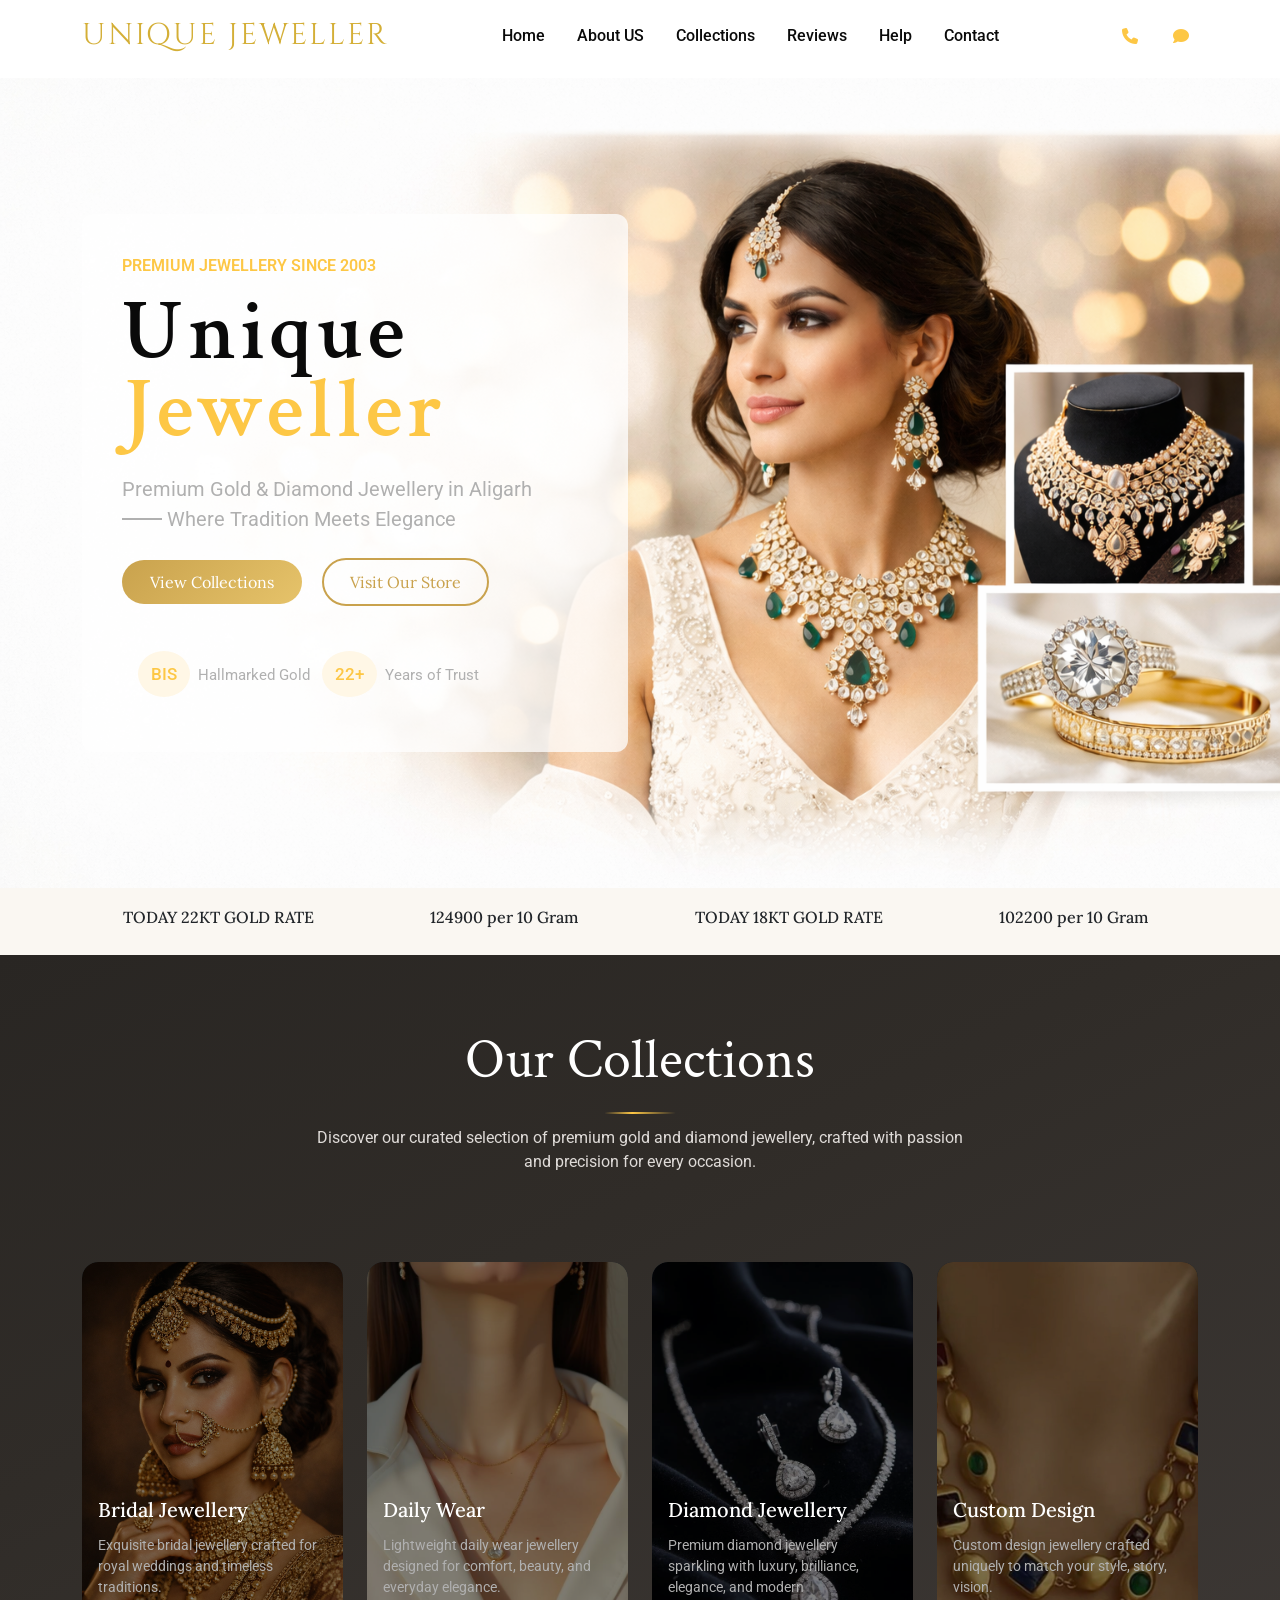
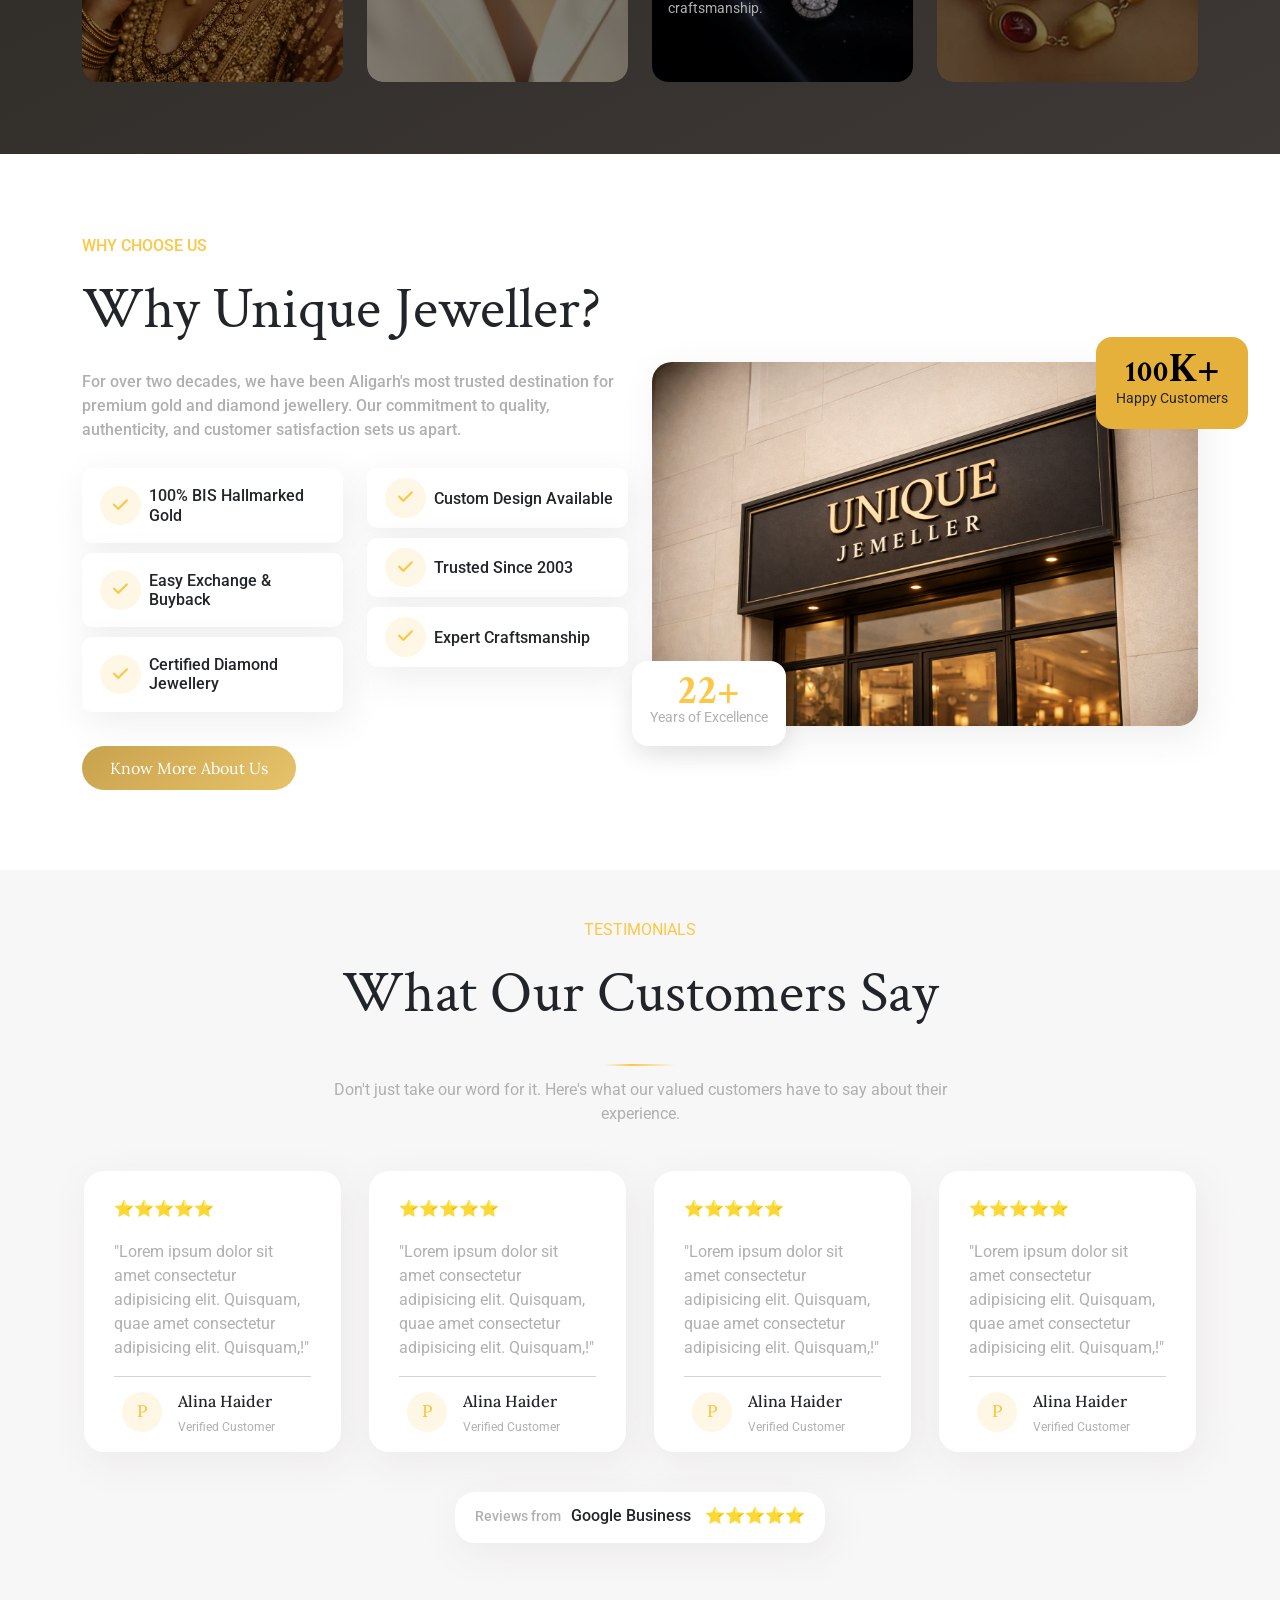
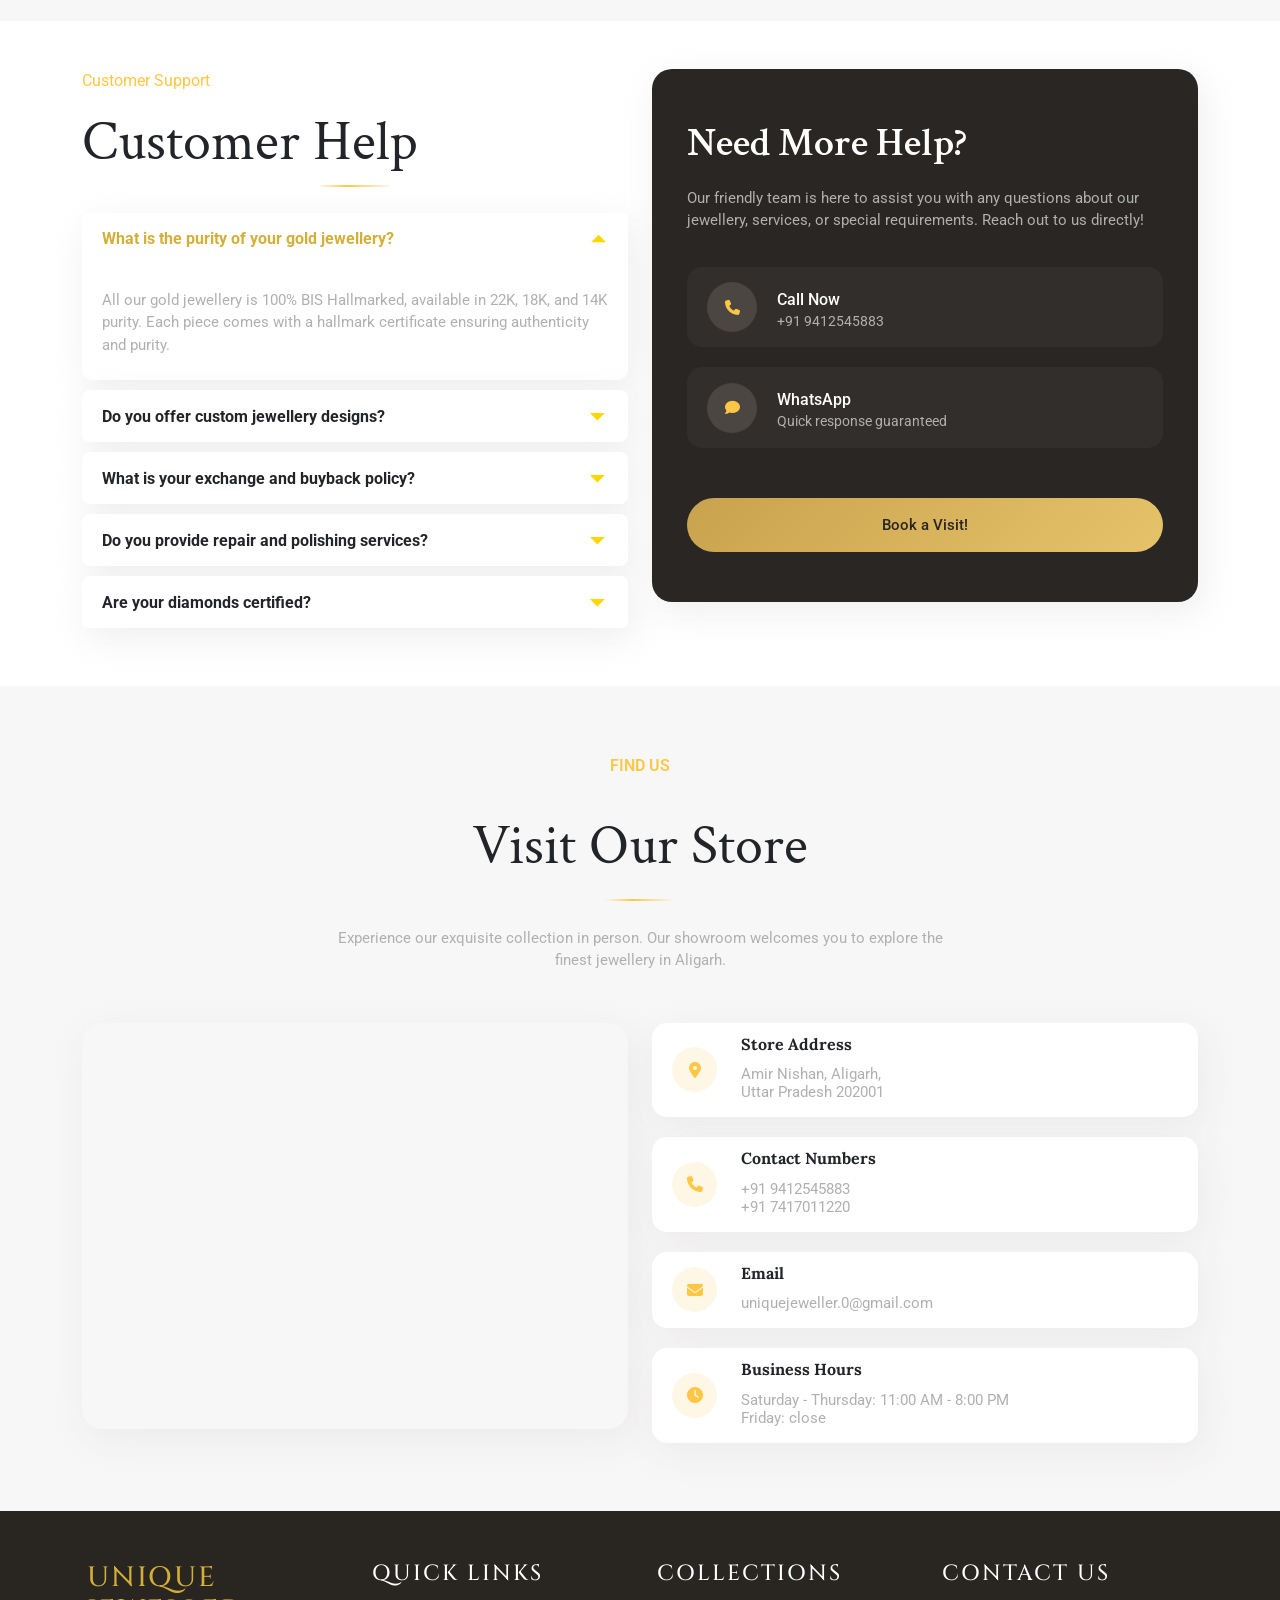
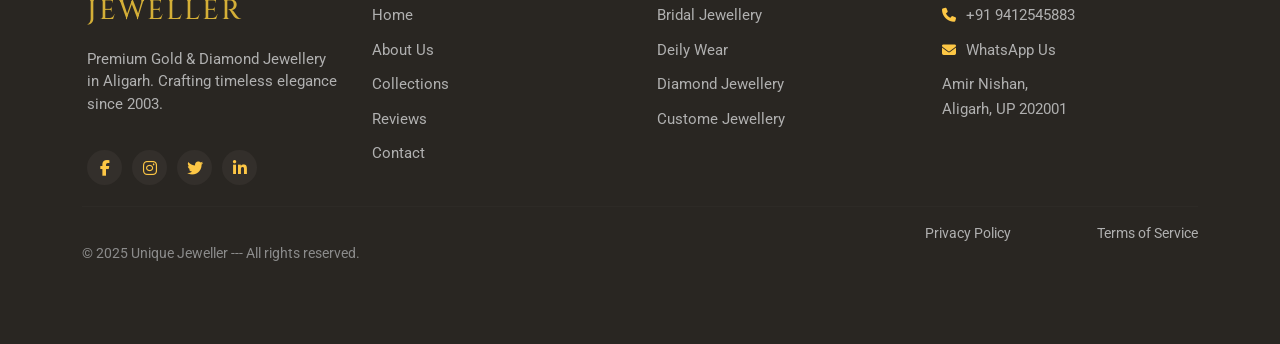
==== index.html @ 9e3d3a4c "new update 25" ====
<!DOCTYPE html>
<html lang="en">

<head>
  <meta charset="UTF-8">
  <meta name="viewport" content="width=device-width, initial-scale=1.0">
  <title>Unique Jeweller</title>
  <!-- bootstrap css  -->
  <link rel="stylesheet" href="./css/bootstrap.min.css">
  <!-- Font Awesome CDN  -->
  <link rel="stylesheet" href="https://cdnjs.cloudflare.com/ajax/libs/font-awesome/6.5.1/css/all.min.css">
  <!-- Custome CSS  -->
  <link rel="stylesheet" href="./css/style.css">
  <!-- Google Font  -->
  <link href="https://fonts.googleapis.com/css2?family=Cinzel:wght@400;600;700&family=Lora:wght@400;500&display=swap"
    rel="stylesheet">
  <!-- <link rel="preconnect" href="https://fonts.googleapis.com"> -->
  <link rel="preconnect" href="https://fonts.gstatic.com" crossorigin>
  <link
    href="https://fonts.googleapis.com/css2?family=Playfair+Display:ital,wght@0,400..900;1,400..900&family=Roboto:ital,wght@0,100..900;1,100..900&display=swap"
    rel="stylesheet">
  <link
    href="https://fonts.googleapis.com/css2?family=Crimson+Text:ital,wght@0,400;0,600;0,700;1,400;1,600;1,700&family=Pacifico&family=Playfair+Display:ital,wght@0,400..900;1,400..900&family=Roboto:ital,wght@0,100..900;1,100..900&display=swap"
    rel="stylesheet">

</head>

<body>
  <!-- Navbar  -->
  <nav class="navbar navbar-expand-lg fixed-top menu">
    <div class="container">
      <!-- logo -->
      <a class="navbar-brand logo" href="#">Unique Jeweller</a>
      <!-- toggle button -->
      <button class="navbar-toggler shadow-none border-0" type="button" data-bs-toggle="offcanvas"
        data-bs-target="#offcanvasNavbar" aria-controls="offcanvasNavbar" aria-label="Toggle navigation">
        <span class="navbar-toggler-icon"></span>
      </button>
      <!-- sidebar  -->
      <div class="offcanvas sidebar offcanvas-start" tabindex="-1" id="offcanvasNavbar"
        aria-labelledby="offcanvasNavbarLabel">
        <!-- sidebar header  -->
        <div class="offcanvas-header text-dark border-bottom">
          <h5 class="offcanvas-title logo" id="offcanvasNavbarLabel">Unique Jeweller</h5>
          <button type="button" class="btn-close golden" data-bs-dismiss="offcanvas" aria-label="Close"></button>
        </div>
        <!-- sidebar body  -->
        <div class="offcanvas-body">
          <ul class="navbar-nav justify-content-center flex-grow-1 pe-3">
            <li class="nav-item">
              <a class="nav-link mx-2" href="#">Home</a>
            </li>
            <li class="nav-item">
              <a class="nav-link mx-2" href="#">About US</a>
            </li>
            <li class="nav-item">
              <a class="nav-link mx-2" href="#">Collections</a>
            </li>
            <li class="nav-item">
              <a class="nav-link mx-2" href="#">Reviews</a>
            </li>
            <li class="nav-item">
              <a class="nav-link mx-2" href="#">Help</a>
            </li>
            <li class="nav-item">
              <a class="nav-link mx-2" href="#">Contact</a>
            </li>
          </ul>
          <div class="d-flex align-items-lg-center justify-content-lg-center">
            <button class="golden-icon" type="submit">
              <i class="fa-solid fa-phone"></i>
            </button>
            <button class="ms-3 golden-icon" type="submit">
              <i class="fa-solid fa-comment"></i>
            </button>
          </div>
        </div>
      </div>
    </div>
  </nav>
  <!-- Navbar End -->
  <!-- Hero Section  -->
  <section class="hero">
    <div class="container">
      <div class="row align-items-center">
        <div class="col-lg-6">
          <div class="hero-content">
            <p class="text-uppercase" style="font-size: 1rem; font-weight: 600; color:#FDC745;">premium jewellery since
              2003</p>
            <h1 class="display-4 mb-4 golden">
              Unique <span>Jeweller</span>
            </h1>

            <p class="lead mb-4">
              Premium Gold & Diamond Jewellery in Aligarh<br>
              <span class="line"></span> Where Tradition Meets Elegance
            </p>

            <a href="#" class="btn btn-golden me-3">View Collections</a>
            <a href="https://www.google.com/maps/dir//Amir+Nishan,+Aligarh,+Uttar+Pradesh+202001/@30.3303503,78.0081109,15z/data=!4m8!4m7!1m0!1m5!1m1!1s0x3974a5ba114ba531:0xa2ebaacaaf89fecf!2m2!1d78.0837844!2d27.9034985?entry=ttu&g_ep=EgoyMDI1MTIwOS4wIKXMDSoASAFQAw%3D%3D"
              class="btn btn-outline-golden">Visit Our Store</a>
            <p class="p-2 mt-5" style="font-size: 15px;"><span class="icon">BIS</span>Hallmarked Gold <span
                class="icon">22+</span>Years of Trust</p>
          </div>
        </div>
      </div>
    </div>
  </section>
  <!-- Hero Section End  -->
  <!-- Key Hilight Strip  -->
  <div class="key-hilight">
    <div class="container">
      <div class="row">
        <div class="col-lg-3 col-md-6">
          <div class="key-hilight-item d-flex justify-content-center align-items-center">
            <h6>TODAY 22KT GOLD RATE</h6>
          </div>
        </div>
        <div class="col-lg-3 col-md-6">
          <div class="key-hilight-item d-flex justify-content-center align-items-center">
            <h6>124900 per 10 Gram</h6>
          </div>
        </div>
        <div class="col-lg-3 col-md-6">
          <div class="key-hilight-item d-flex justify-content-center align-items-center">
            <h6>TODAY 18KT GOLD RATE</h6>
          </div>
        </div>
        <div class="col-lg-3 col-md-6">
          <div class="key-hilight-item d-flex justify-content-center align-items-center">
            <h6>102200 per 10 Gram</h6>
          </div>
        </div>
      </div>
    </div>
  </div>
  <!-- key Hilight Strip End -->
  <!-- Our Collections -->
  <section class="our-collections py-5">
    <div class="container">
      <div class="row pb-5">
        <div class="col-lg-12 p-4 text-center ">
          <h2 class="heading-light">Our Collections</h2>
          <span class="golden-dark-line"></span>
          <p>Discover our curated selection of premium gold and diamond jewellery, crafted with passion <br> and
            precision for every occasion.</p>
        </div>
      </div>
      <div class="row">
        <div class="col-md-3 mb-4">

          <div class="card text-bg-dark">
            <img src="./images/bridal-coll.png" class="card-img" alt="bridal">
            <div class="card-img-overlay">
              <h5 class="card-title">Bridal Jewellery</h5>
              <p class="card-text">Exquisite bridal jewellery crafted for royal weddings and timeless traditions.</p>
              <a href="#" class="btn btn-dark-golden">View More</a>
            </div>
          </div>

        </div>

        <div class="col-md-3 mb-4">
          <div class="card text-bg-dark">
            <img src="./images/daily-coll.jpg" class="card-img" alt="daily">
            <div class="card-img-overlay">
              <h5 class="card-title">Daily Wear</h5>
              <p class="card-text">Lightweight daily wear jewellery designed for comfort, beauty, and everyday elegance.
              </p>
              <a href="#" class="btn btn-dark-golden">View More</a>
            </div>
          </div>
        </div>

        <div class="col-md-3 mb-4">

          <div class="card text-bg-dark">
            <img src="./images/diamond-coll.jpg" class="card-img" alt="diamond">
            <div class="card-img-overlay">
              <h5 class="card-title">Diamond Jewellery</h5>
              <p class="card-text">Premium diamond jewellery sparkling with luxury, brilliance, elegance, and modern
                craftsmanship.</p>
              <a href="#" class="btn btn-dark-golden">View More</a>
            </div>
          </div>
        </div>

        <div class="col-md-3 mb-4">
          <div class="card text-bg-dark">
            <img src="./images/custome-coll.jpg" class="card-img" alt="custome">
            <div class="card-img-overlay">
              <h5 class="card-title">Custom Design</h5>
              <p class="card-text">Custom design jewellery crafted uniquely to match your style, story, vision.</p>
              <a href="#" class="btn btn-dark-golden">View More</a>
            </div>
          </div>
        </div>

      </div>
    </div>
  </section>
  <!-- Our Collections End -->
  <!-- why choose us -->
  <section class="why-choose-us">
    <div class="container">
      <p class="text-uppercase golden">Why choose us</p>
      <div class="row d-flex align-items-center">
        <div class="col-lg-6">
          <h1 class="">Why Unique Jeweller?</h1>
          <p class="description">For over two decades, we have been Aligarh's most trusted destination for premium gold
            and diamond jewellery. Our commitment to quality, authenticity, and customer satisfaction sets us apart.</p>
          <div class="row">
            <div class="col-md-6">
              <div class="why-choose-us-item d-flex justify-content-start align-items-center">
                <span class="icon mx-2"><i class="fa-solid fa-check"></i></span>
                <h6 class="mt-2">100% BIS Hallmarked Gold</h6>
              </div>
              <div class="why-choose-us-item d-flex justify-content-start align-items-center">
                <span class="icon mx-2"><i class="fa-solid fa-check"></i></span>
                <h6 class="mt-2">Easy Exchange & Buyback</h6>
              </div>
              <div class="why-choose-us-item d-flex justify-content-start align-items-center">
                <span class="icon mx-2"><i class="fa-solid fa-check"></i></span>
                <h6 class="mt-2">Certified Diamond Jewellery</h6>
              </div>
            </div>
            <div class="col-md-6">
              <div class="why-choose-us-item d-flex justify-content-start align-items-center">
                <span class="icon mx-2"><i class="fa-solid fa-check"></i></span>
                <h6 class="mt-2">Custom Design Available</h6>
              </div>
              <div class="why-choose-us-item d-flex justify-content-start align-items-center">
                <span class="icon mx-2"><i class="fa-solid fa-check"></i></span>
                <h6 class="mt-2">Trusted Since 2003</h6>
              </div>
              <div class="why-choose-us-item d-flex justify-content-start align-items-center">
                <span class="icon mx-2"><i class="fa-solid fa-check"></i></span>
                <h6 class="mt-2">Expert Craftsmanship</h6>
              </div>
            </div>
          </div>
          <a class="btn btn-golden mt-4 " href="#">Know More About Us</a>
        </div>
        <div class="col-lg-6 mt-4">
          <div class="image-box position-relative">
            <img src="./images/firm.png" class="img-fluid" alt="Firm">
            <div class="badge-top">
              <h5 class="mb-0 fw-bold">100<span>K+</span></h5>
              <small>Happy Customers</small>
            </div>
            <div class="badge-bottom">
              <h5 class="mb-0 fw-bold">22+</h5>
              <small>Years of Excellence</small>
            </div>
          </div>
        </div>
      </div>
    </div>
  </section>
  <!-- why choose us end -->
  <!-- Visit Our Customer Say -->

  <section class="customer-say py-5">
    <div class="container">
      <div class="testi-box text-center">
        <p class="golden text-uppercase">testimonials</p>
        <h1 class="">What Our Customers Say</h1>
        <span class="golden-light-line"></span>
        <p class="para">Don't just take our word for it. Here's what our valued customers have to say about their<br>
          experience.</p>
      </div>
      <div class="row">
        <div class="col-md-3">
          <div class="customer-say-item">
            <div class="stars">
              &#11088;&#11088;&#11088;&#11088;&#11088;
            </div>
            <p>"Lorem ipsum dolor sit amet consectetur adipisicing elit. Quisquam, quae amet consectetur adipisicing
              elit.
              Quisquam,!"</p>
            <div class="c-box d-flex">
              <span class="icon">P</span>
              <div class="mx-2">
                <h6>Alina Haider</h6>
                <small>Verified Customer</small>
              </div>
            </div>
          </div>
        </div>

        <div class="col-md-3">
          <div class="customer-say-item">
            <div class="stars">
              &#11088;&#11088;&#11088;&#11088;&#11088;
            </div>
            <p>"Lorem ipsum dolor sit amet consectetur adipisicing elit. Quisquam, quae amet consectetur adipisicing
              elit.
              Quisquam,!"</p>
            <div class="c-box d-flex">
              <span class="icon">P</span>
              <div class="mx-2">
                <h6>Alina Haider</h6>
                <small>Verified Customer</small>
              </div>
            </div>
          </div>
        </div>

        <div class="col-md-3">
          <div class="customer-say-item">
            <div class="stars">
              &#11088;&#11088;&#11088;&#11088;&#11088;
            </div>
            <p>"Lorem ipsum dolor sit amet consectetur adipisicing elit. Quisquam, quae amet consectetur adipisicing
              elit.
              Quisquam,!"</p>
            <div class="c-box d-flex">
              <span class="icon">P</span>
              <div class="mx-2">
                <h6>Alina Haider</h6>
                <small>Verified Customer</small>
              </div>
            </div>
          </div>
        </div>

        <div class="col-md-3">
          <div class="customer-say-item">
            <div class="stars">
              &#11088;&#11088;&#11088;&#11088;&#11088;
            </div>
            <p>"Lorem ipsum dolor sit amet consectetur adipisicing elit. Quisquam, quae amet consectetur adipisicing
              elit.
              Quisquam,!"</p>
            <div class="c-box d-flex">
              <span class="icon">P</span>
              <div class="mx-2">
                <h6>Alina Haider</h6>
                <small>Verified Customer</small>
              </div>
            </div>
          </div>
        </div>

      </div>
      <div class="w-100 d-flex justify-content-center">
        <div class="google-box d-flex justify-content-center align-items-center text-center">
          <h6><small>Reviews from</small>Google Business <span>&#11088;&#11088;&#11088;&#11088;&#11088;</span></h6>
        </div>
      </div>
    </div>
  </section>

  <!-- Visit Our Customer Say end -->
  <!-- customer support -->

  <section class="customer-support py-5">
    <div class="container">
      <div class="row">
        <div class="col-lg-6">
          <div class="support-accordian">
            <p>Customer Support</p>
            <h1>Customer Help</h1>
            <div class="d-flex justify-content-center">
              <span class="golden-light-line"></span>
            </div>
            <div class="accordion" id="accordionExample">
              <div class="accordion-item">
                <h2 class="accordion-header" id="headingOne">
                  <button class="accordion-button" type="button" data-bs-toggle="collapse" data-bs-target="#collapseOne"
                    aria-expanded="true" aria-controls="collapseOne">
                    <h5 class="mb-0 fw-bold">What is the purity of your gold jewellery?</h5>
                  </button>
                </h2>
                <div id="collapseOne" class="accordion-collapse collapse show" aria-labelledby="headingOne"
                  data-bs-parent="#accordionExample">
                  <div class="accordion-body">
                    <p class="para">All our gold jewellery is 100% BIS Hallmarked, available in 22K, 18K, and 14K
                      purity. Each piece comes with a hallmark certificate ensuring authenticity and purity.</p>
                  </div>
                </div>
              </div>
              <div class="accordion-item">
                <h2 class="accordion-header" id="headingTwo">
                  <button class="accordion-button collapsed" type="button" data-bs-toggle="collapse"
                    data-bs-target="#collapseTwo" aria-expanded="false" aria-controls="collapseTwo">
                    <h5 class="mb-0 fw-bold">Do you offer custom jewellery designs?</h5>
                  </button>
                </h2>
                <div id="collapseTwo" class="accordion-collapse collapse" aria-labelledby="headingTwo"
                  data-bs-parent="#accordionExample">
                  <div class="accordion-body">
                    <p class="para">Yes! We specialize in custom jewellery design. Share your design idea or reference,
                      and our expert craftsmen will create a unique piece just for you. Custom orders typically take
                      7-14 days.</p>
                  </div>
                </div>
              </div>
              <div class="accordion-item">
                <h2 class="accordion-header" id="headingThree">
                  <button class="accordion-button collapsed" type="button" data-bs-toggle="collapse"
                    data-bs-target="#collapseThree" aria-expanded="false" aria-controls="collapseThree">
                    <h5 class="mb-0 fw-bold">What is your exchange and buyback policy?</h5>
                  </button>
                </h2>
                <div id="collapseThree" class="accordion-collapse collapse" aria-labelledby="headingThree"
                  data-bs-parent="#accordionExample">
                  <div class="accordion-body">
                    <p class="para">We offer easy exchange with full value on gold jewellery purchased from us. For
                      buyback, we offer competitive rates based on current gold prices. Old jewellery from other stores
                      is also accepted with minimal deductions.</p>
                  </div>
                </div>
              </div>
              <div class="accordion-item">
                <h2 class="accordion-header" id="headingFour">
                  <button class="accordion-button collapsed" type="button" data-bs-toggle="collapse"
                    data-bs-target="#collapseFour" aria-expanded="false" aria-controls="collapseFour">
                    <h5 class="mb-0 fw-bold">Do you provide repair and polishing services?</h5>
                  </button>
                </h2>
                <div id="collapseFour" class="accordion-collapse collapse" aria-labelledby="headingFour"
                  data-bs-parent="#accordionExample">
                  <div class="accordion-body">
                    <p class="para">Yes, we provide professional repair, polishing, and resizing services for all types
                      of gold and diamond jewellery. Most repairs are completed within 2-3 days.</p>
                  </div>
                </div>
              </div>
              <div class="accordion-item">
                <h2 class="accordion-header" id="headingFive">
                  <button class="accordion-button collapsed" type="button" data-bs-toggle="collapse"
                    data-bs-target="#collapseFive" aria-expanded="false" aria-controls="collapseFive">
                    <h5 class="mb-0 fw-bold">Are your diamonds certified?</h5>
                  </button>
                </h2>
                <div id="collapseFive" class="accordion-collapse collapse" aria-labelledby="headingFive"
                  data-bs-parent="#accordionExample">
                  <div class="accordion-body">
                    <p class="para">All our diamonds are certified by reputed labs including IGI and GIA. We provide
                      complete transparency with certification documents for every diamond purchase.</p>
                  </div>
                </div>
              </div>
            </div>
          </div>
        </div>
        <div class="col-lg-6">
          <div class="support-contact">
            <h1>Need More Help?</h1>
            <p class="para">Our friendly team is here to assist you with any questions about our jewellery, services, or
              special requirements. Reach out to us directly!</p>
            <a class="d-flex justify-content-start align-items-center phone-box">
                <span class="golden-icon d-flex justify-content-center align-items-center"><i class="fa-solid fa-phone"></i></span>
              <div class="c-box">
                <h6>Call Now</h6>
                <small>+91 9412545883</small>
              </div>
            </a>

            <a class="d-flex justify-content-start align-items-center phone-box">
                <span class="golden-icon d-flex justify-content-center align-items-center">
                  <i class="fa-solid fa-comment"></i>
                </span>
              <div class="c-box">
                <h6>WhatsApp</h6>
                <small>Quick response guaranteed</small>
              </div>
            </a>
            <a href="#" class="btn btn-golden py-3 w-100">Book a Visit!</a>
          </div>
        </div>

      </div>
  </section>

  <!-- customer support end -->
   <!-- Visit Our Store -->
   <section class="our-store py-5">
    <div class="container">
      <div class="our-store-text mb-3 d-flex justify-content-center align-items-center flex-column">
            <p class="text-uppercase" style="font-size: 1rem; font-weight: 600; color:#FDC745;">find us</p>
            <h1 class="display-4 mb-4">
              Visit Our Store
            </h1>
            <span class="golden-light-line"></span>
            <p class="text-center">Experience our exquisite collection in person. Our showroom welcomes you to explore the <br>finest jewellery in Aligarh.</p>
        </div>
      <div class="row">
        <div class="col-lg-6">
          <div class="our-store-map">
            <iframe src="https://www.google.com/maps/place/Unique+Jeweller/data=!4m2!3m1!1s0x0:0xa2ebaacaaf89fecf?sa=X&ved=1t:2428&ictx=111&pb=!1m2!1d78.0837844!2d27.9034985" width="100%" height="100%" allowfullscreen loading="lazy" title="Unique Jeweller Location In Aligarh" style="border: 0; min-height: 400px" frameborder="0"></iframe>
          </div>
        </div>
        <div class="col-lg-6">
          <div class="our-store-address">
            <div class="our-store-address-item d-flex align-items-center">
              <span class="golden-icon d-flex justify-content-center align-items-center"><i class="fa-solid fa-location-dot"></i></span>
              <div class="mx-4">
                <h4>Store Address</h4>
                <p>Amir Nishan, Aligarh,<br> Uttar Pradesh 202001</p>
              </div>
            </div>
            <div class="our-store-address-item d-flex align-items-center">
              <span class="golden-icon d-flex justify-content-center align-items-center"><i class="fa-solid fa-phone"></i></span>
              <div class="mx-4">
                <h4>Contact Numbers</h4>
                <p>+91 9412545883<br>+91 7417011220</p>
              </div>
            </div>
            <div class="our-store-address-item d-flex align-items-center">
              <span class="golden-icon d-flex justify-content-center align-items-center"><i class="fa-solid fa-envelope"></i></span>
              <div class="mx-4">
                <h4>Email</h4>
                <p>uniquejeweller.0@gmail.com</p>
              </div>
            </div>
            <div class="our-store-address-item d-flex align-items-center">
              <span class="golden-icon d-flex justify-content-center align-items-center"><i class="fa-solid fa-clock"></i></span>
              <div class="mx-4">
                <h4>Business Hours</h4>
                <p>Saturday - Thursday: 11:00 AM - 8:00 PM<br>Friday: close</p>
              </div>
            </div>
          </div>
        </div>
      </div>
    </div>
  </section>

   <!-- Visit Our Store end -->
  <!-- footer  -->
  <section class="footer">
    <div class="container">
      <div class="row">
        <div class="col-lg-3 col-md-6">
          <div class="footer-item">
            <h2>Unique Jeweller</h2>
            <p>Premium Gold & Diamond Jewellery in Aligarh. Crafting timeless elegance since 2003.</p>
            <div class="d-flex align-item center">
              <a href="#" class="golden-icon d-flex justify-content-center align-items-center"><i class="fa-brands fa-facebook-f"></i></a>
              <a href="#" class="golden-icon d-flex justify-content-center align-items-center"><i class="fa-brands fa-instagram"></i></a>
              <a href="#" class="golden-icon d-flex justify-content-center align-items-center"><i class="fa-brands fa-twitter"></i></a>
              <a href="#" class="golden-icon d-flex justify-content-center align-items-center"><i class="fa-brands fa-linkedin-in"></i></a>
            </div>
          </div>
        </div>

        <div class="col-lg-3 col-md-6">
          <div class="footer-item">
            <h3>Quick Links</h3>
            <ul>
              <li><a href="#">Home</a></li>
              <li><a href="#">About Us</a></li>
              <li><a href="#">Collections</a></li>
              <li><a href="#">Reviews</a></li>
              <li><a href="#">Contact</a></li>
            </ul>
          </div>
        </div>

        <div class="col-lg-3 col-md-6">
          <div class="footer-item">
            <h3>Collections</h3>
            <ul>
              <li><a href="#">Bridal Jewellery</a></li>
              <li><a href="#">Deily Wear</a></li>
              <li><a href="#">Diamond Jewellery</a></li>
              <li><a href="#">Custome Jewellery</a></li>
            </ul>
          </div>
        </div>

        <div class="col-lg-3 col-md-6">
          <div class="footer-item">
            <h3>Contact Us</h3>
            <ul>
              <li><i class="fa-solid fa-phone"></i><a href="#">+91 9412545883</a></li>
              <li><i class="fa-solid fa-envelope"></i><a href="#">WhatsApp Us</a></li>
              <li><a href="#">Amir Nishan, <br>Aligarh, UP 202001</a></li>
            </ul>
          </div>
        </div>
      </div>
      <hr>
      <div class="copy-right d-md-flex justify-content-between">
        <p class="text-center">© 2025 Unique Jeweller --- All rights reserved.</p>
        <div class="d-md-flex justify-content-center">
          <a href="#" class="mx-md-3">Privacy Policy</a>
          <a href="#">Terms of Service</a>
        </div>
      </div>
    </div>
  </section>

  <!-- footer end -->


  <script src="./js/bootstrap.min.js"></script>
</body>

</html>
---- css/style.css ----
/* ===================== */
/* COMMOM CSS */

:root {
  --main-color: #d4af37;
  --secondary-color: #FAF7F2;
  --third-color: #FAF7F2;
  --fourth-color: #FDC745;
  --fifth-color: #D3D3D3;
  --sixth-color: #ffffff;
  --light-dark-color: #434343;
  --dark-color: #0A0A0A;
  --vlight-dark-color: #B0B0B0;
}

body {
  font-family: 'Lora', serif;
  background-color: #ffffff;
}
.golden{
  color: var(--fourth-color);
}
a,
a:hover,
a:focus {
  text-decoration: none;
  outline: none;
}

p {
  font-family: "Roboto", sans-serif;
}
.icon {
  padding: 7px 13px;
  font-size: 17px;
  font-weight: 500;
  border-radius: 50%;
  border: 0;
  background-color: #FFF7E6;
  color: var(--fourth-color);
}

.btn:focus,
button:focus {
  outline: none;
}

.menu {
  list-style: none;
  background-color: var(--sixth-color);
}

.menu .logo {
  color: var(--main-color);
  font-family: 'Cinzel', serif;
  font-size: 30px;
  text-transform: uppercase;
  letter-spacing: 2px;
}

.menu li a {
  font-family: "Roboto", sans-serif;
  font-weight: 500;
  color: #0A0A0A;
}

.menu li a:hover {
  color: var(--main-color);
}


.golden-icon {
  height: 35px;
  width: 35px;
  border-radius: 50%;
  border: 0;
  background-color: var(--sixth-color);
  color: var(--fourth-color);
}

.golden-icon:hover {
  background-color: #FFF7E6;
  color: var(--fourth-color);
  border-radius: 50%;
}

.btn-golden {
  background: linear-gradient(135deg, #c9a24d, #e6c36a);
  color: #fff;
  padding: 10px 28px;
  border-radius: 30px;
  border: none;
}

.btn-golden:hover {
  background: linear-gradient(135deg, #b8923e, #d4b25f);
  color: #fff;
}

.btn-outline-golden {
  border: 2px solid #c9a24d;
  color: #c9a24d;
  padding: 10px 26px;
  border-radius: 30px;
}

.btn-outline-golden:hover {
  background: #c9a24d;
  color: #fff;
}

.btn-dark-golden {
  background: #966919;
  color: #fff;
  padding: 8px 14px;
  border-radius: 8px;
  border: none;
}

.btn-dark-golden:hover {
  background: #d4b25f;
  color: #fff;
}

.navbar-toggler-icon {
  background-image: url("data:image/svg+xml,%3Csvg xmlns='http://www.w3.org/2000/svg' viewBox='0 0 30 30'%3E%3Cpath stroke='%23d4af37' stroke-width='2' stroke-linecap='round' d='M4 7h22M4 15h22M4 23h22'/%3E%3C/svg%3E");
}

.btn-close {
  filter: invert(75%) sepia(60%) saturate(500%) hue-rotate(10deg);
}



@media(max-width: 768px) {
  .menu {
    padding-top: 10px;
  }

  .menu .logo {
    font-size: 1.5rem;
  }

  .sidebar {
    background-color: rgba(250, 247, 242, 0.808);
    backdrop-filter: blur(12px);
    -webkit-backdrop-filter: blur(12px);
  }
}

/* hero section  */
.hero {
  margin-top: 78px;
  /* fixed navbar space */
  background-image: url("../images/hero-banner.png");
  background-size: cover;
  background-position: center right;
  /* model right side */
  background-repeat: no-repeat;
  height: 90vh;

  display: flex;
  align-items: center;
}

.hero-content {
  background: rgba(255, 255, 255, 0.75);
  /* luxury glass effect */
  padding: 40px;
  border-radius: 12px;
  max-width: 600px;
}

.hero-content h1 {
  font-size: 85px;
  font-weight: 700;
  color: var(--dark-color);
  font-family: "Crimson Text", serif;
  font-weight: 600;
  font-style: normal;
  line-height: 78px;
  letter-spacing: 5px;
}

.hero-content h1 span {
  color: var(--fourth-color);
}

.hero-content p {
  font-size: 20px;
  color: var(--vlight-dark-color);
  font-weight: 400;
}

.hero-content p .line {
  width: 40px;
  height: 2px;
  position: relative;
  bottom: 6px;
  background-color: var(--vlight-dark-color);
  display: inline-block;
}

.hero-content p .icon {
  padding: 13px;
  margin-left: 8px;
  margin-right: 8px;
  font-size: 17px;
  font-weight: 500;
  border-radius: 50%;
  border: 0;
  background-color: #FFF7E6;
  color: var(--fourth-color);
}

@media (max-width: 768px) {
  .hero {
    margin-top: 0;
    background-size: cover;
    background-position: center center;
    height: 100vh;
  }

  .hero-content {
    background: rgba(255, 255, 255, 0.89);
    padding: 20px;
    border-radius: 8px;
  }

  .hero-content h1 {
    font-size: 32px;
  }

  .hero-content p {
    font-size: 16px;
  }

  .btn {
    font-size: 12px;
  }

  .btn-golden {
    padding: 8px 20px;
  }

  .btn-outline-golden {
    padding: 8px 20px;
  }

}

/* hero section end  */
.key-hilight {
  background-color: var(--third-color);
}

.key-hilight-item {
  padding: 12px 0;
  margin: 8px 0;
}

.key-hilight-item h6 {
  margin-left: 12px;
}

/* Our Collections  */
/* .our-collections {
  background: #302c28;
background: linear-gradient(171deg, rgba(48, 44, 40, 1) 0%, rgba(46, 40, 34, 1) 39%, rgba(89, 78, 63, 1) 100%);
} */

.our-collections {
background: #292623;
background: linear-gradient(155deg, rgba(41, 38, 35, 1) 0%, rgba(48, 44, 40, 1) 39%, rgba(51, 46, 43, 0.95) 100%);
}
.heading-light{
  color: white;
  font-size: 3.5rem;
  text-align: center;
  font-family: "Crimson Text", serif;
}
.heading-darh{
  color: black;
  font-size: 3.5rem;
  text-align: center;
  font-family: "Crimson Text", serif;
}
.golden-dark-line{
  width: 70px;
  height: 2px;
  position: relative;
  bottom: 6px;
  background: #302c28;
  background: linear-gradient(112deg, rgba(48, 44, 40, 1) 0%, rgba(253, 199, 69, 1) 39%, rgba(48, 44, 40, 1) 100%);
  display: inline-block;
}
.golden-light-line{
  width: 70px;
  height: 2px;
  position: relative;
  bottom: 6px;
  background: #302c28;
  background: linear-gradient(112deg, rgb(250, 247, 242) 0%, rgba(253, 199, 69, 1) 39%, rgb(250, 247, 242) 100%);
  display: inline-block;
}
.our-collections p {
  color: #DFDBD8;
}

.our-collections .card {
  border-radius: 16px 16px 16px 16px;
  overflow: hidden;
  border: none;
  position: relative;
}

.our-collections .card .card-img-overlay{
  margin-top: 220px;
}

.our-collections .card img {
  border-radius: 16px 16px 16px 16px;
  min-height: 420px;
  height: 420px;
  object-fit: cover;
  filter: brightness(50%) contrast(100%);
  transition: all 0.5s linear;
}

.our-collections .card .btn {
  background-color:transparent;
  color: #ffffff;
  border: 1px solid #ffffff;
  border-radius: 30px;
  padding: 8px 20px;
  font-size: 14px;
  font-weight: 500;
  transition: all 0.3s ease-in-out;
  position: absolute;
  bottom: -40px;
  z-index: 1;
  overflow: hidden;
  transition: all 0.2s linear;
}
.our-collections .card:hover img{
  transform: scale(1.1);
}
.our-collections .card p{
  font-size: 14px;
  color: var(--vlight-dark-color);
  padding:5px 0;
}
.our-collections .card:hover .btn{
  border: 1px solid var(--fourth-color);
  color: var(--fourth-color);
  background-color: transparent;
  bottom: 10px;
}

.our-collections .card .card-body {
  min-height: auto;
  height: 220px;
}

/* Our Collections End  */
/* why choose us */
.why-choose-us{
  padding: 80px 0;
}
.why-choose-us p{
  font-weight: 500;
}
.why-choose-us .description{
  color: var(--vlight-dark-color);
}
.why-choose-us h1{
  font-size: 3.7rem;
  font-weight: 500;
  margin-bottom: 25px;
  font-family: "Crimson Text", serif;
}
.why-choose-us h6{
  font-family: "Roboto", sans-serif;
}

.why-choose-us-item{
  padding: 10px 10px;
  margin: 10px 0;
  border-radius: 10px;
  background-color: #ffffff;
  box-shadow: 5px 10px 35px #e4e2e298;
}
.image-box img {
  width: 100%;
  height: auto;
  object-fit: cover;
  border-radius: 20px;
  box-shadow: 5px 10px 35px #e4e2e298;
}

.badge-top {
  position: absolute;
  top: -25px;
  right: -50px;
  background: #e5b13a;
  color: #000;
  padding: 20px;
  border-radius: 16px;
  text-align: center;
}
.badge-top h5{
  font-size: 30px;
  font-weight: 700;
  letter-spacing: 1px;
  font-family: "Crimson Text", serif;
  line-height: 25px;
}
.badge-top h5 span{
  font-size: 40px;
}
.badge-top small{
   font-family: "Roboto", sans-serif;
   color: #272323;
}

.badge-bottom {
  position: absolute;
  bottom: -20px;
  left: -20px;
  background: #fff;
  padding: 18px;
  border-radius: 16px;
  box-shadow: 0 10px 25px rgba(0,0,0,0.1);
}

.badge-bottom h5{
  font-size: 40px;
  text-align: center;
  font-weight: 700;
  letter-spacing: 1px;
  font-family: "Crimson Text", serif;
  line-height: 25px;
  color: var(--fourth-color);
}

.badge-bottom small{
   font-family: "Roboto", sans-serif;
   color: var(--vlight-dark-color);
}

@media (max-width: 768px) {
  .why-choose-us{
    text-align: center;
  }
  .badge-top {
    position: relative;
    top: 0;
    right: 0;
    margin-top: 10px;
  }
  .badge-bottom {
    position: relative;
    bottom: 0;
    left: 0;
    margin-top: 10px;
    text-align: center;
  }

}
/* filter: drop-shadow(10px 15px 15px gray); */
/* why choose us End */
.customer-say {
  background: #f8f7f7;
  overflow: hidden;
}

.customer-say h1 {
  font-size: 3.7rem;
  font-weight: 500;
  margin-bottom: 25px;
  font-family: "Crimson Text", serif;
}

.customer-say .para {
  color: var(--vlight-dark-color);
  font-family: "Roboto", sans-serif;
  margin-bottom: 35px;
}

.customer-say .customer-say-item {
  padding: 15px 30px;
  margin: 10px 2px;
  border-radius: 20px;
  background-color: #ffffff;
  box-shadow: 5px 10px 35px #e4e2e298;
}

.customer-say .customer-say-item .stars{
  margin-bottom: 20px;
  margin-top: 10px;
}
.customer-say .customer-say-item p{
  font-size: 16px;
  color: var(--vlight-dark-color);
  font-family: "Roboto", sans-serif;
  height: 120px;
}

.customer-say .customer-say-item .c-box{
  border-top: 1px solid lightgray;
  padding-top: 15px;
}
.customer-say .customer-say-item span {
  display: inline-block;
  text-align: center;
  width: 40px;
  height: 40px;
  margin-left: 8px;
  margin-right: 8px;
  font-size: 17px;
  font-weight: 500;
  border-radius: 50%;
  border: 0;
  background-color: #FFF7E6;
  color: var(--fourth-color);
}

.customer-say .customer-say-item h6{
  line-height: 7px;
  margin-top: 6px;
}
.customer-say .customer-say-item small {
  color: var(--vlight-dark-color);
  font-family: "Roboto", sans-serif;
  font-size: 12px;
}
.customer-say .google-box{
  padding: 10px 20px;
  margin: 30px 0;
  border-radius: 20px;
  background-color: #ffffff;
  box-shadow: 5px 10px 35px #e4e2e298;
}

.customer-say .google-box h6 small{
  color: var(--vlight-dark-color);
  margin-right: 10px;
}
.customer-say .google-box h6{
  font-family: "Roboto", sans-serif;
  margin-top: 4px;
}
.customer-say .google-box h6 span{
  margin-left: 10px;
}

/* customer support */
.customer-support{
  background: #ffffff;
  overflow: hidden;
}
.support-accordian p{
  color: var(--fourth-color);
  font-family: "Roboto", sans-serif;
}
.support-accordian h1 {
  font-size: 3.5rem;
  font-weight: 500;
  margin-bottom: 15px;
  font-family: "Crimson Text", serif;
}

.support-accordian span{
  text-align: center;
  margin-bottom: 20px;
}

.support-accordian .accordion{
  border: none;
  border-radius: 10px;
}

.support-accordian .accordion .accordion-item{
  font-family: "Roboto", sans-serif;
  border: none;
  background-color: #ffffff;
  box-shadow: 5px 10px 35px #e4e2e298;
  margin-bottom: 10px;
  border-radius: 10px;
}
.support-accordian .accordion-button{
  border-radius: 8px;
}
.support-accordian .accordion .accordion-item h5{
  font-size: 16px;
  border: none;
}


.support-accordian .accordion .accordion-item p{
  color: var(--vlight-dark-color);
  font-size: 15px;
  padding: 8px 0px;
  margin-bottom: 0;
  font-family: "Roboto", sans-serif;
}

.support-accordian .accordion-button::after {
  background-image: url("data:image/svg+xml,%3Csvg xmlns='http://www.w3.org/2000/svg' fill='gold' viewBox='0 0 16 16'%3E%3Cpath fill-rule='evenodd' d='M1.5 5.5l6 6 6-6'/%3E%3C/svg%3E");
}
.accordion-button:not(.collapsed) {
  background-color: #ffffff;
  color: var(--main-color);
  border: none;
  box-shadow: none;
  font-family: "Roboto", sans-serif;
}
.support-accordian .accordion-button:hover {
  background-color: #f8f6f6;
}

.support-contact{
  background-color: #292623;
  padding: 50px 35px;
  border-radius: 20px;
  box-shadow: 5px 10px 35px #e4e2e298;
  margin-bottom: 20px;
  color: #fff;
}

.support-contact h1{
  font-weight: 600;
  margin-bottom: 15px;
  font-family: "Crimson Text", serif;
}

.support-contact p{
  font-size: 15px;
  color: var(--vlight-dark-color);
  font-family: "Roboto", sans-serif;
  margin-top: 20px;
  margin-bottom: 35px;
}

.support-contact .phone-box{
  padding: 15px 20px;
  background-color: #312e2b;
  border-radius: 15px;
  margin-bottom: 20px;
  color: #fff;
  cursor: pointer;
  
}

.support-contact .phone-box:hover{
  background-color: #2b2826;
}

.support-contact .phone-box .golden-icon{
  color: var(--fourth-color);
  background-color: #4b4641;
  width: 50px;
  height: 50px;
  border-radius: 50%
}

.support-contact .phone-box .c-box{
  margin-top: 15px;
  margin-left: 20px;
}

.support-contact .phone-box h6{
  line-height: 5px;
}
.support-contact .phone-box small{
  color: var(--vlight-dark-color);
  font-size: 14px;
  font-family: "Roboto", sans-serif;
}

.support-contact a{
  color: #fff;
  font-size: 15px;
  font-family: "Roboto", sans-serif;
}
.support-contact .btn-golden{
  margin-top: 30px;
  font-family: "Roboto", sans-serif;
  transition: all 0.3s linear;
  color: #292623;
  font-weight: 500;
}

.support-contact .btn-golden:hover{
  transform: scale(1.03);
}
/* Our Store */
.our-store{
  padding: 80px 0;
  background-color: #f8f7f7;
  overflow: hidden;
}
.our-store .our-store-text h1{
  font-size: 3.5rem;
  font-weight: 500;
  margin-bottom: 15px;
  font-family: "Crimson Text", serif;
}

.our-store .our-store-text p{
  font-size: 15px;
  color: var(--vlight-dark-color);
  font-family: "Roboto", sans-serif;
  margin-top: 20px;
  margin-bottom: 35px;
}
.our-store-map{
  border-radius: 20px;
  box-shadow: 5px 10px 35px #e4e2e298;
  margin-bottom: 20px;
}
.our-store-map iframe{
  border-radius: 20px;
}
.our-store .our-store-address-item{
  padding: 0px 20px;
  background-color: #ffffff;
  border-radius: 15px;
  margin-bottom: 20px;
  box-shadow: 5px 10px 35px #e4e2e298;
}
.our-store .our-store-address-item .golden-icon{
  width: 45px;
  height: 45px;
  border-radius: 50%;
  color: var(--fourth-color);
  background-color: #FFF7E6;
}

.our-store .our-store-address-item h4{ 
  line-height: 0px;
}
.our-store .our-store-address-item p{
  line-height: 18px;
  font-size: 15px;
  color: var(--vlight-dark-color);
  font-family: "Roboto", sans-serif;
}
/* footer  */
.footer {
  background-color: #292622;
  color: #fff;
  padding: 45px 0;
}
.footer .footer-item{
  padding: 5px;
}
.footer .footer-item h2{
  color: var(--main-color);
  font-family: 'Cinzel', serif;
  font-size: 28px;
  text-transform: uppercase;
  letter-spacing: 2px;
  margin-bottom: 15px;
}
.footer .footer-item p{
  font-size: 15px;
  color: var(--vlight-dark-color);
  font-family: "Roboto", sans-serif;
  margin-top: 20px;
  margin-bottom: 35px;
}

.footer .footer-item .golden-icon{
  margin-right: 10px;
  background-color: #332f2b;

}
.footer .footer-item h3{
  color: #fff;
  font-family: 'Cinzel', serif;
  font-size: 22px;
  text-transform: uppercase;
  letter-spacing: 2px;
  margin-bottom: 15px;
}
.footer .footer-item ul{
  list-style: none;
  padding: 0;
}
.footer .footer-item ul li{
  margin-bottom: 10px;
}
.footer .footer-item ul li i{
  color: var(--fourth-color);
  font-size: 14px;
  margin-right: 10px;
}
.footer .footer-item ul li a{
  color: var(--vlight-dark-color);
  font-size: 15px;
  font-family: "Roboto", sans-serif;
  text-decoration: none;
  transition: all 0.3s linear;
}
.footer .footer-item ul li a:hover{
  color: var(--fourth-color);
  transform: scale(1.03);
}
.footer hr{
  color: #3a3631;
}
.footer .copy-right p{
  color: rgb(139, 139, 139);
  font-size: 14px;
  font-family: "Roboto", sans-serif;
  margin-top: 20px;
  margin-bottom: 35px;
}
.footer .copy-right a{
  color: var(--vlight-dark-color);
  font-size: 14px;
  font-family: "Roboto", sans-serif;
  text-decoration: none;
  transition: all 0.3s linear;
  margin-left: 70px;
}
.footer .copy-right a:hover{
  color: var(--fourth-color);
  transform: scale(1.03);
}
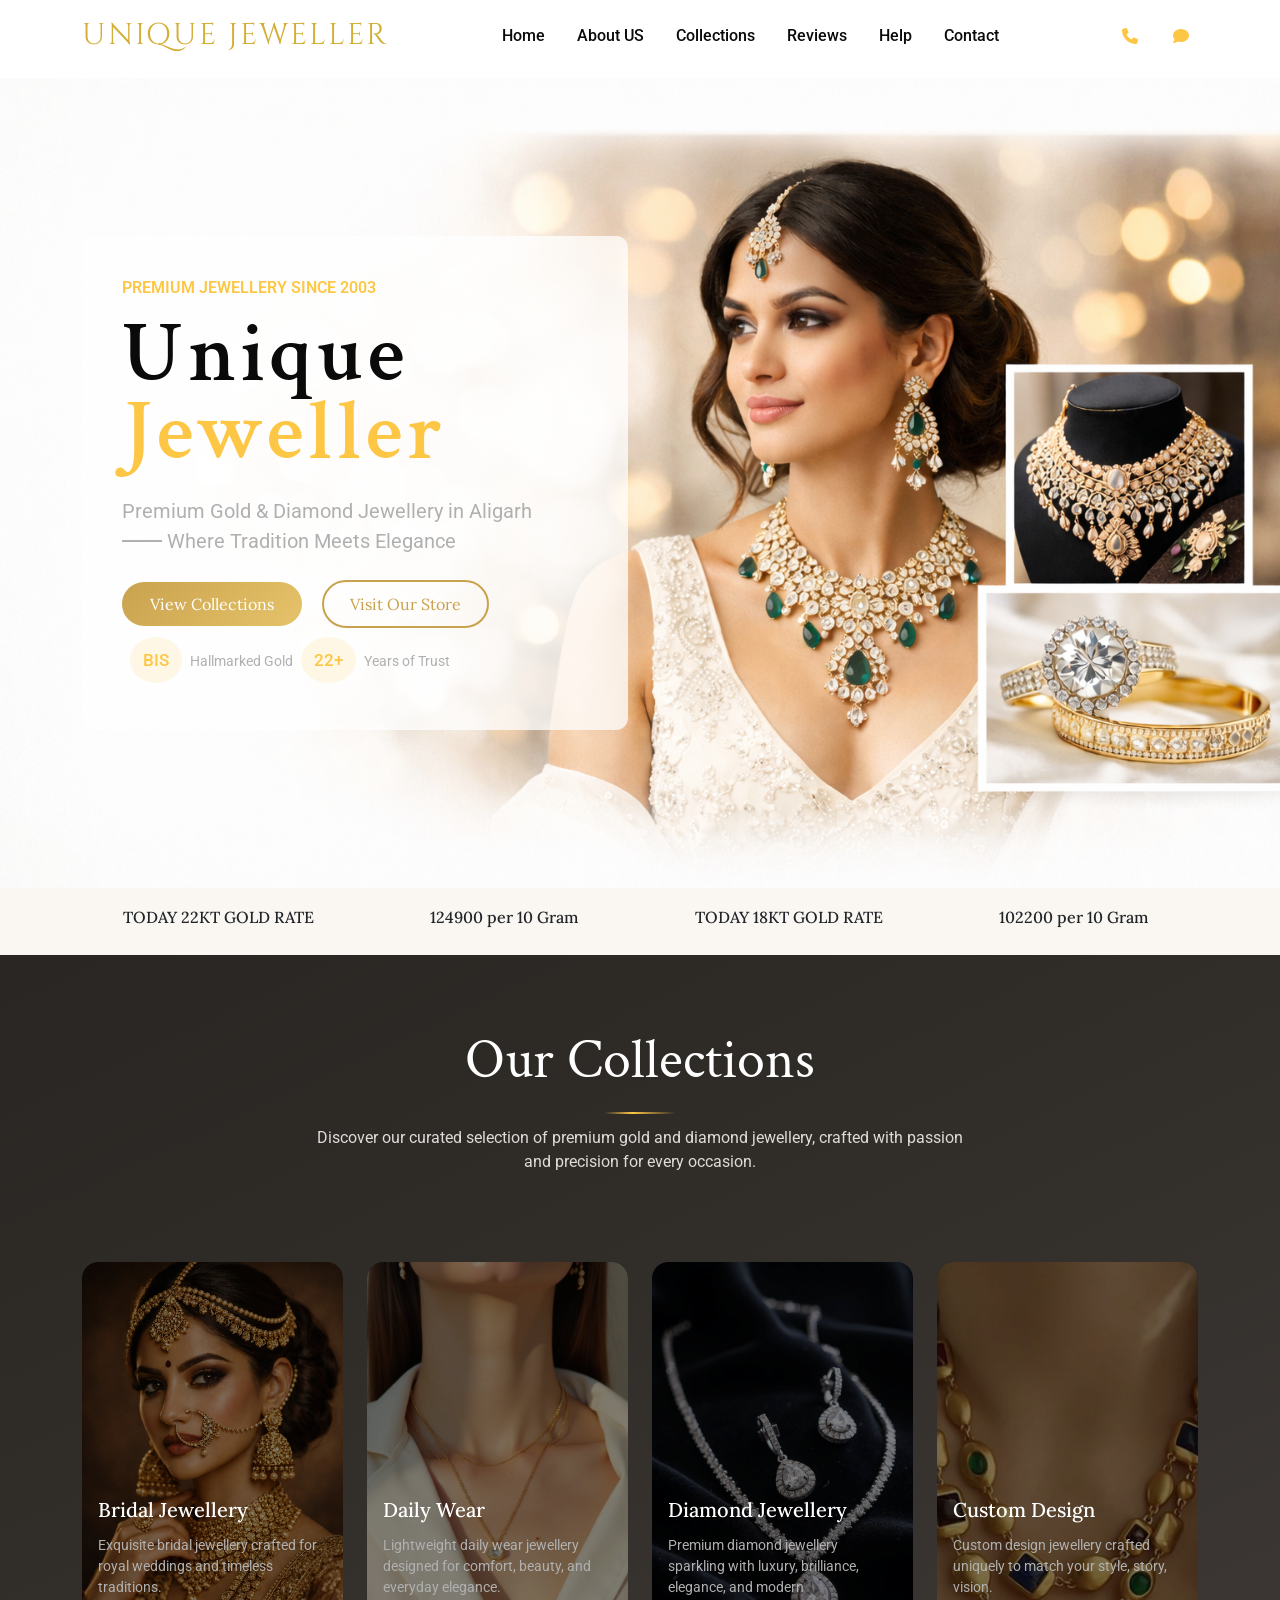
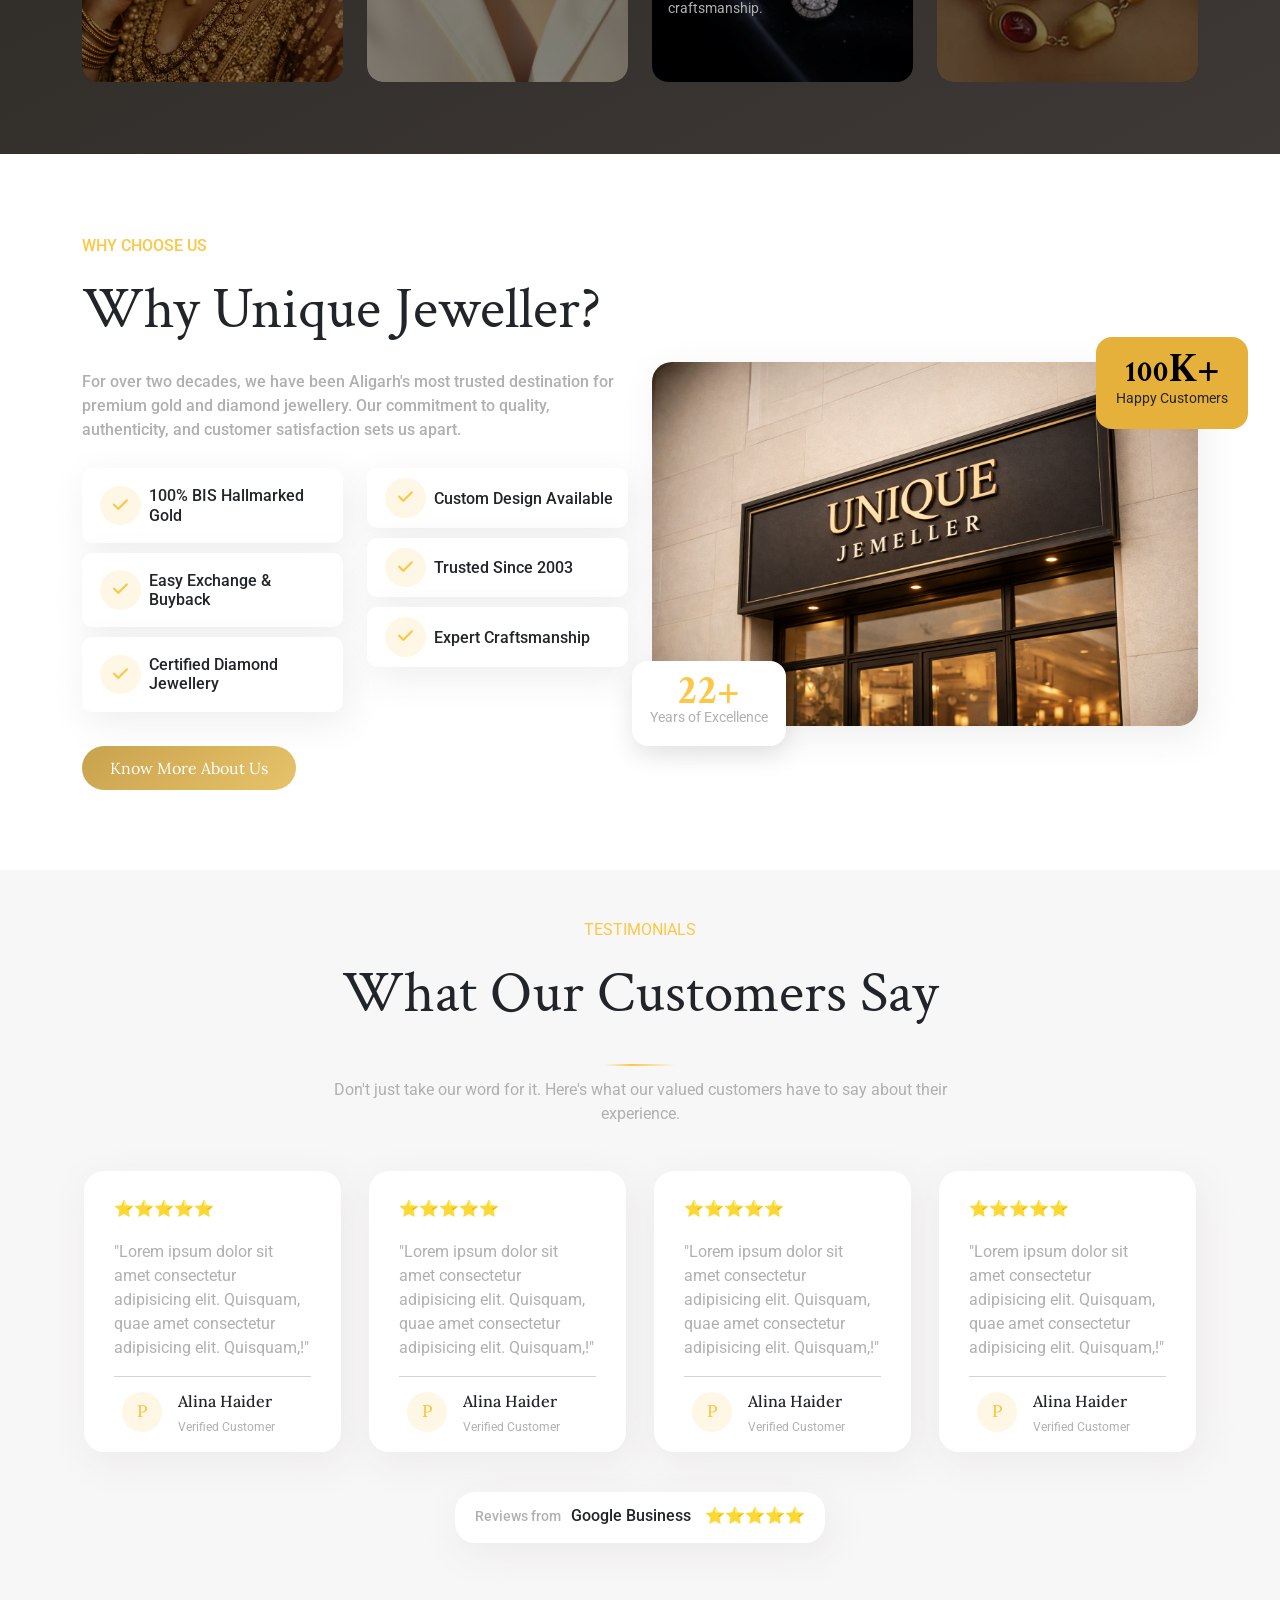
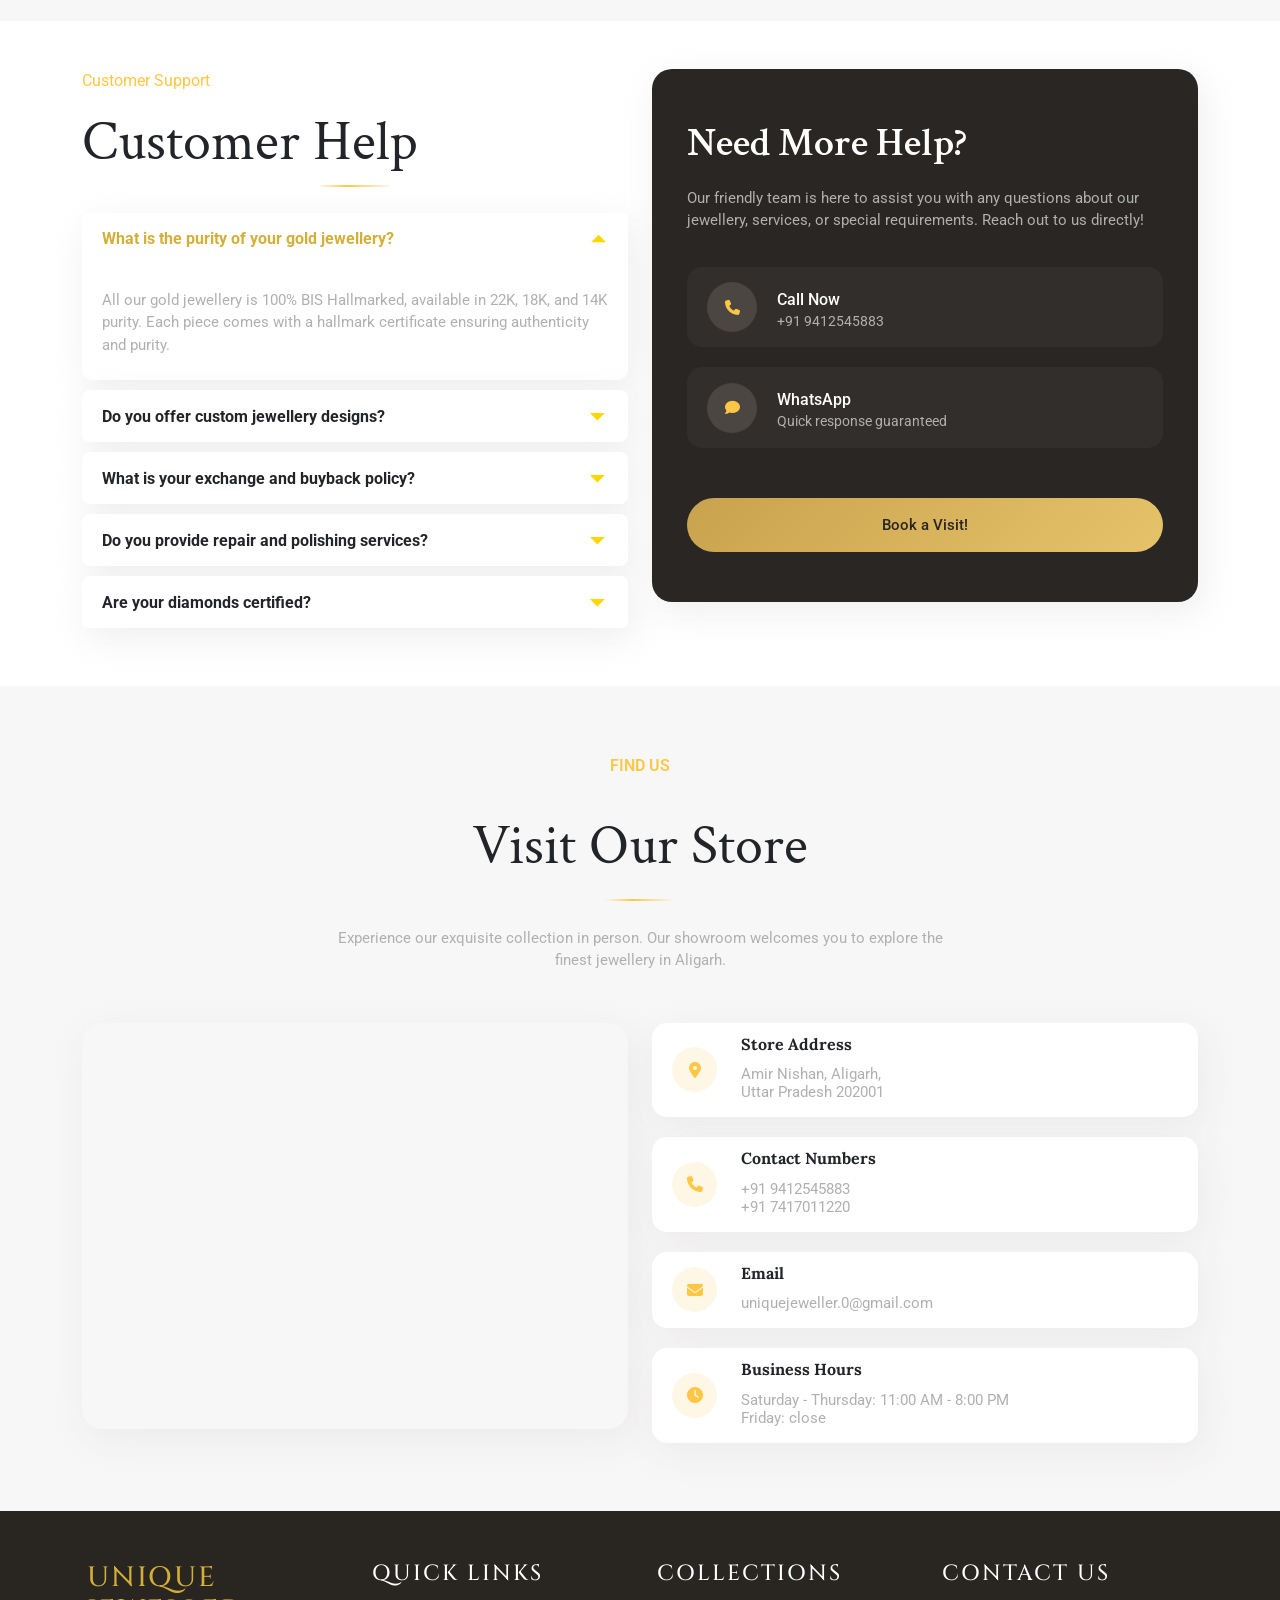
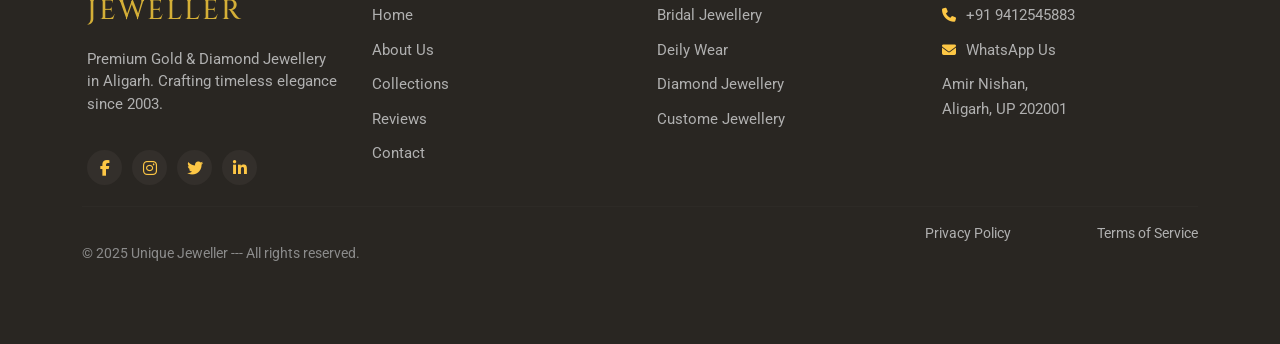
==== commit acb903e6: "same" ====
--- a/index.html
+++ b/index.html
@@ -99,8 +99,11 @@
             <a href="#" class="btn btn-golden me-3">View Collections</a>
             <a href="https://www.google.com/maps/dir//Amir+Nishan,+Aligarh,+Uttar+Pradesh+202001/@30.3303503,78.0081109,15z/data=!4m8!4m7!1m0!1m5!1m1!1s0x3974a5ba114ba531:0xa2ebaacaaf89fecf!2m2!1d78.0837844!2d27.9034985?entry=ttu&g_ep=EgoyMDI1MTIwOS4wIKXMDSoASAFQAw%3D%3D"
               class="btn btn-outline-golden">Visit Our Store</a>
-            <p class="p-2 mt-5" style="font-size: 15px;"><span class="icon">BIS</span>Hallmarked Gold <span
-                class="icon">22+</span>Years of Trust</p>
+            <div class="bis d-md-flex">
+              <p><span class="icon">BIS</span>Hallmarked Gold</p>
+              <p><span class="icon">22+</span>Years of Trust</p>
+            </div>
+            
           </div>
         </div>
       </div>
--- a/css/style.css
+++ b/css/style.css
@@ -16,6 +16,7 @@
 body {
   font-family: 'Lora', serif;
   background-color: #ffffff;
+  box-sizing: border-box;
 }
 .golden{
   color: var(--fourth-color);
@@ -200,7 +201,13 @@
   background-color: var(--vlight-dark-color);
   display: inline-block;
 }
-
+.hero-content .bis{
+  margin-top: 20px;
+  padding: 0;
+}
+.hero-content .bis p{
+  font-size: 14px;
+}
 .hero-content p .icon {
   padding: 13px;
   margin-left: 8px;
@@ -245,6 +252,12 @@
 
   .btn-outline-golden {
     padding: 8px 20px;
+  }
+  .hero-content p .icon {
+    margin-left: 3px;
+  }
+  .hero-content .bis p{
+    margin-top: 30px;
   }
 
 }
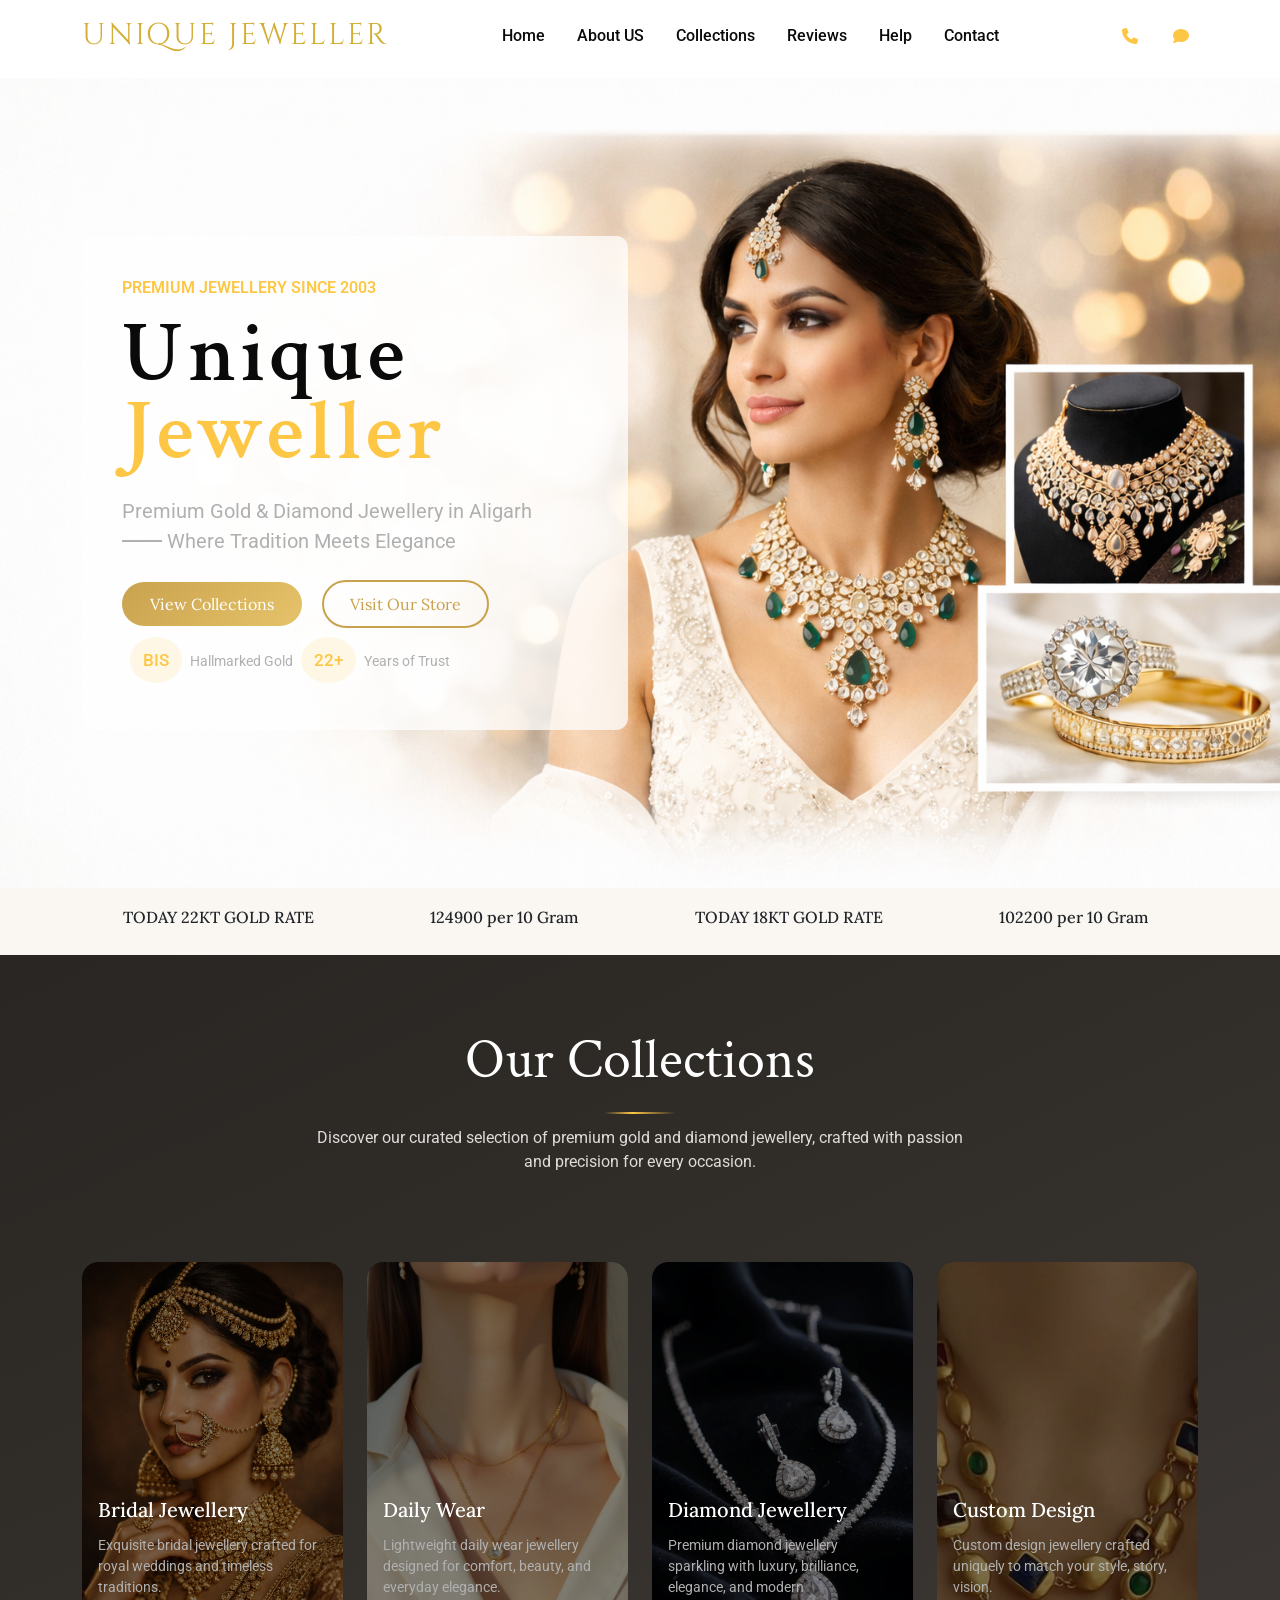
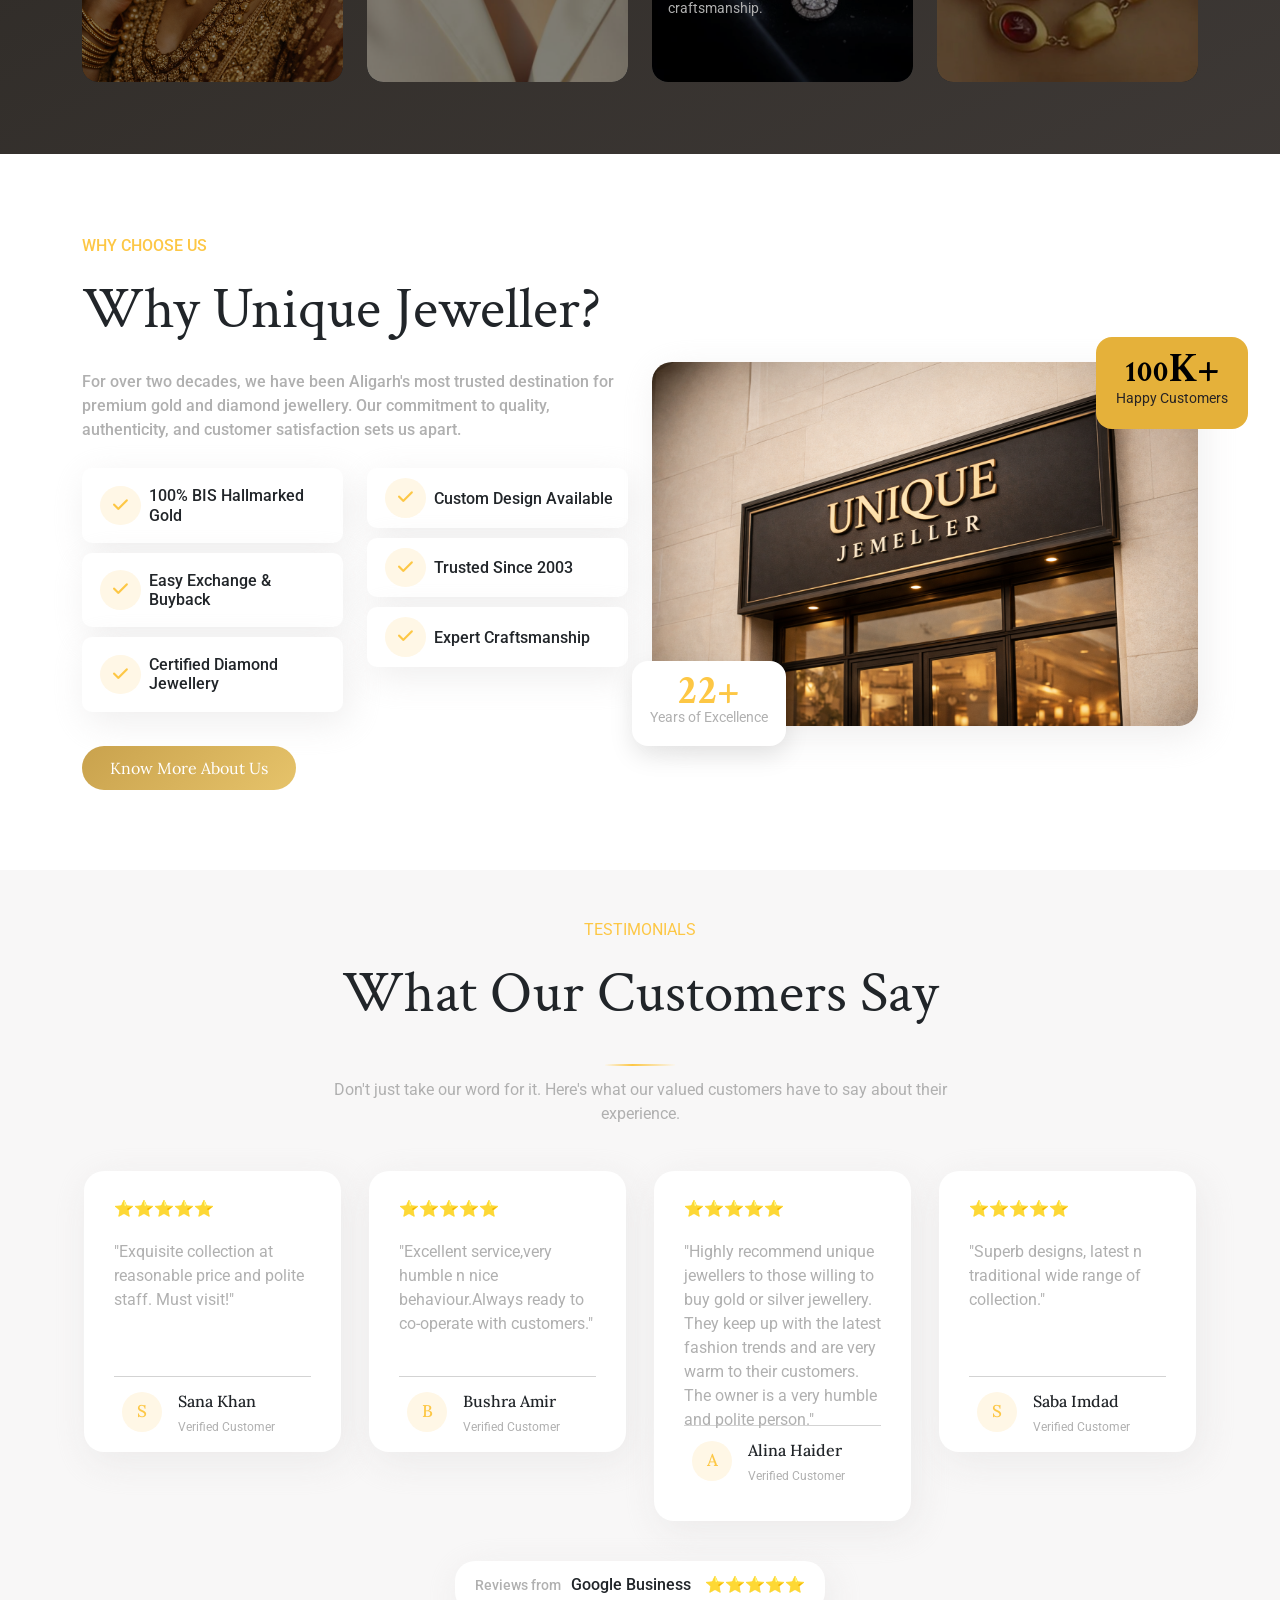
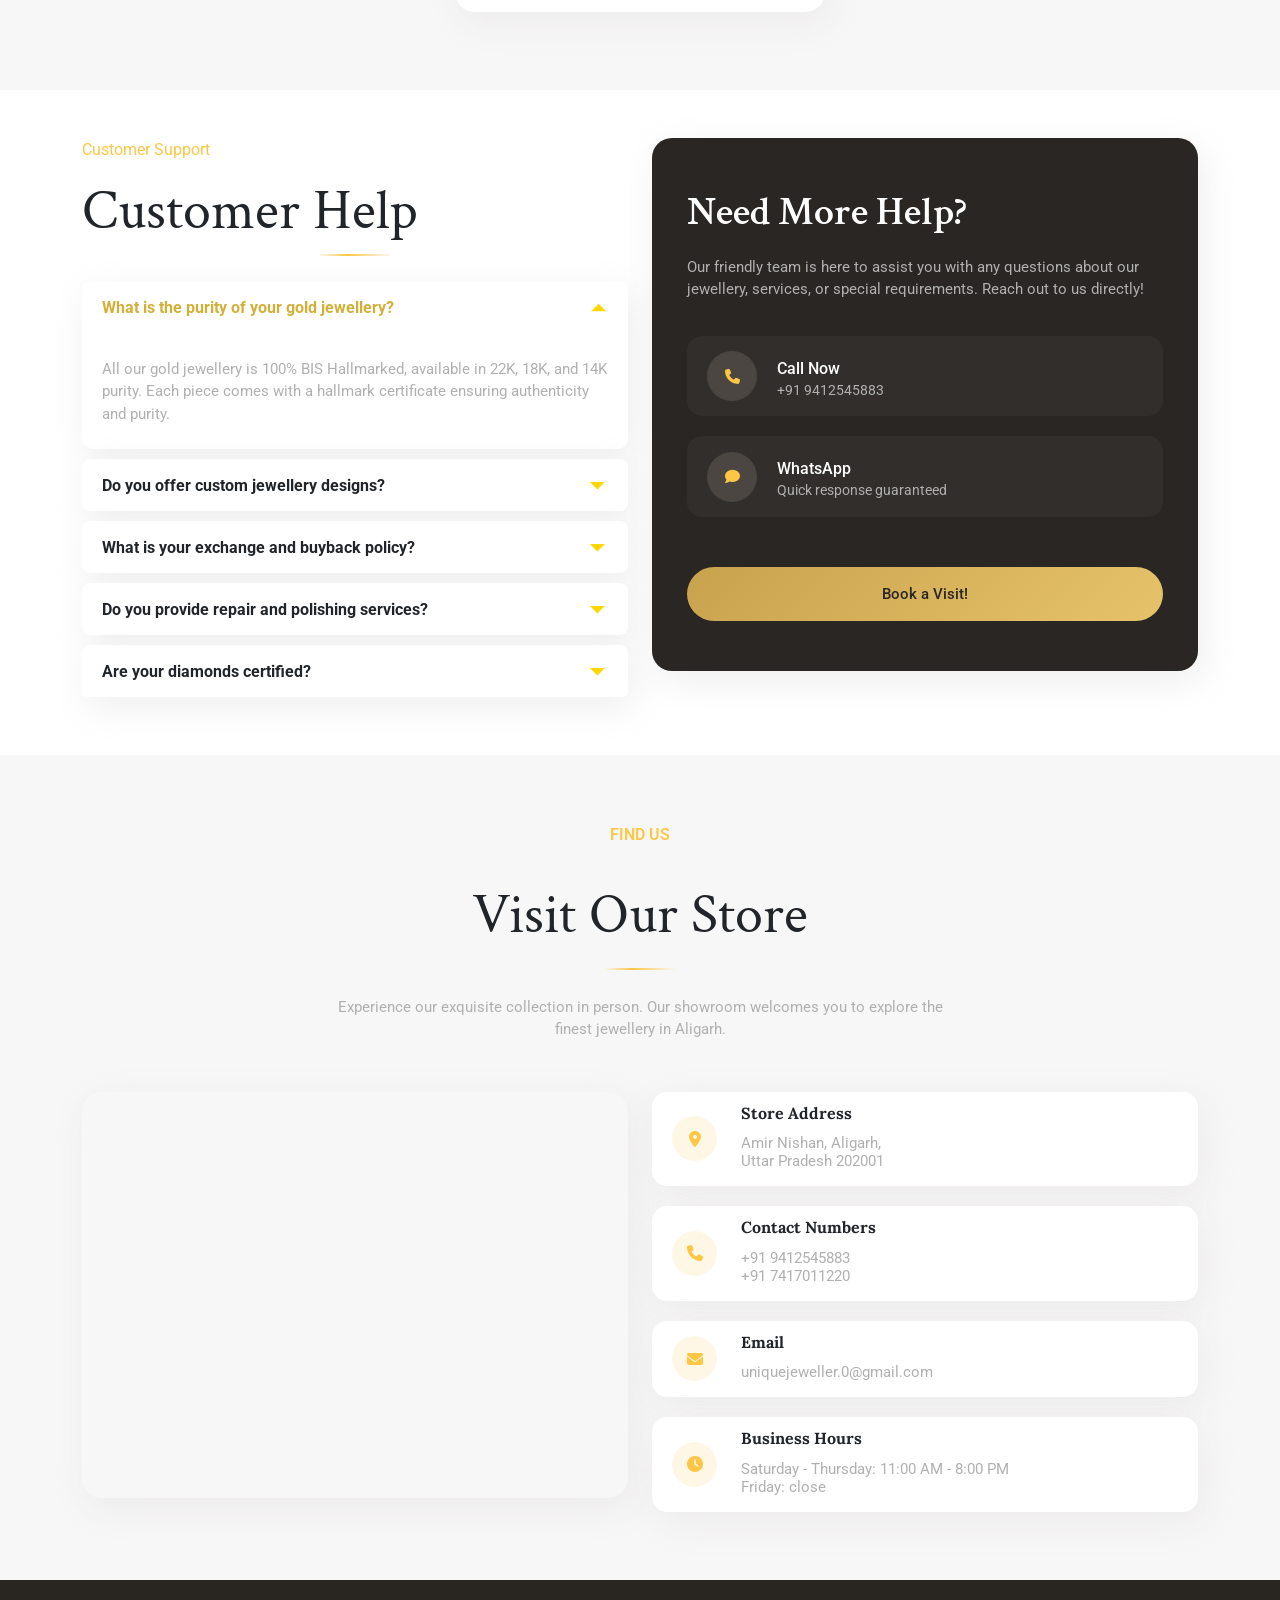
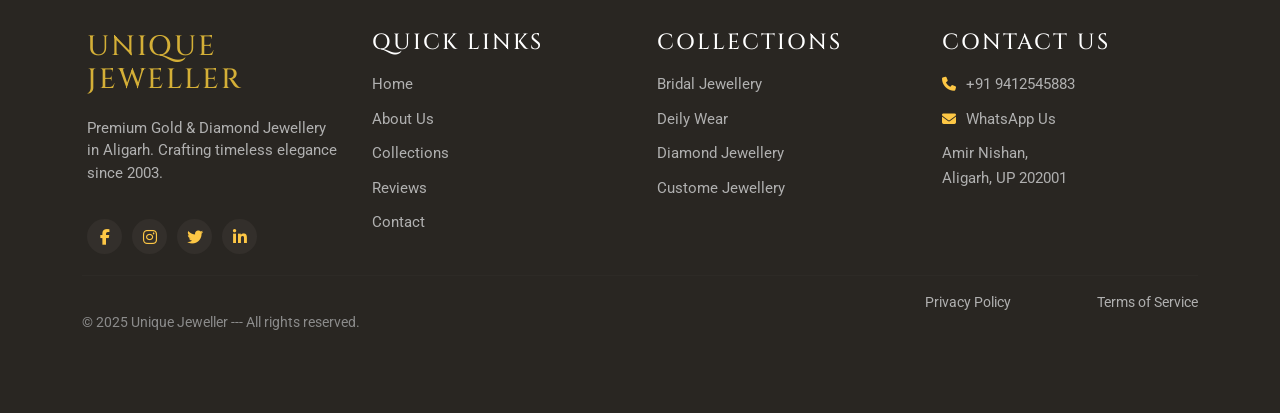
==== commit d31cb5f9: "Map fix" ====
--- a/index.html
+++ b/index.html
@@ -278,13 +278,11 @@
             <div class="stars">
               &#11088;&#11088;&#11088;&#11088;&#11088;
             </div>
-            <p>"Lorem ipsum dolor sit amet consectetur adipisicing elit. Quisquam, quae amet consectetur adipisicing
-              elit.
-              Quisquam,!"</p>
+            <p>"Exquisite collection at reasonable price and polite staff. Must visit!"</p>
             <div class="c-box d-flex">
-              <span class="icon">P</span>
+              <span class="icon">S</span>
               <div class="mx-2">
-                <h6>Alina Haider</h6>
+                <h6>Sana Khan</h6>
                 <small>Verified Customer</small>
               </div>
             </div>
@@ -296,11 +294,25 @@
             <div class="stars">
               &#11088;&#11088;&#11088;&#11088;&#11088;
             </div>
-            <p>"Lorem ipsum dolor sit amet consectetur adipisicing elit. Quisquam, quae amet consectetur adipisicing
-              elit.
-              Quisquam,!"</p>
+            <p>"Excellent service,very humble n nice behaviour.Always ready to co-operate with customers."</p>
             <div class="c-box d-flex">
-              <span class="icon">P</span>
+              <span class="icon">B</span>
+              <div class="mx-2">
+                <h6>Bushra Amir</h6>
+                <small>Verified Customer</small>
+              </div>
+            </div>
+          </div>
+        </div>
+
+        <div class="col-md-3">
+          <div class="customer-say-item" style="height:350px;">
+            <div class="stars">
+              &#11088;&#11088;&#11088;&#11088;&#11088;
+            </div>
+            <p>"Highly recommend unique jewellers to those willing to buy gold or silver jewellery. They keep up with the latest fashion trends and are very warm to their customers. The owner is a very humble and polite person."</p>
+            <div class="c-box d-flex" style="margin-top: 65px;">
+              <span class="icon">A</span>
               <div class="mx-2">
                 <h6>Alina Haider</h6>
                 <small>Verified Customer</small>
@@ -314,31 +326,11 @@
             <div class="stars">
               &#11088;&#11088;&#11088;&#11088;&#11088;
             </div>
-            <p>"Lorem ipsum dolor sit amet consectetur adipisicing elit. Quisquam, quae amet consectetur adipisicing
-              elit.
-              Quisquam,!"</p>
+            <p>"Superb designs, latest n traditional wide range of collection."</p>
             <div class="c-box d-flex">
-              <span class="icon">P</span>
+              <span class="icon">S</span>
               <div class="mx-2">
-                <h6>Alina Haider</h6>
-                <small>Verified Customer</small>
-              </div>
-            </div>
-          </div>
-        </div>
-
-        <div class="col-md-3">
-          <div class="customer-say-item">
-            <div class="stars">
-              &#11088;&#11088;&#11088;&#11088;&#11088;
-            </div>
-            <p>"Lorem ipsum dolor sit amet consectetur adipisicing elit. Quisquam, quae amet consectetur adipisicing
-              elit.
-              Quisquam,!"</p>
-            <div class="c-box d-flex">
-              <span class="icon">P</span>
-              <div class="mx-2">
-                <h6>Alina Haider</h6>
+                <h6>Saba Imdad</h6>
                 <small>Verified Customer</small>
               </div>
             </div>
@@ -492,7 +484,7 @@
       <div class="row">
         <div class="col-lg-6">
           <div class="our-store-map">
-            <iframe src="https://www.google.com/maps/place/Unique+Jeweller/data=!4m2!3m1!1s0x0:0xa2ebaacaaf89fecf?sa=X&ved=1t:2428&ictx=111&pb=!1m2!1d78.0837844!2d27.9034985" width="100%" height="100%" allowfullscreen loading="lazy" title="Unique Jeweller Location In Aligarh" style="border: 0; min-height: 400px" frameborder="0"></iframe>
+            <iframe src="https://www.google.com/maps/embed?pb=!1m18!1m12!1m3!1d3525.9520966560704!2d78.08125107441528!3d27.903443316817235!2m3!1f0!2f0!3f0!3m2!1i1024!2i768!4f13.1!3m3!1m2!1s0x3974a5ba114ba531%3A0xa2ebaacaaf89fecf!2sunique%20jeweller!5e0!3m2!1sen!2sin!4v1673174824559!5m2!1sen!2sin" width="100%" height="100%" allowfullscreen loading="lazy" title="Unique Jeweller Location In Aligarh" style="border: 0; min-height: 400px" frameborder="0"></iframe>
           </div>
         </div>
         <div class="col-lg-6">
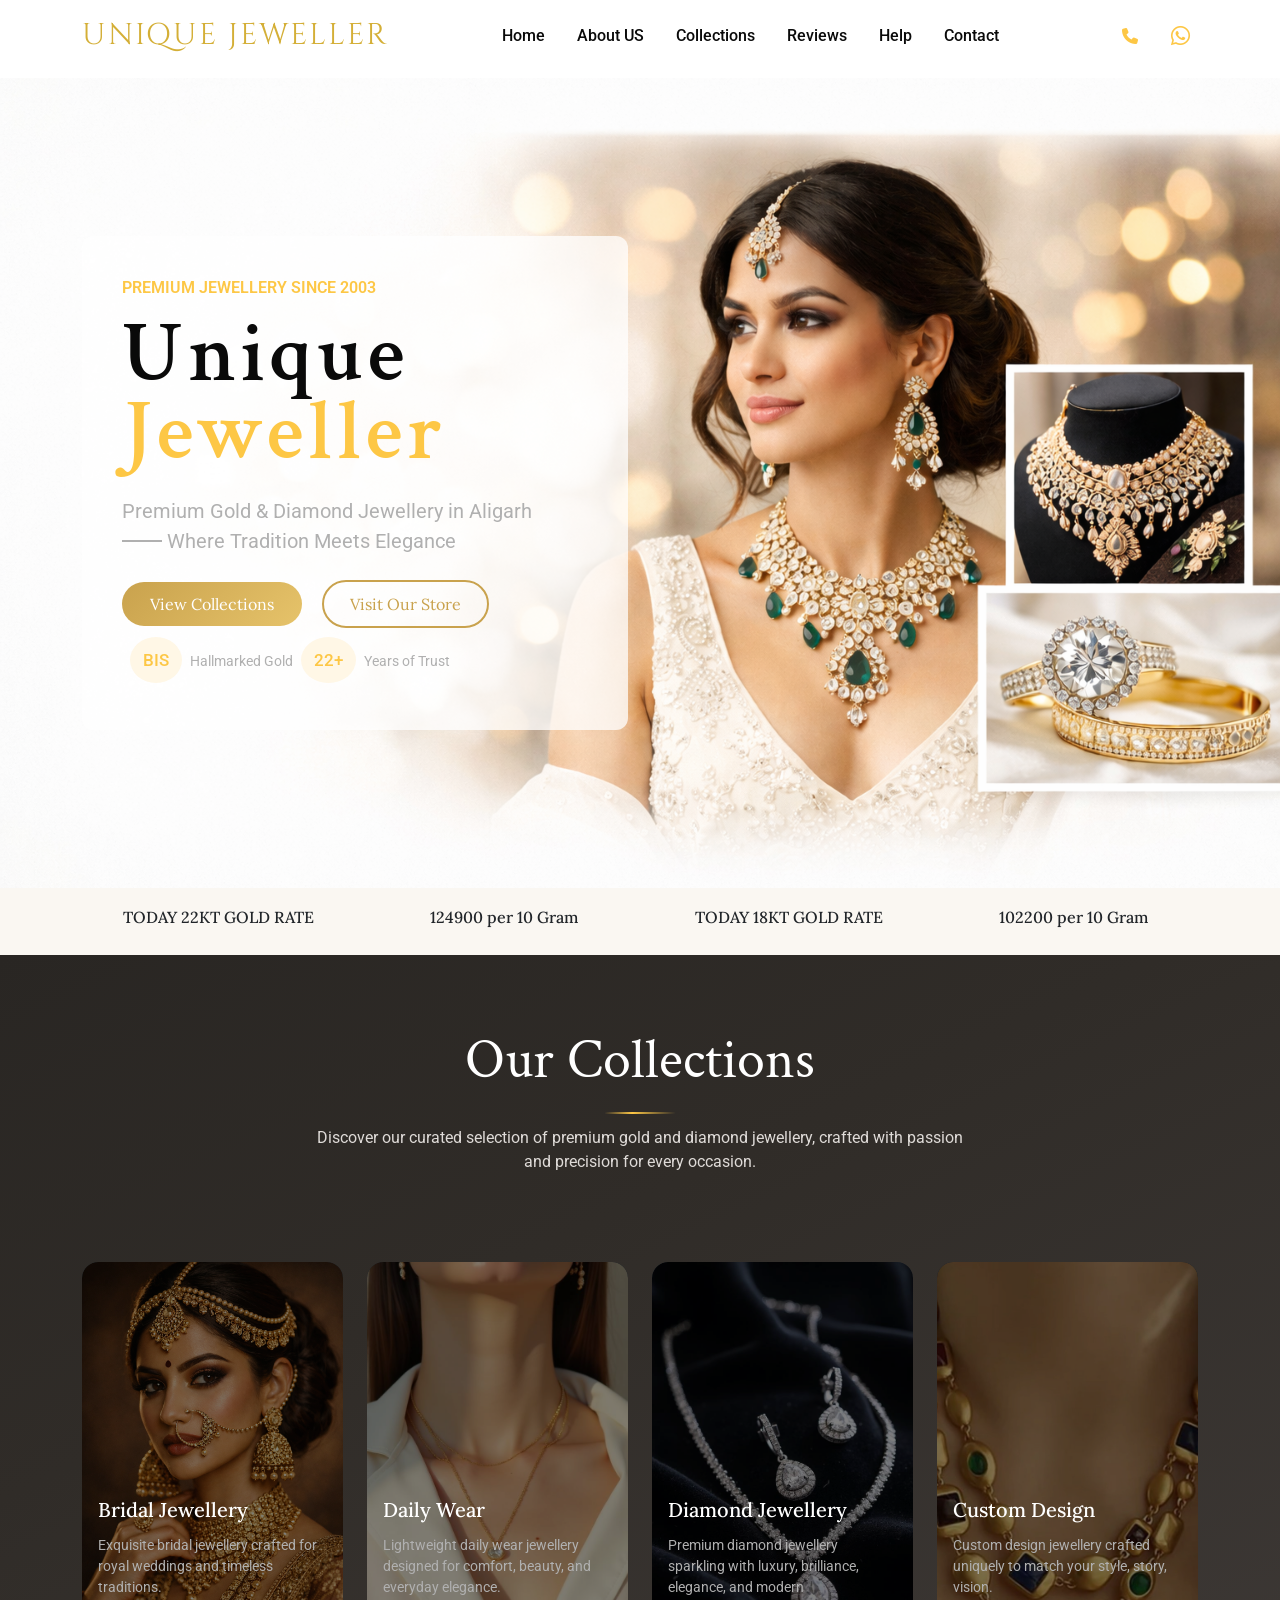
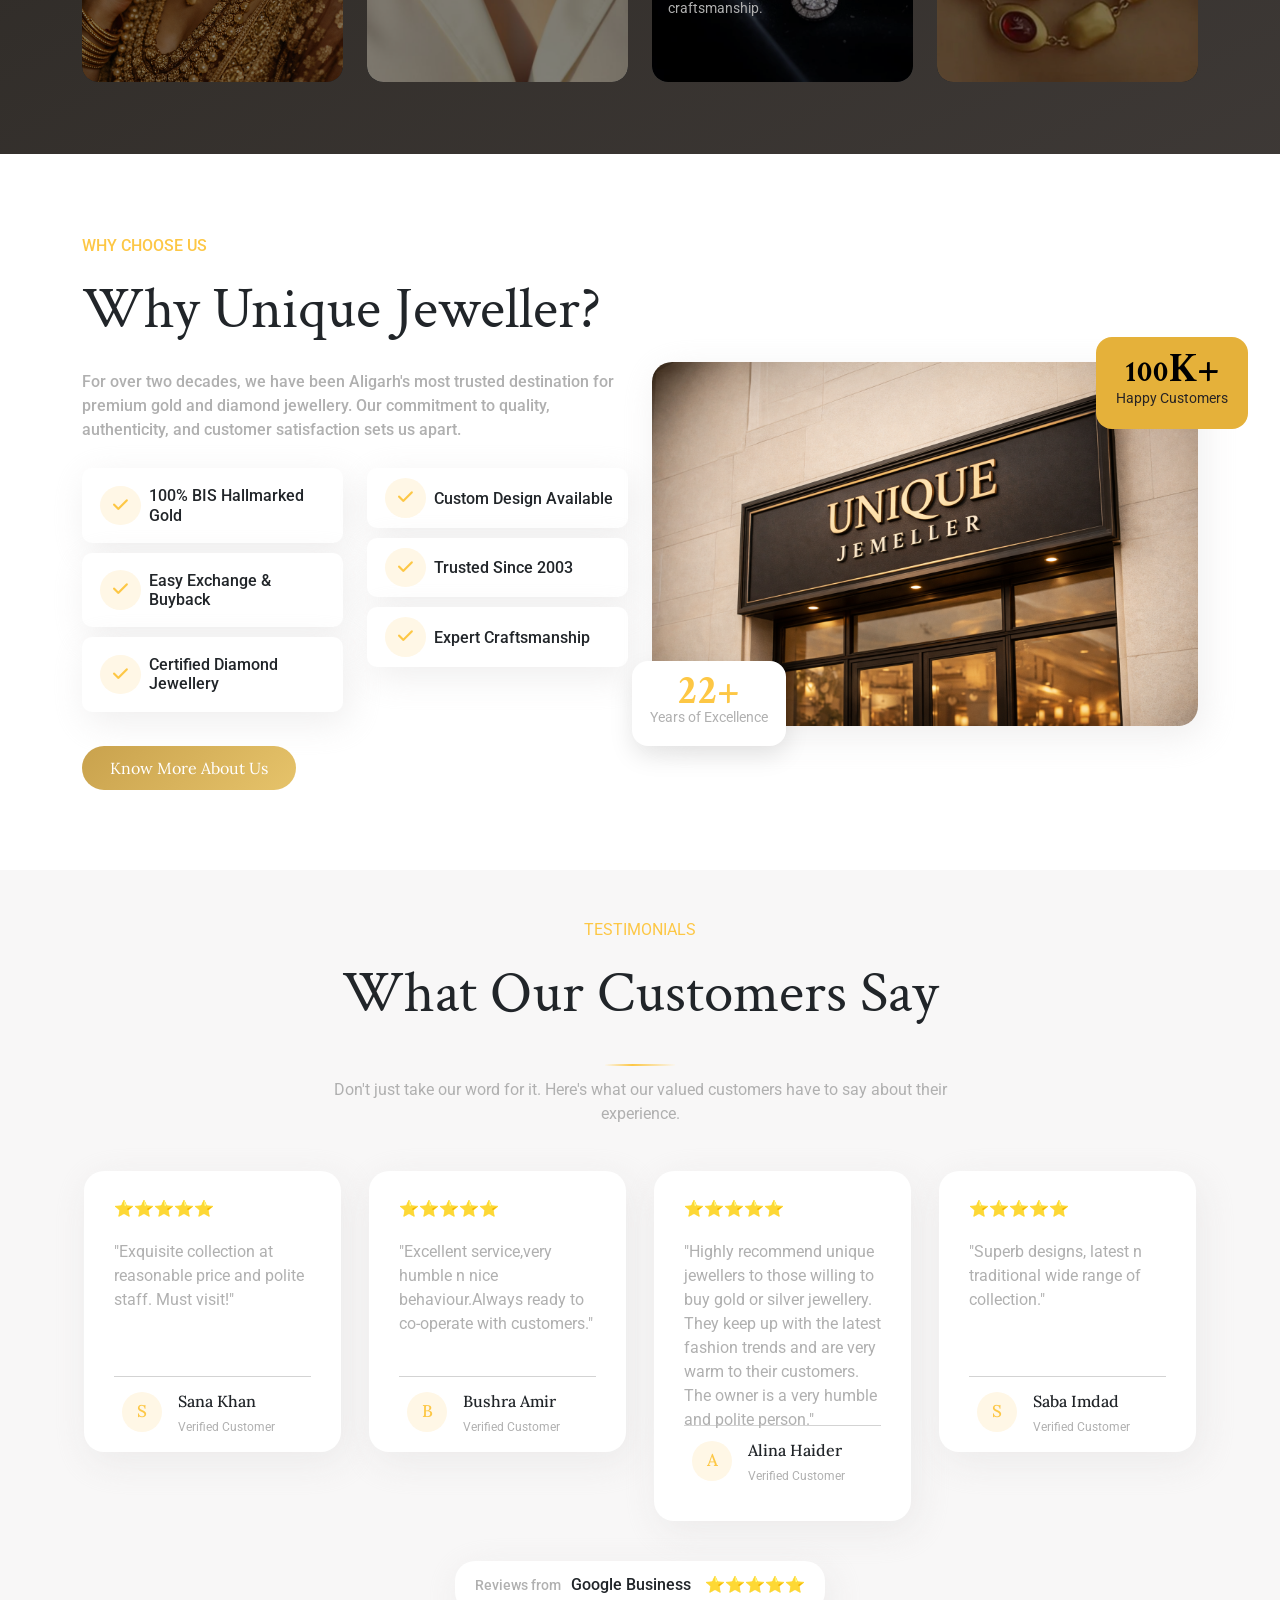
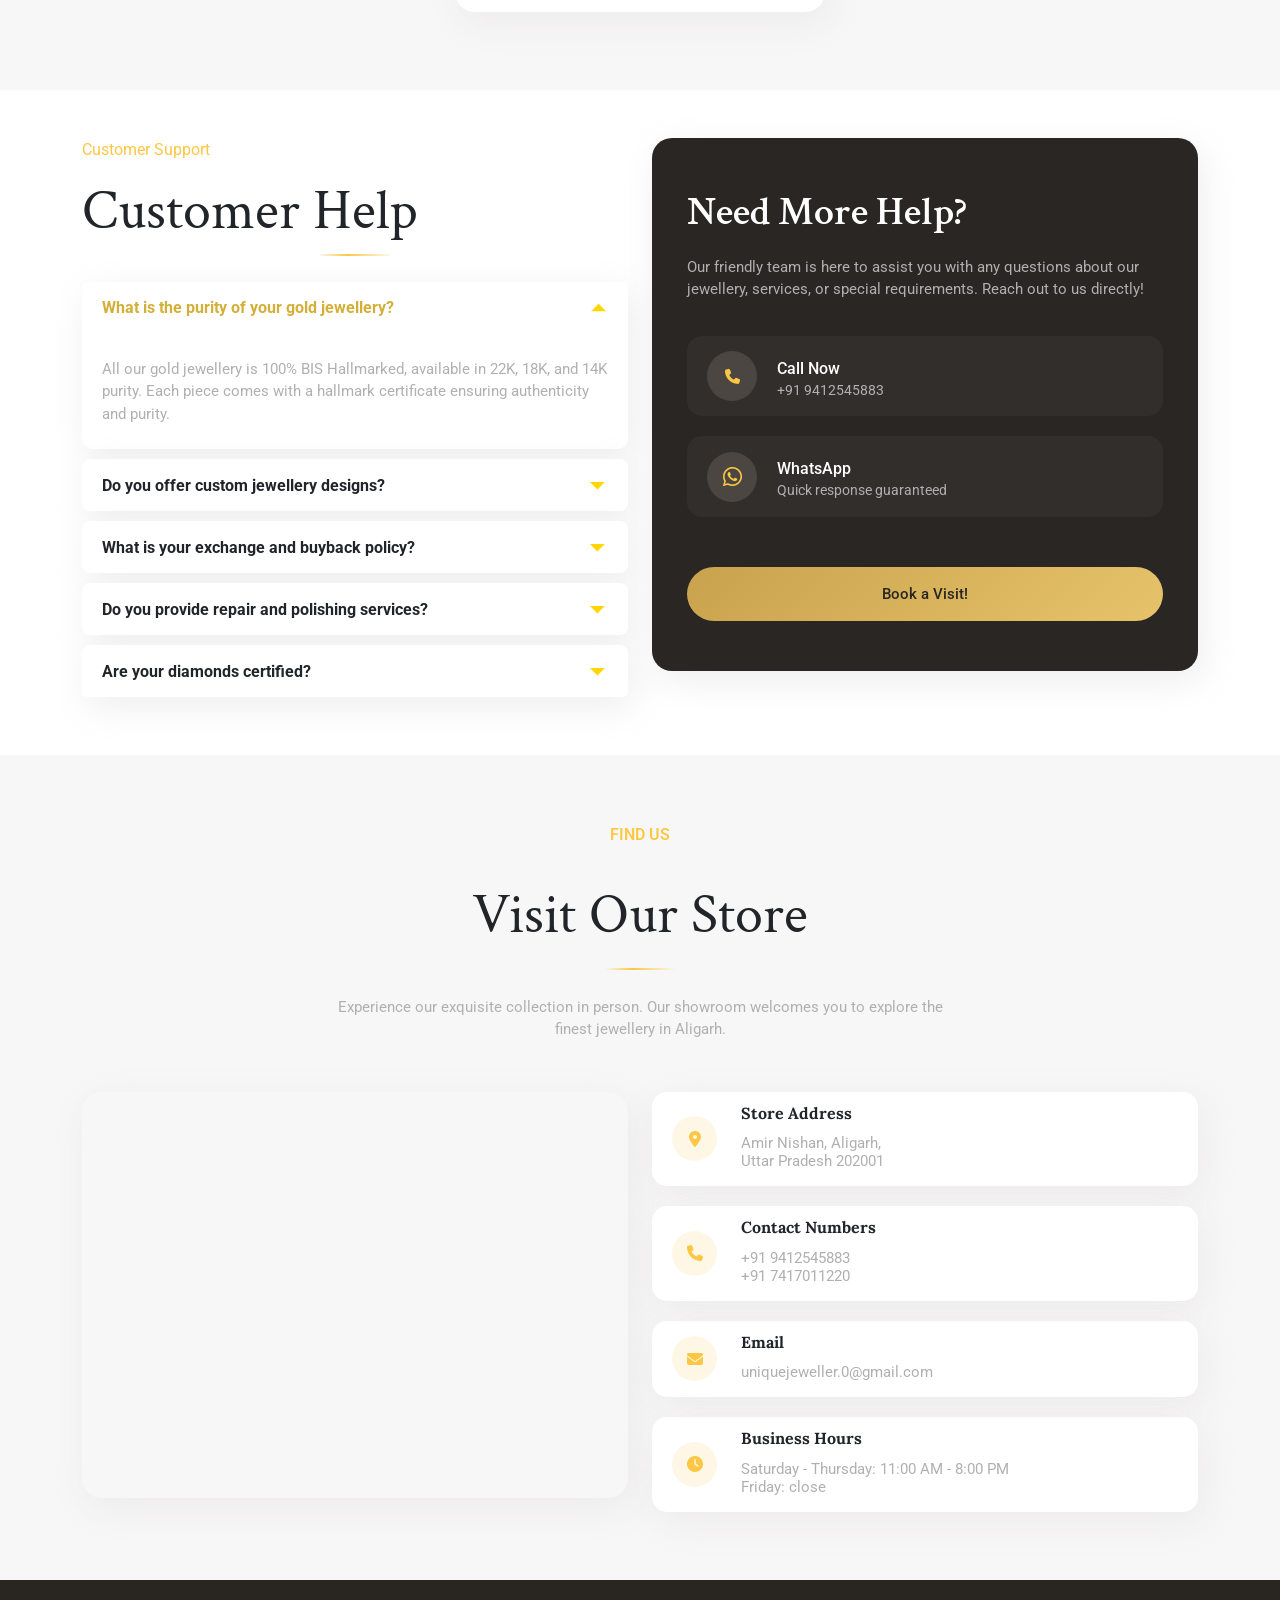
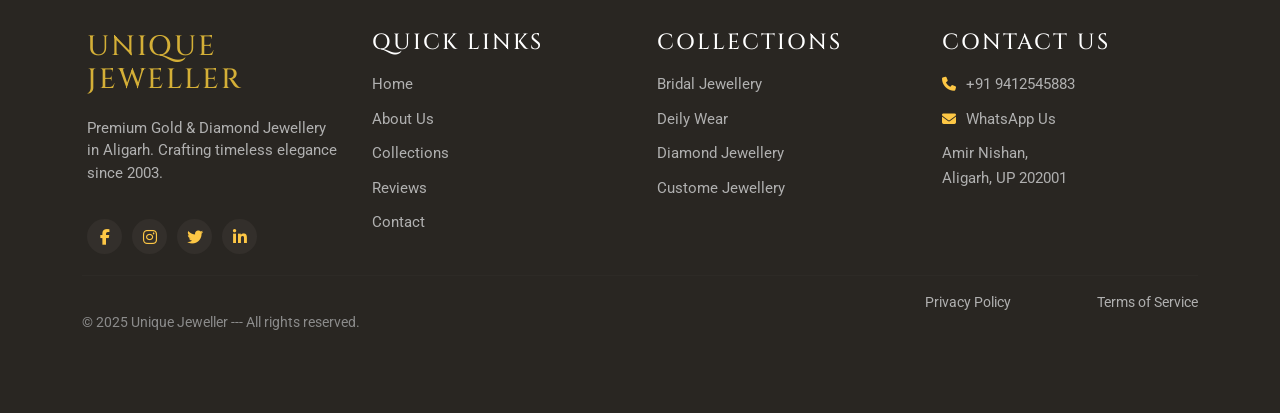
==== commit 7cab3235: "number  update" ====
--- a/index.html
+++ b/index.html
@@ -48,31 +48,31 @@
         <div class="offcanvas-body">
           <ul class="navbar-nav justify-content-center flex-grow-1 pe-3">
             <li class="nav-item">
-              <a class="nav-link mx-2" href="#">Home</a>
+              <a class="nav-link mx-2" href="https://www.uniquejeweller.in">Home</a>
             </li>
             <li class="nav-item">
-              <a class="nav-link mx-2" href="#">About US</a>
+              <a class="nav-link mx-2" href="#aboutus">About US</a>
             </li>
             <li class="nav-item">
-              <a class="nav-link mx-2" href="#">Collections</a>
+              <a class="nav-link mx-2" href="collections.html">Collections</a>
             </li>
             <li class="nav-item">
-              <a class="nav-link mx-2" href="#">Reviews</a>
+              <a class="nav-link mx-2" href="#reviews">Reviews</a>
             </li>
             <li class="nav-item">
-              <a class="nav-link mx-2" href="#">Help</a>
+              <a class="nav-link mx-2" href="#help">Help</a>
             </li>
             <li class="nav-item">
-              <a class="nav-link mx-2" href="#">Contact</a>
+              <a class="nav-link mx-2" href="#contact">Contact</a>
             </li>
           </ul>
           <div class="d-flex align-items-lg-center justify-content-lg-center">
-            <button class="golden-icon" type="submit">
+            <a href="tel:+919412545883" class="golden-icon d-flex justify-content-center align-items-center" type="submit">
               <i class="fa-solid fa-phone"></i>
-            </button>
-            <button class="ms-3 golden-icon" type="submit">
-              <i class="fa-solid fa-comment"></i>
-            </button>
+            </a>
+            <a href="https://wa.me/+919412545883?text=Hello%20Unique%20Jeweller,%20I%20want%20to%20enquire%20about%20jewellery" class="ms-3 golden-icon d-flex justify-content-center align-items-center" type="submit" style="font-size: 22px;">
+              <i class="fa-brands fa-whatsapp"></i>
+            </a>
           </div>
         </div>
       </div>
@@ -96,7 +96,7 @@
               <span class="line"></span> Where Tradition Meets Elegance
             </p>
 
-            <a href="#" class="btn btn-golden me-3">View Collections</a>
+            <a href="collections.html" class="btn btn-golden me-3">View Collections</a>
             <a href="https://www.google.com/maps/dir//Amir+Nishan,+Aligarh,+Uttar+Pradesh+202001/@30.3303503,78.0081109,15z/data=!4m8!4m7!1m0!1m5!1m1!1s0x3974a5ba114ba531:0xa2ebaacaaf89fecf!2m2!1d78.0837844!2d27.9034985?entry=ttu&g_ep=EgoyMDI1MTIwOS4wIKXMDSoASAFQAw%3D%3D"
               class="btn btn-outline-golden">Visit Our Store</a>
             <div class="bis d-md-flex">
@@ -204,7 +204,7 @@
   </section>
   <!-- Our Collections End -->
   <!-- why choose us -->
-  <section class="why-choose-us">
+  <section class="why-choose-us" id="aboutus">
     <div class="container">
       <p class="text-uppercase golden">Why choose us</p>
       <div class="row d-flex align-items-center">
@@ -263,7 +263,7 @@
   <!-- why choose us end -->
   <!-- Visit Our Customer Say -->
 
-  <section class="customer-say py-5">
+  <section class="customer-say py-5" id="reviews">
     <div class="container">
       <div class="testi-box text-center">
         <p class="golden text-uppercase">testimonials</p>
@@ -349,7 +349,7 @@
   <!-- Visit Our Customer Say end -->
   <!-- customer support -->
 
-  <section class="customer-support py-5">
+  <section class="customer-support py-5" id="help">
     <div class="container">
       <div class="row">
         <div class="col-lg-6">
@@ -445,7 +445,7 @@
             <h1>Need More Help?</h1>
             <p class="para">Our friendly team is here to assist you with any questions about our jewellery, services, or
               special requirements. Reach out to us directly!</p>
-            <a class="d-flex justify-content-start align-items-center phone-box">
+            <a href="tel:+919412545883" class="d-flex justify-content-start align-items-center phone-box">
                 <span class="golden-icon d-flex justify-content-center align-items-center"><i class="fa-solid fa-phone"></i></span>
               <div class="c-box">
                 <h6>Call Now</h6>
@@ -453,9 +453,9 @@
               </div>
             </a>
 
-            <a class="d-flex justify-content-start align-items-center phone-box">
-                <span class="golden-icon d-flex justify-content-center align-items-center">
-                  <i class="fa-solid fa-comment"></i>
+            <a href="https://wa.me/+919412545883?text=Hello%20Unique%20Jeweller,%20I%20want%20to%20enquire%20about%20jewellery" class="d-flex justify-content-start align-items-center phone-box">
+                <span class="golden-icon d-flex justify-content-center align-items-center" style="font-size: 22px;">
+                  <i class="fa-brands fa-whatsapp"></i>
                 </span>
               <div class="c-box">
                 <h6>WhatsApp</h6>
@@ -471,7 +471,7 @@
 
   <!-- customer support end -->
    <!-- Visit Our Store -->
-   <section class="our-store py-5">
+   <section class="our-store py-5" id="contact">
     <div class="container">
       <div class="our-store-text mb-3 d-flex justify-content-center align-items-center flex-column">
             <p class="text-uppercase" style="font-size: 1rem; font-weight: 600; color:#FDC745;">find us</p>
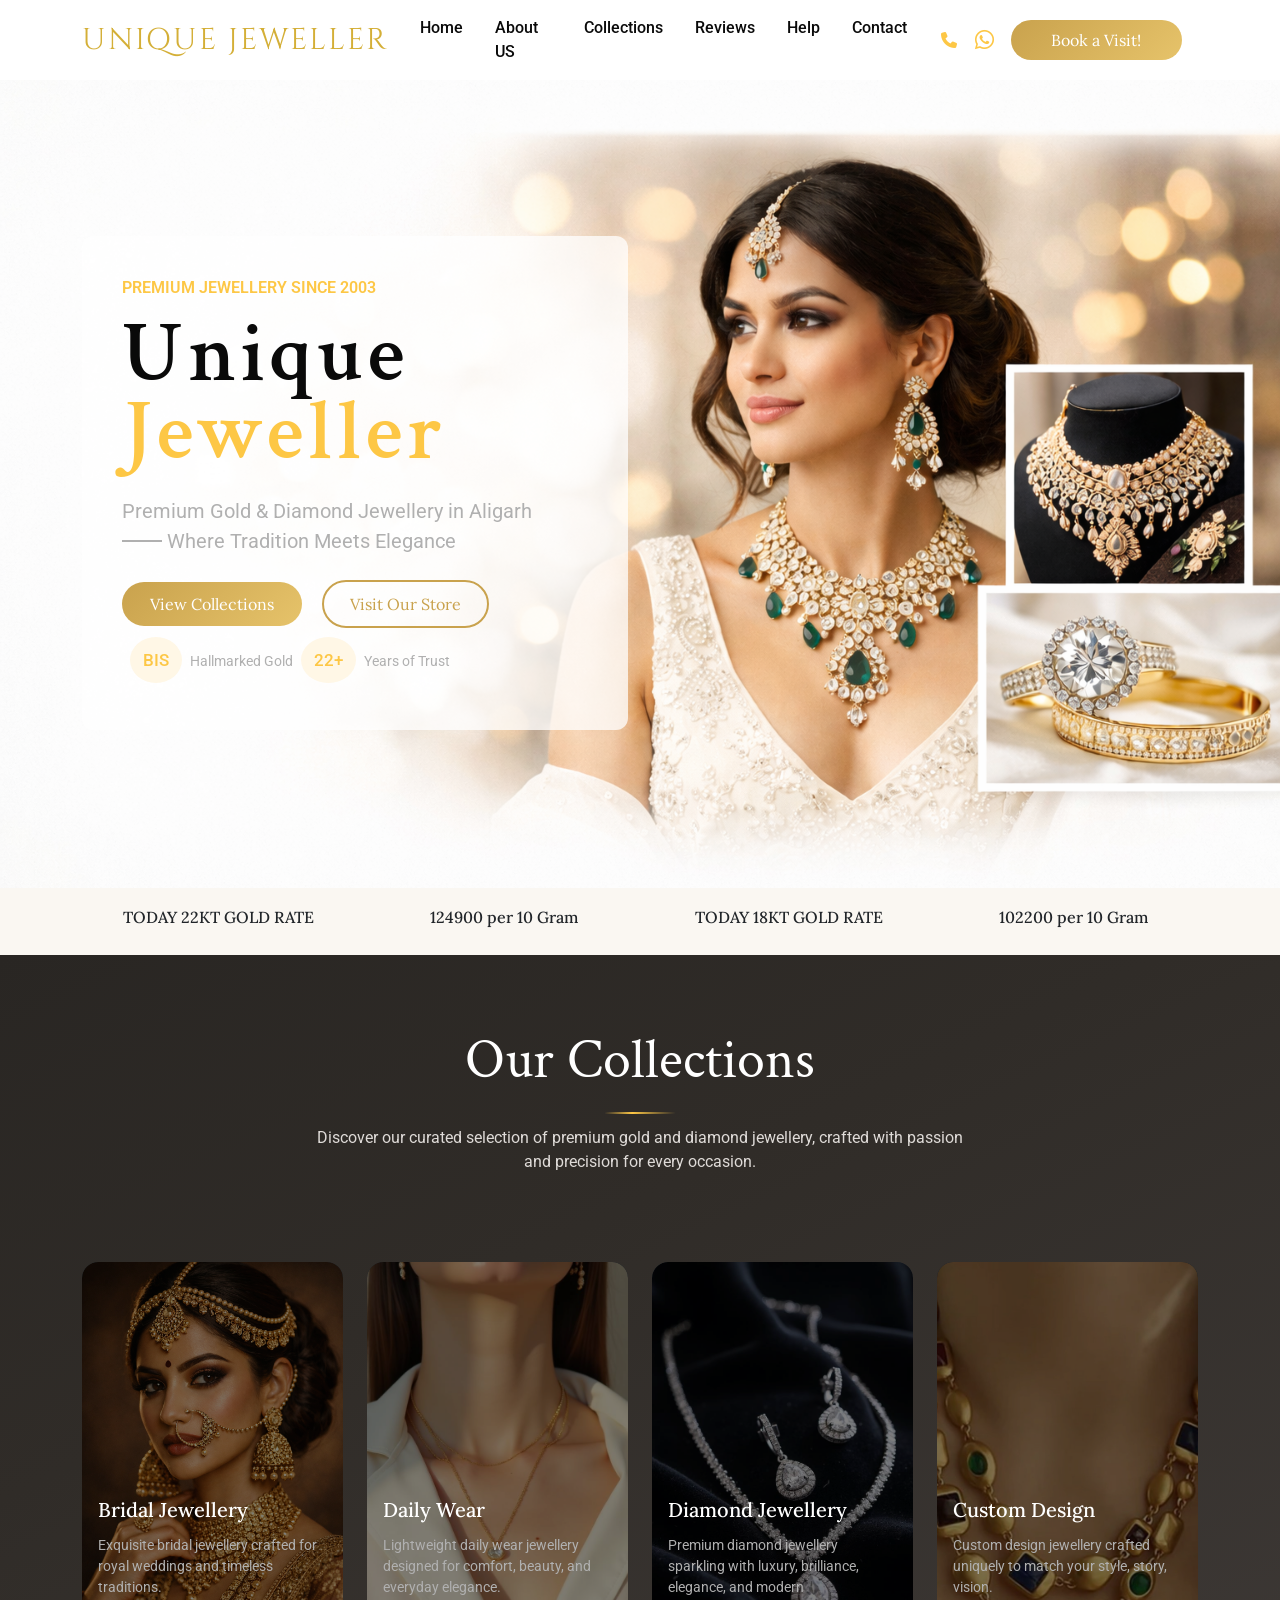
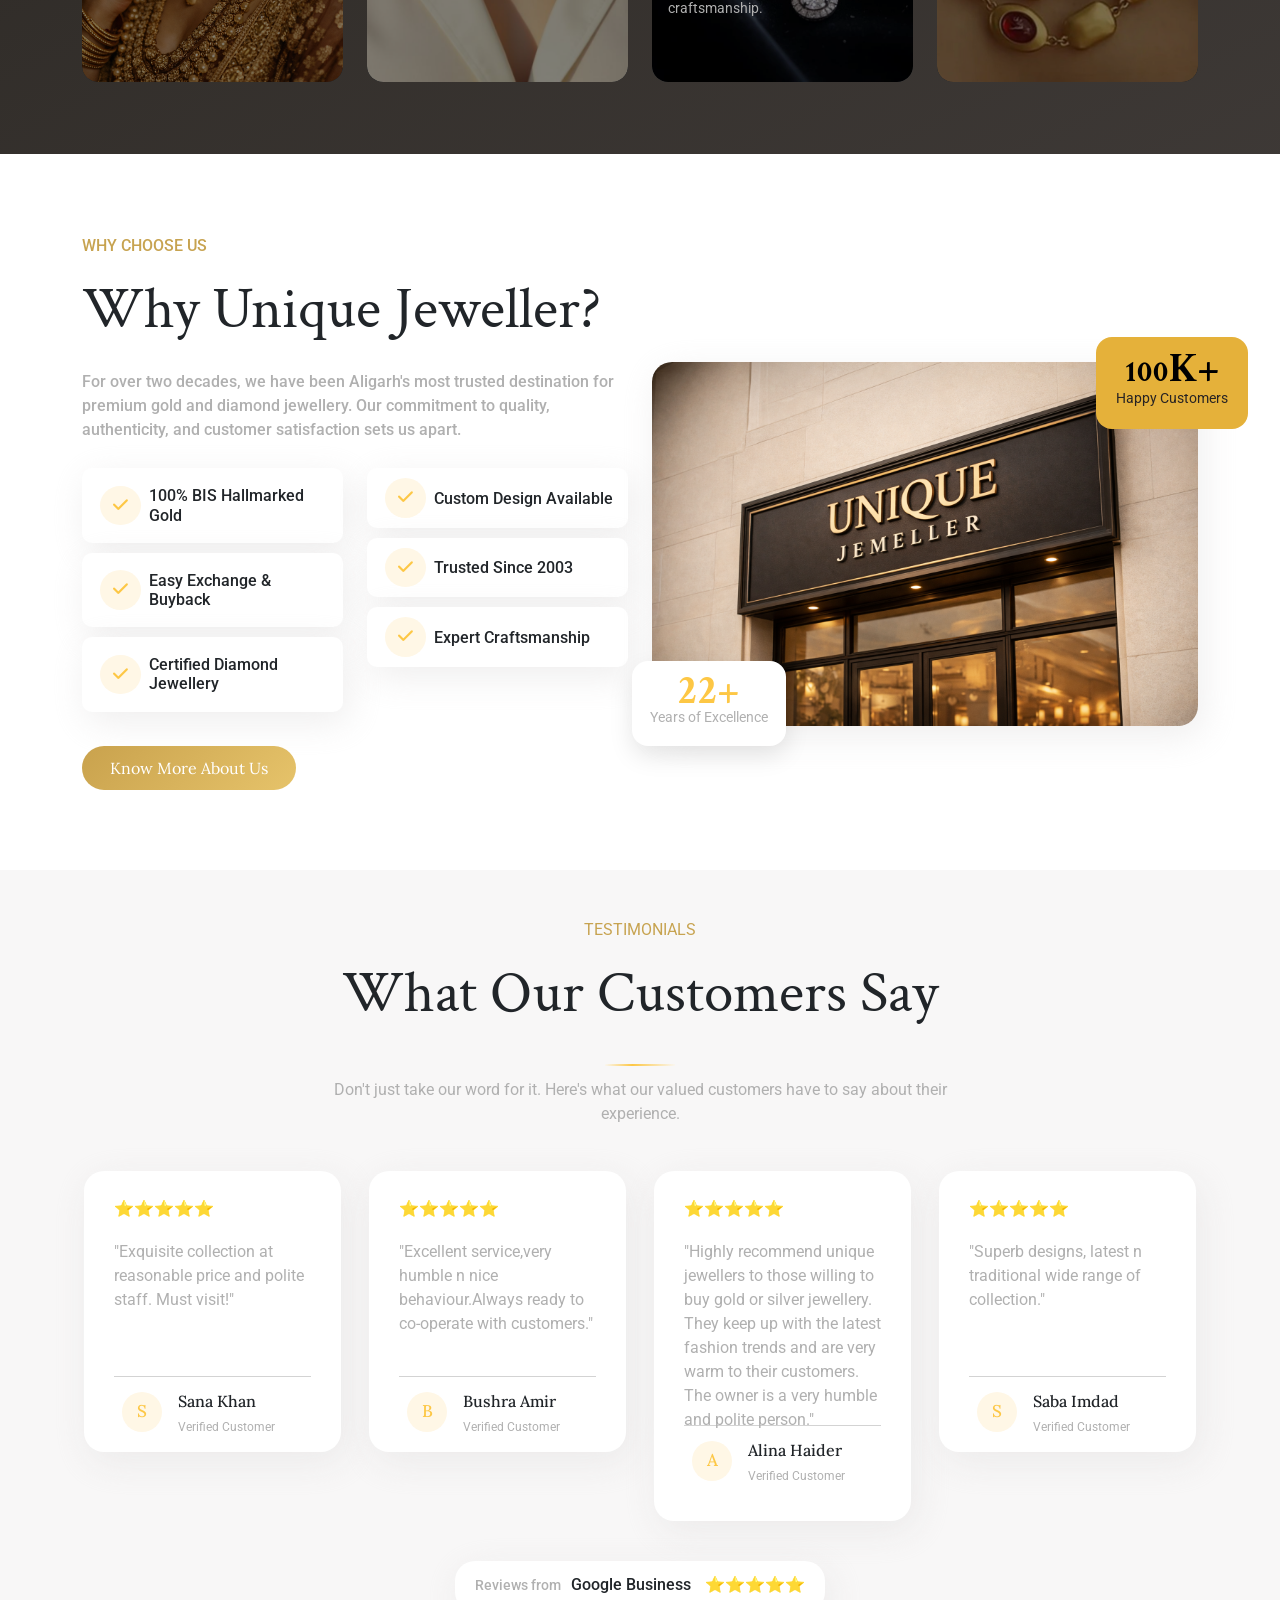
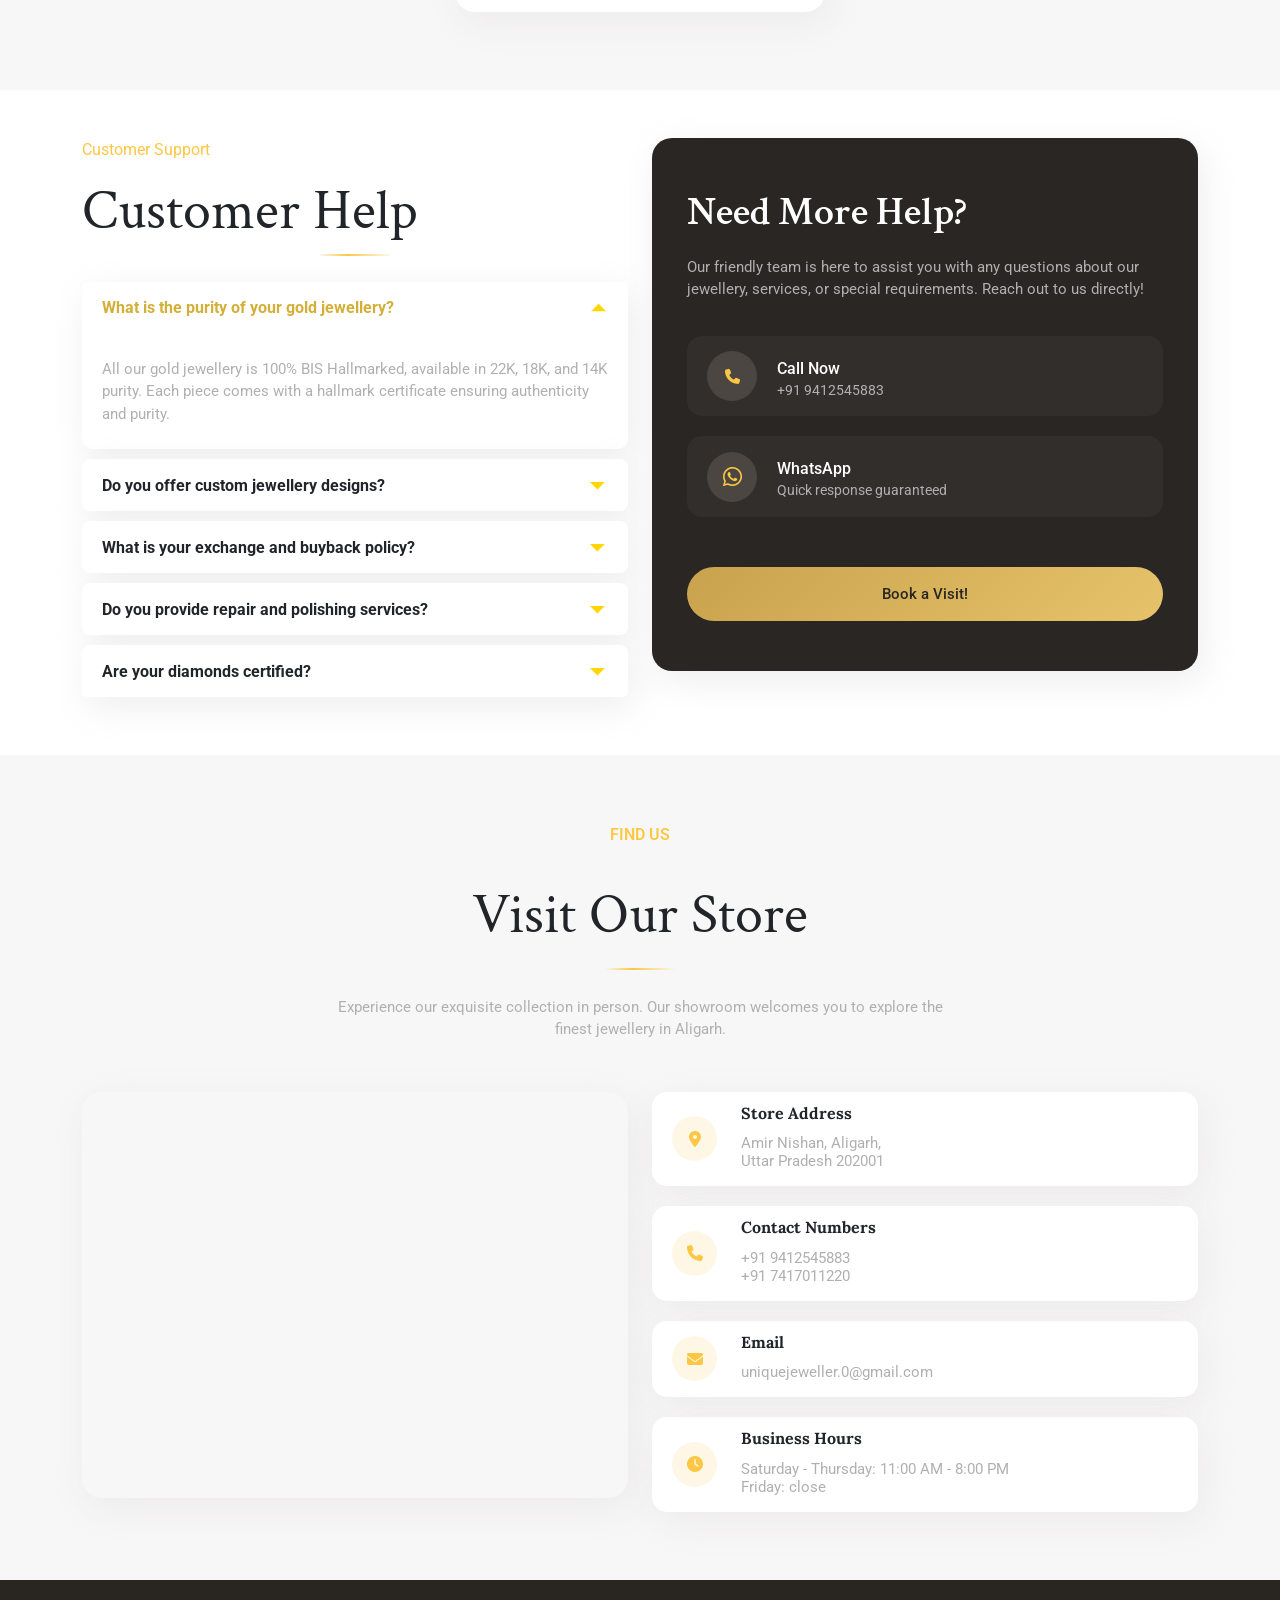
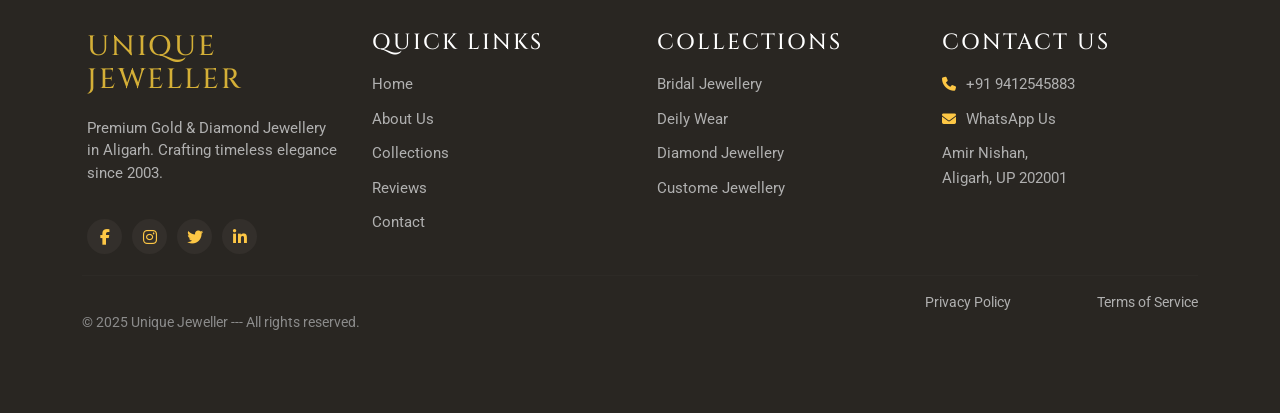
==== commit 95337c06: "new updat" ====
--- a/index.html
+++ b/index.html
@@ -30,7 +30,7 @@
   <nav class="navbar navbar-expand-lg fixed-top menu">
     <div class="container">
       <!-- logo -->
-      <a class="navbar-brand logo" href="#">Unique Jeweller</a>
+      <a class="navbar-brand logo" href="index.html">Unique Jeweller</a>
       <!-- toggle button -->
       <button class="navbar-toggler shadow-none border-0" type="button" data-bs-toggle="offcanvas"
         data-bs-target="#offcanvasNavbar" aria-controls="offcanvasNavbar" aria-label="Toggle navigation">
@@ -73,6 +73,7 @@
             <a href="https://wa.me/+919412545883?text=Hello%20Unique%20Jeweller,%20I%20want%20to%20enquire%20about%20jewellery" class="ms-3 golden-icon d-flex justify-content-center align-items-center" type="submit" style="font-size: 22px;">
               <i class="fa-brands fa-whatsapp"></i>
             </a>
+            <a href="bookappointment.html" class="btn btn-golden mx-3 py-2 w-100">Book a Visit!</a>
           </div>
         </div>
       </div>
@@ -157,7 +158,7 @@
             <div class="card-img-overlay">
               <h5 class="card-title">Bridal Jewellery</h5>
               <p class="card-text">Exquisite bridal jewellery crafted for royal weddings and timeless traditions.</p>
-              <a href="#" class="btn btn-dark-golden">View More</a>
+              <a href="collections.html" class="btn btn-dark-golden">View More</a>
             </div>
           </div>
 
@@ -170,7 +171,7 @@
               <h5 class="card-title">Daily Wear</h5>
               <p class="card-text">Lightweight daily wear jewellery designed for comfort, beauty, and everyday elegance.
               </p>
-              <a href="#" class="btn btn-dark-golden">View More</a>
+              <a href="collections.html" class="btn btn-dark-golden">View More</a>
             </div>
           </div>
         </div>
@@ -183,7 +184,7 @@
               <h5 class="card-title">Diamond Jewellery</h5>
               <p class="card-text">Premium diamond jewellery sparkling with luxury, brilliance, elegance, and modern
                 craftsmanship.</p>
-              <a href="#" class="btn btn-dark-golden">View More</a>
+              <a href="collections.html" class="btn btn-dark-golden">View More</a>
             </div>
           </div>
         </div>
@@ -194,7 +195,7 @@
             <div class="card-img-overlay">
               <h5 class="card-title">Custom Design</h5>
               <p class="card-text">Custom design jewellery crafted uniquely to match your style, story, vision.</p>
-              <a href="#" class="btn btn-dark-golden">View More</a>
+              <a href="collections.html" class="btn btn-dark-golden">View More</a>
             </div>
           </div>
         </div>
@@ -462,7 +463,7 @@
                 <small>Quick response guaranteed</small>
               </div>
             </a>
-            <a href="#" class="btn btn-golden py-3 w-100">Book a Visit!</a>
+            <a href="bookappointment.html" class="btn btn-golden py-3 w-100">Book a Visit!</a>
           </div>
         </div>
 
@@ -558,10 +559,10 @@
           <div class="footer-item">
             <h3>Collections</h3>
             <ul>
-              <li><a href="#">Bridal Jewellery</a></li>
-              <li><a href="#">Deily Wear</a></li>
-              <li><a href="#">Diamond Jewellery</a></li>
-              <li><a href="#">Custome Jewellery</a></li>
+              <li><a href="collections.html">Bridal Jewellery</a></li>
+              <li><a href="collections.html">Deily Wear</a></li>
+              <li><a href="collections.html">Diamond Jewellery</a></li>
+              <li><a href="collections.html">Custome Jewellery</a></li>
             </ul>
           </div>
         </div>
@@ -592,6 +593,12 @@
 
 
   <script src="./js/bootstrap.min.js"></script>
+    <script>
+    var tooltipTriggerList = [].slice.call(document.querySelectorAll('[data-bs-toggle="tooltip"]'))
+    var tooltipList = tooltipTriggerList.map(function (tooltipTriggerEl) {
+      return new bootstrap.Tooltip(tooltipTriggerEl)
+    })
+  </script>
 </body>
 
 </html>
--- a/css/style.css
+++ b/css/style.css
@@ -8,7 +8,7 @@
   --fourth-color: #FDC745;
   --fifth-color: #D3D3D3;
   --sixth-color: #ffffff;
-  --light-dark-color: #434343;
+  --light-dark-color: #7d7266;
   --dark-color: #0A0A0A;
   --vlight-dark-color: #B0B0B0;
 }
@@ -19,7 +19,7 @@
   box-sizing: border-box;
 }
 .golden{
-  color: var(--fourth-color);
+  color:#c7a350;
 }
 a,
 a:hover,
@@ -841,4 +841,209 @@
 .footer .copy-right a:hover{
   color: var(--fourth-color);
   transform: scale(1.03);
-}+}
+
+
+/* Book Appointment */
+.appointment-head{
+  padding: 80px 0;
+  background-color: #f8f7f7;
+  overflow: hidden;
+  text-align: center;
+  padding-top: 100px;
+}
+.appointment-head h1{
+  font-size: 3.5rem;
+  font-weight: 500;
+  margin-bottom: 15px;
+  margin-top: 20px;
+  font-family: "Crimson Text", serif;
+}
+.appointment-head p{
+  font-size: 16px;
+  color: var(--light-dark-color);
+  font-family: "Roboto", sans-serif;
+  margin-top: 20px;
+  margin-bottom: 10px;
+}
+
+/* Book Appointment Form  */
+#alert{
+  color: #a80505;
+  font-size: 14px;
+  font-family: "Roboto", sans-serif;
+}
+.appointment-form{
+  padding: 80px 0;
+  background-color: #f2efe6;
+  overflow: hidden;
+}
+
+.appointment-form p{
+  font-size: 16px;
+  color: var(--light-dark-color);
+  font-family: "Roboto", sans-serif;
+  margin-top: 20px;
+  margin-bottom: 10px;
+}
+
+.appointment-form form{
+  width: 47%;
+  margin: 0 auto;
+  box-shadow: 0px 0px 10px rgba(0, 0, 0, 0.1);
+  padding: 40px;
+  border-radius: 10px;
+  background-color: #ffffff;
+
+}
+
+.appointment-form form label{
+  font-size: 14px;
+  color: var(--light-dark-color);
+  font-family: "Roboto", sans-serif;
+}
+
+.appointment-form form input{
+  width: 100%;
+  padding: 5px;
+  border: 1px solid #ccc;
+  border-radius: 5px;
+  margin-bottom: 13px;
+  font-size: 14px;
+  color: var(--light-dark-color);
+  font-family: "Roboto", sans-serif;
+}
+
+.appointment-form form select{
+  width: 100%;
+  padding: 5px;
+  border: 1px solid #ccc;
+  border-radius: 5px;
+  margin-bottom: 13px;
+  font-size: 14px;
+  color: var(--light-dark-color);
+  font-family: "Roboto", sans-serif;
+}
+
+select option:hover {
+  background-color: #d4af37;
+  color: white;
+}
+
+.appointment-form form p{
+  padding: 10px;
+  margin-bottom: 20px;
+  font-size: 14px;
+  color: var(--vlight-dark-color);
+  font-family: "Roboto", sans-serif;
+}
+.appointment-form form p strong{
+  color: #000;
+  font-weight: 500;
+}
+/* collections  */
+.collection-head{
+  margin-top: 78px;
+  text-align: center;
+}
+.collection-head h1{
+  font-size: 4.5rem;
+  font-weight: 500;
+  margin-bottom: 15px;
+  margin-top: 20px;
+  font-family: "Crimson Text", serif;
+}
+.collection-head p{
+  font-size: 16px;
+  color: var(--light-dark-color);
+  font-family: "Roboto", sans-serif;
+  margin-top: 20px;
+  margin-bottom: 10px;
+}
+
+.collection1{
+  padding: 150px 0;
+  background-color: #f8f7f7;
+  overflow: hidden;
+}
+.collection2{
+  padding: 150px 0;
+  background-color: #ffffff;
+  overflow: hidden;
+}
+.collection3{
+  padding: 150px 0;
+  background-color: #f8f7f7;
+  overflow: hidden;
+}
+.collection4{
+  padding: 150px 0;
+  background-color: #ffffff;
+  overflow: hidden;
+}
+.collection .head{
+  text-align: center;
+  margin-bottom: 50px;
+}
+.collection .head h2{
+  font-size: 3.5rem;
+  font-weight: 500;
+  margin-bottom: 15px;
+  margin-top: 20px;
+  font-family: "Crimson Text", serif;
+}
+.collection .head p{
+  font-size: 16px;
+  color: var(--light-dark-color);
+  font-family: "Roboto", sans-serif;
+  margin-top: 20px;
+  margin-bottom: 10px;
+}
+.collection .collection-image{
+  padding: 10px;
+}
+.collection .collection-image img{
+  width: 100%;
+  height: 410px;
+  object-fit: cover;
+  border-radius: 20px;
+  box-shadow: 5px 10px 35px #e4e2e298;
+}
+
+.collection .collection-item{
+  padding: 30px 10px;
+}
+.collection .collection-item p{
+  font-size: 14px;
+  color: var(--vlight-dark-color);
+  font-family: "Roboto", sans-serif;
+  margin-top: 20px;
+  margin-bottom: 10px;
+  text-align:center;
+}
+.collection .collection-item h4{
+  font-size: 1.2rem;
+  font-weight: 500;
+  margin-bottom: 15px;
+  margin-top: 20px;
+  font-family: "Crimson Text", serif;
+}
+.collection .collection-item .collection-box{
+  padding: 2px 30px;
+  background-color: #ffffff;
+  border-radius: 10px;
+  box-shadow: 5px 10px 35px #e4e2e298;
+  margin: 10px 5px;
+}
+.collection .collection-item .collection-box h3{
+  font-size: 2rem;
+  font-weight: 500;
+  margin-bottom: 15px;
+  margin-top: 20px;
+  font-family: "Crimson Text", serif;
+}
+.collection .collection-item .collection-box h4 small{
+  font-size: 12px;
+  font-family: "Roboto", sans-serif;
+  color: var(--light-dark-color);
+}
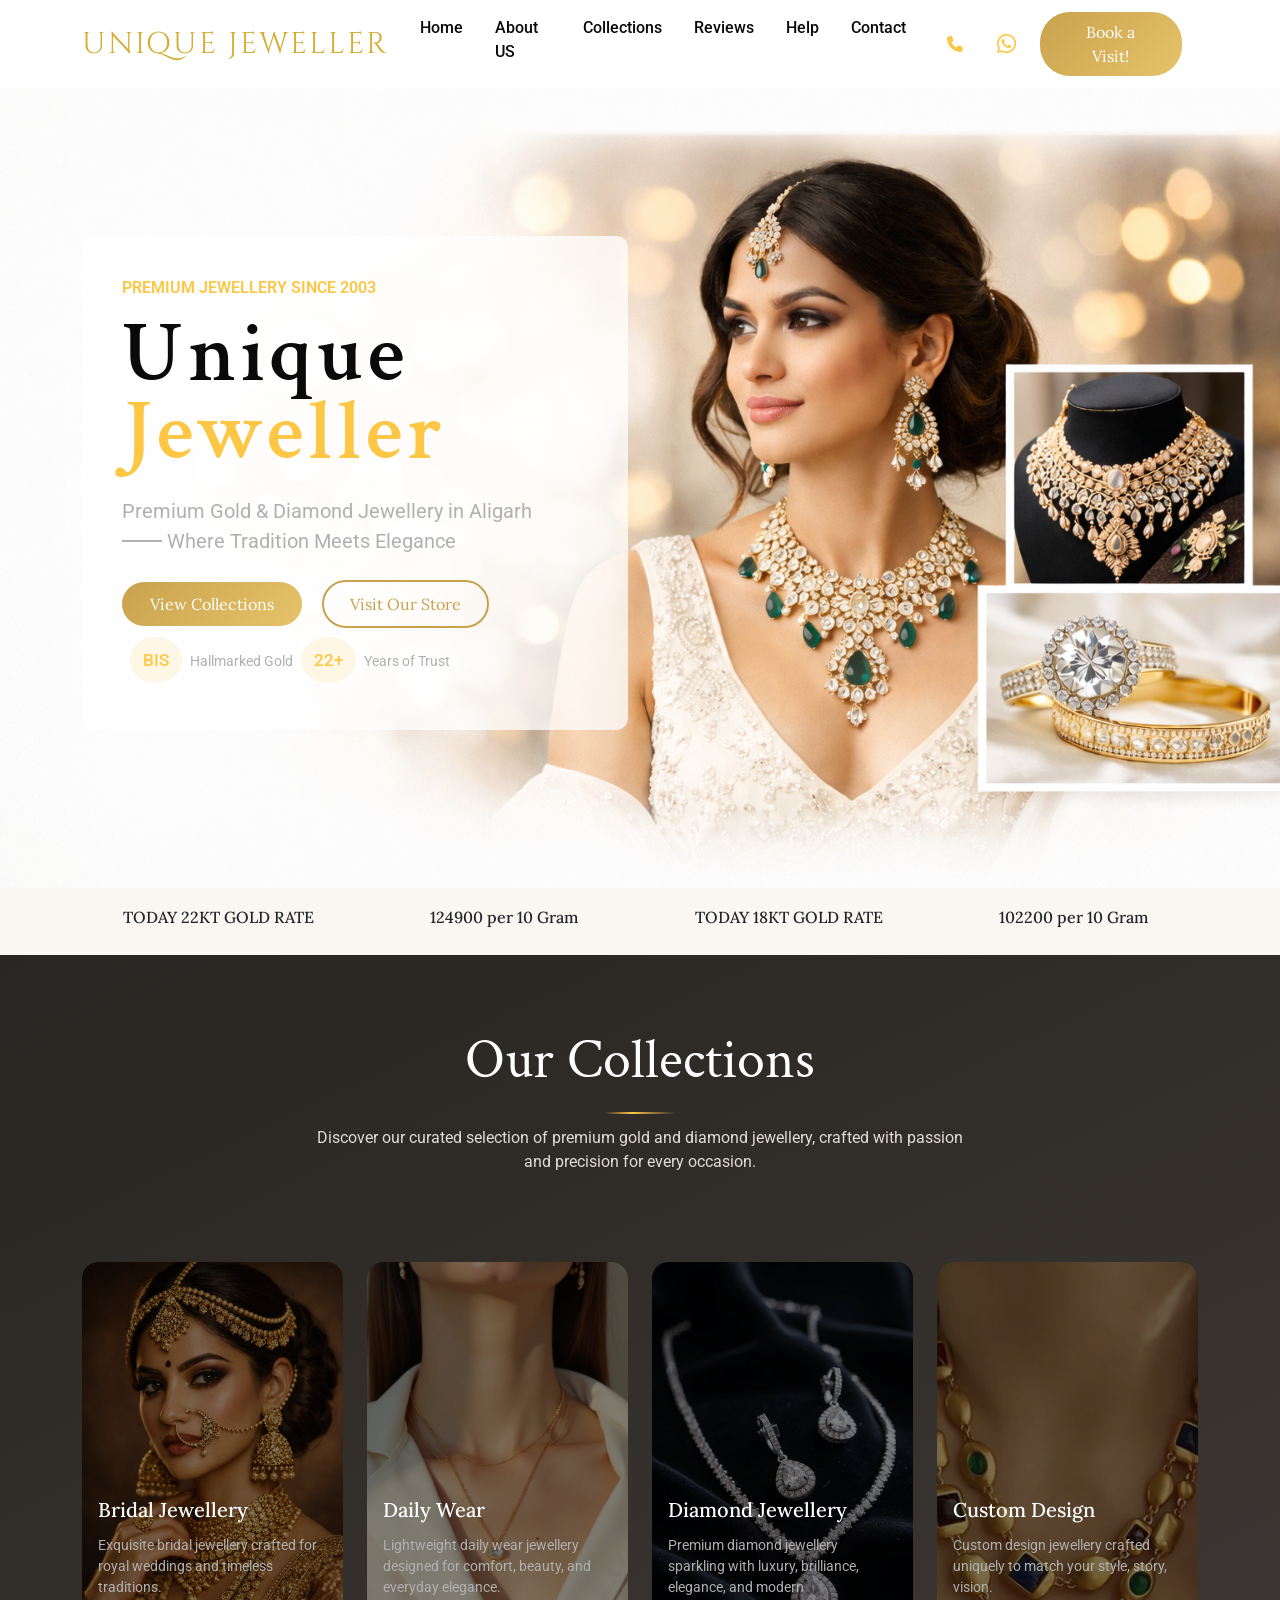
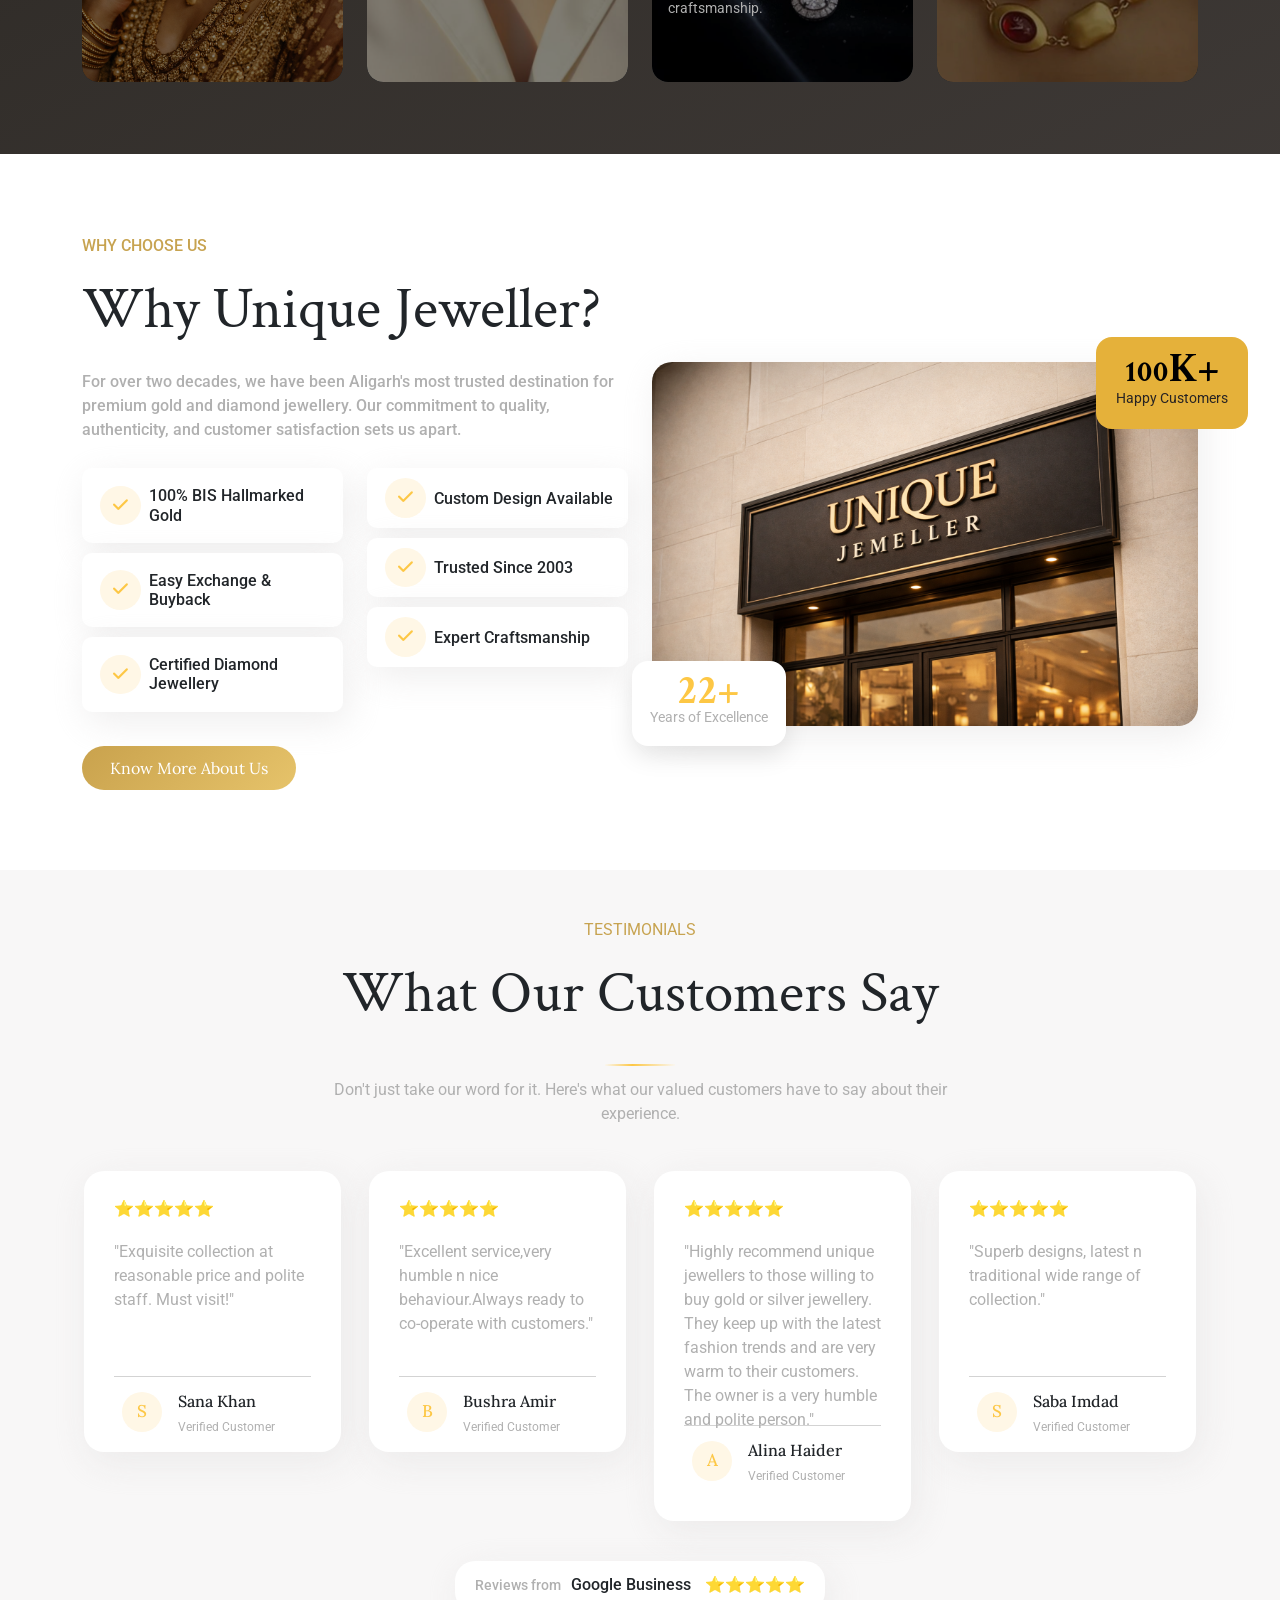
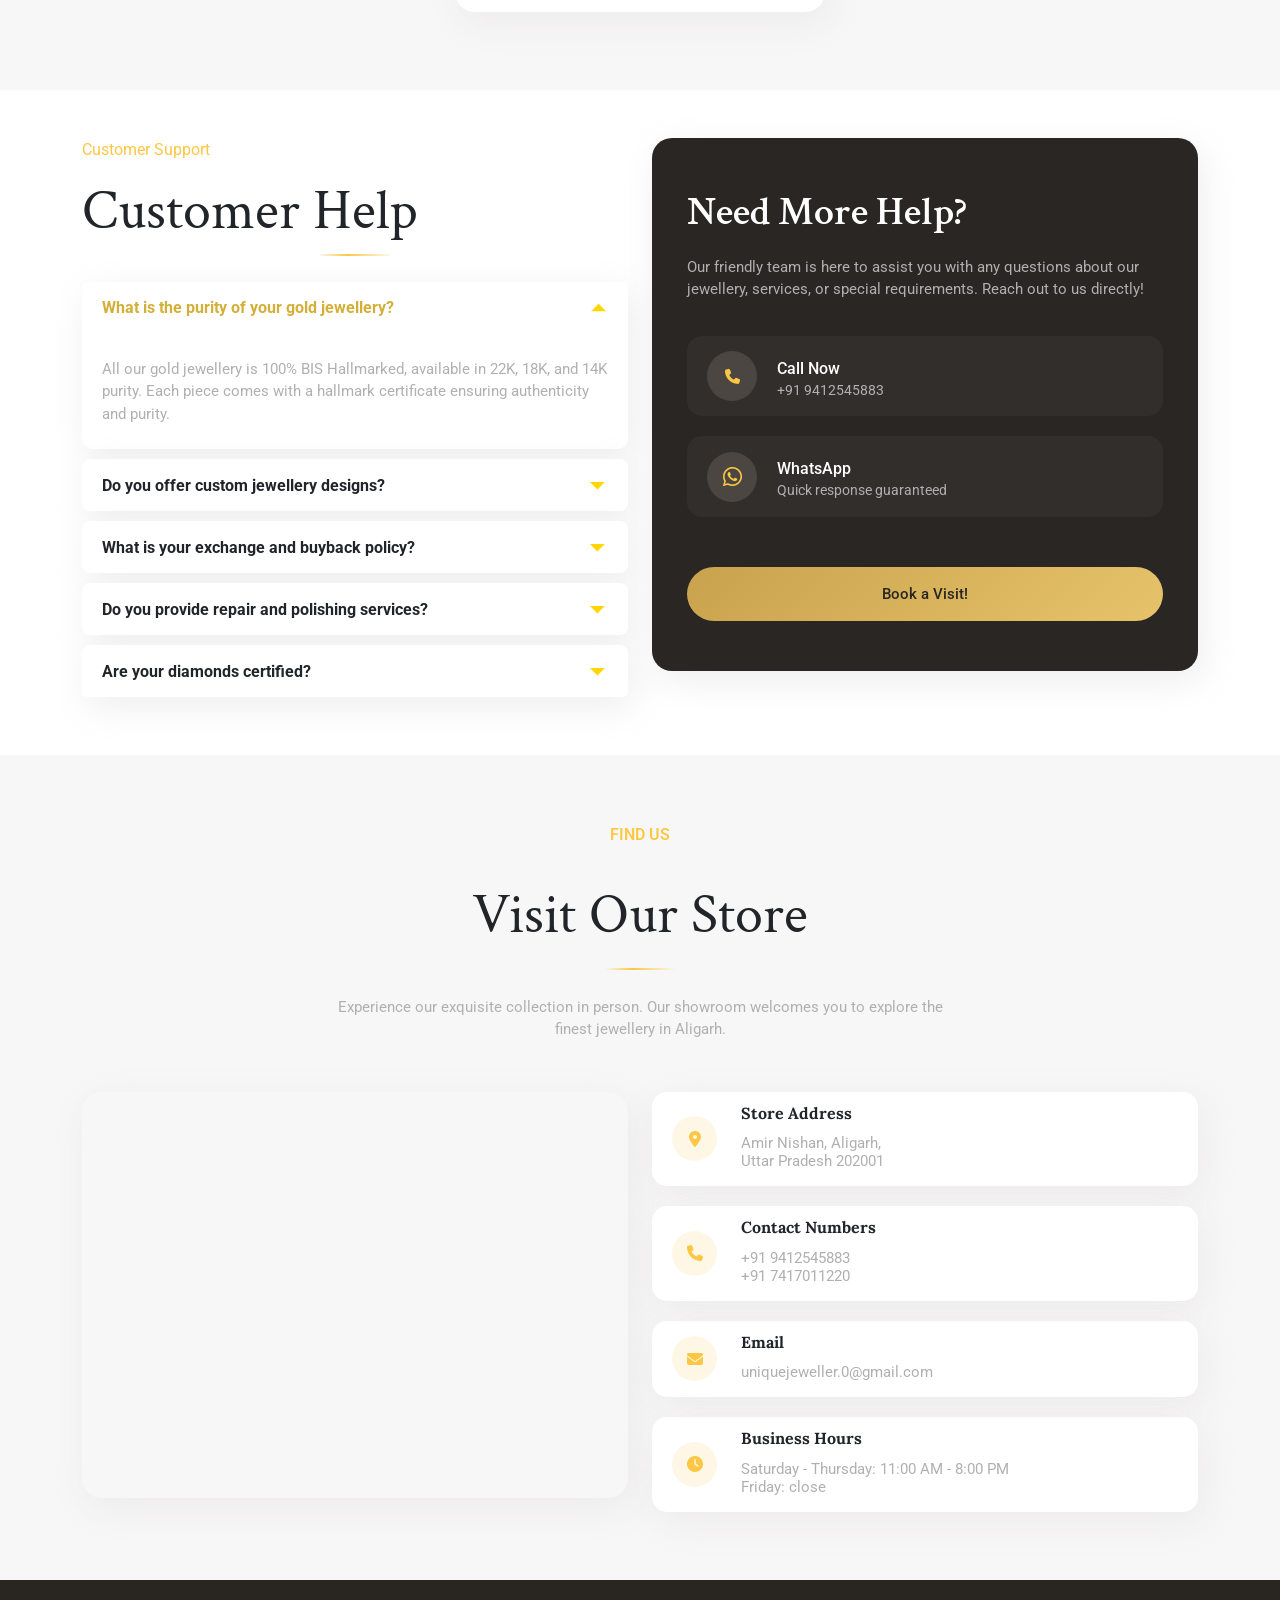
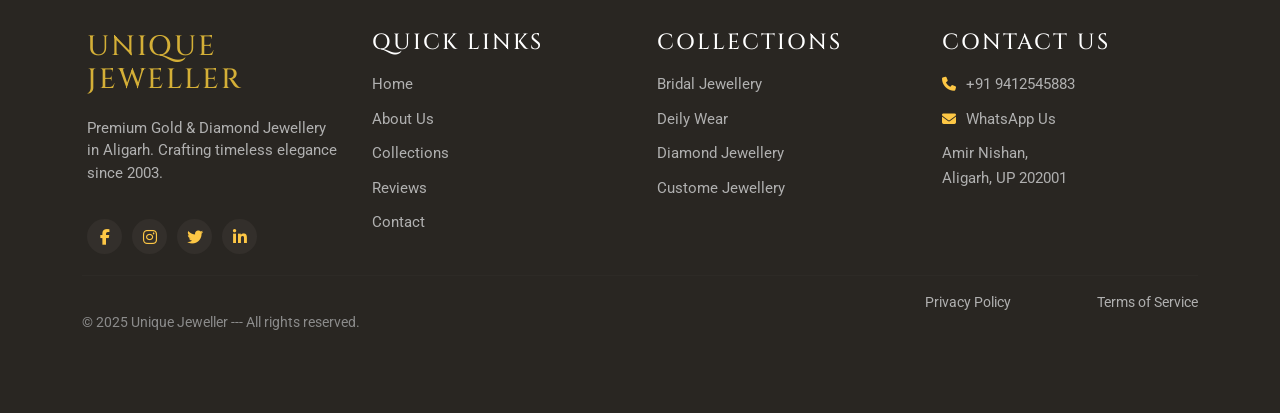
==== commit 4e78396f: "new update" ====
--- a/index.html
+++ b/index.html
@@ -73,9 +73,10 @@
             <a href="https://wa.me/+919412545883?text=Hello%20Unique%20Jeweller,%20I%20want%20to%20enquire%20about%20jewellery" class="ms-3 golden-icon d-flex justify-content-center align-items-center" type="submit" style="font-size: 22px;">
               <i class="fa-brands fa-whatsapp"></i>
             </a>
-            <a href="bookappointment.html" class="btn btn-golden mx-3 py-2 w-100">Book a Visit!</a>
-          </div>
-        </div>
+          </div>
+          <div class="d-flex align-items-lg-center justify-content-lg-center my-md-1 my-4">
+            <a href="bookappointment.html" class="btn btn-golden mx-3 py-2">Book a Visit!</a>
+          </div>
       </div>
     </div>
   </nav>
@@ -594,6 +595,36 @@
 
   <script src="./js/bootstrap.min.js"></script>
     <script>
+        const sections = document.querySelectorAll("section");
+  const navLinks = document.querySelectorAll(".nav-link");
+
+  window.addEventListener("scroll", () => {
+    let current = "";
+
+    sections.forEach(section => {
+      const sectionTop = section.offsetTop - 100;
+      if (pageYOffset >= sectionTop) {
+        current = section.getAttribute("id");
+      }
+    });
+
+    navLinks.forEach(link => {
+      link.classList.remove("active");
+      if (link.getAttribute("href") === "#" + current) {
+        link.classList.add("active");
+      }
+    });
+  });
+
+    document.querySelectorAll('.nav-link').forEach(link => {
+    link.addEventListener('click', () => {
+      const navbarCollapse = document.querySelector('.navbar-collapse');
+      if (navbarCollapse.classList.contains('show')) {
+        new bootstrap.Collapse(navbarCollapse).toggle();
+      }
+    });
+  });
+
     var tooltipTriggerList = [].slice.call(document.querySelectorAll('[data-bs-toggle="tooltip"]'))
     var tooltipList = tooltipTriggerList.map(function (tooltipTriggerEl) {
       return new bootstrap.Tooltip(tooltipTriggerEl)
--- a/css/style.css
+++ b/css/style.css
@@ -12,6 +12,9 @@
   --dark-color: #0A0A0A;
   --vlight-dark-color: #B0B0B0;
 }
+html {
+  scroll-behavior: smooth;
+}
 
 body {
   font-family: 'Lora', serif;
@@ -897,6 +900,12 @@
 
 }
 
+@media(max-width: 768px) {
+  .appointment-form form{
+    width: 100%;
+  }
+}
+
 .appointment-form form label{
   font-size: 14px;
   color: var(--light-dark-color);
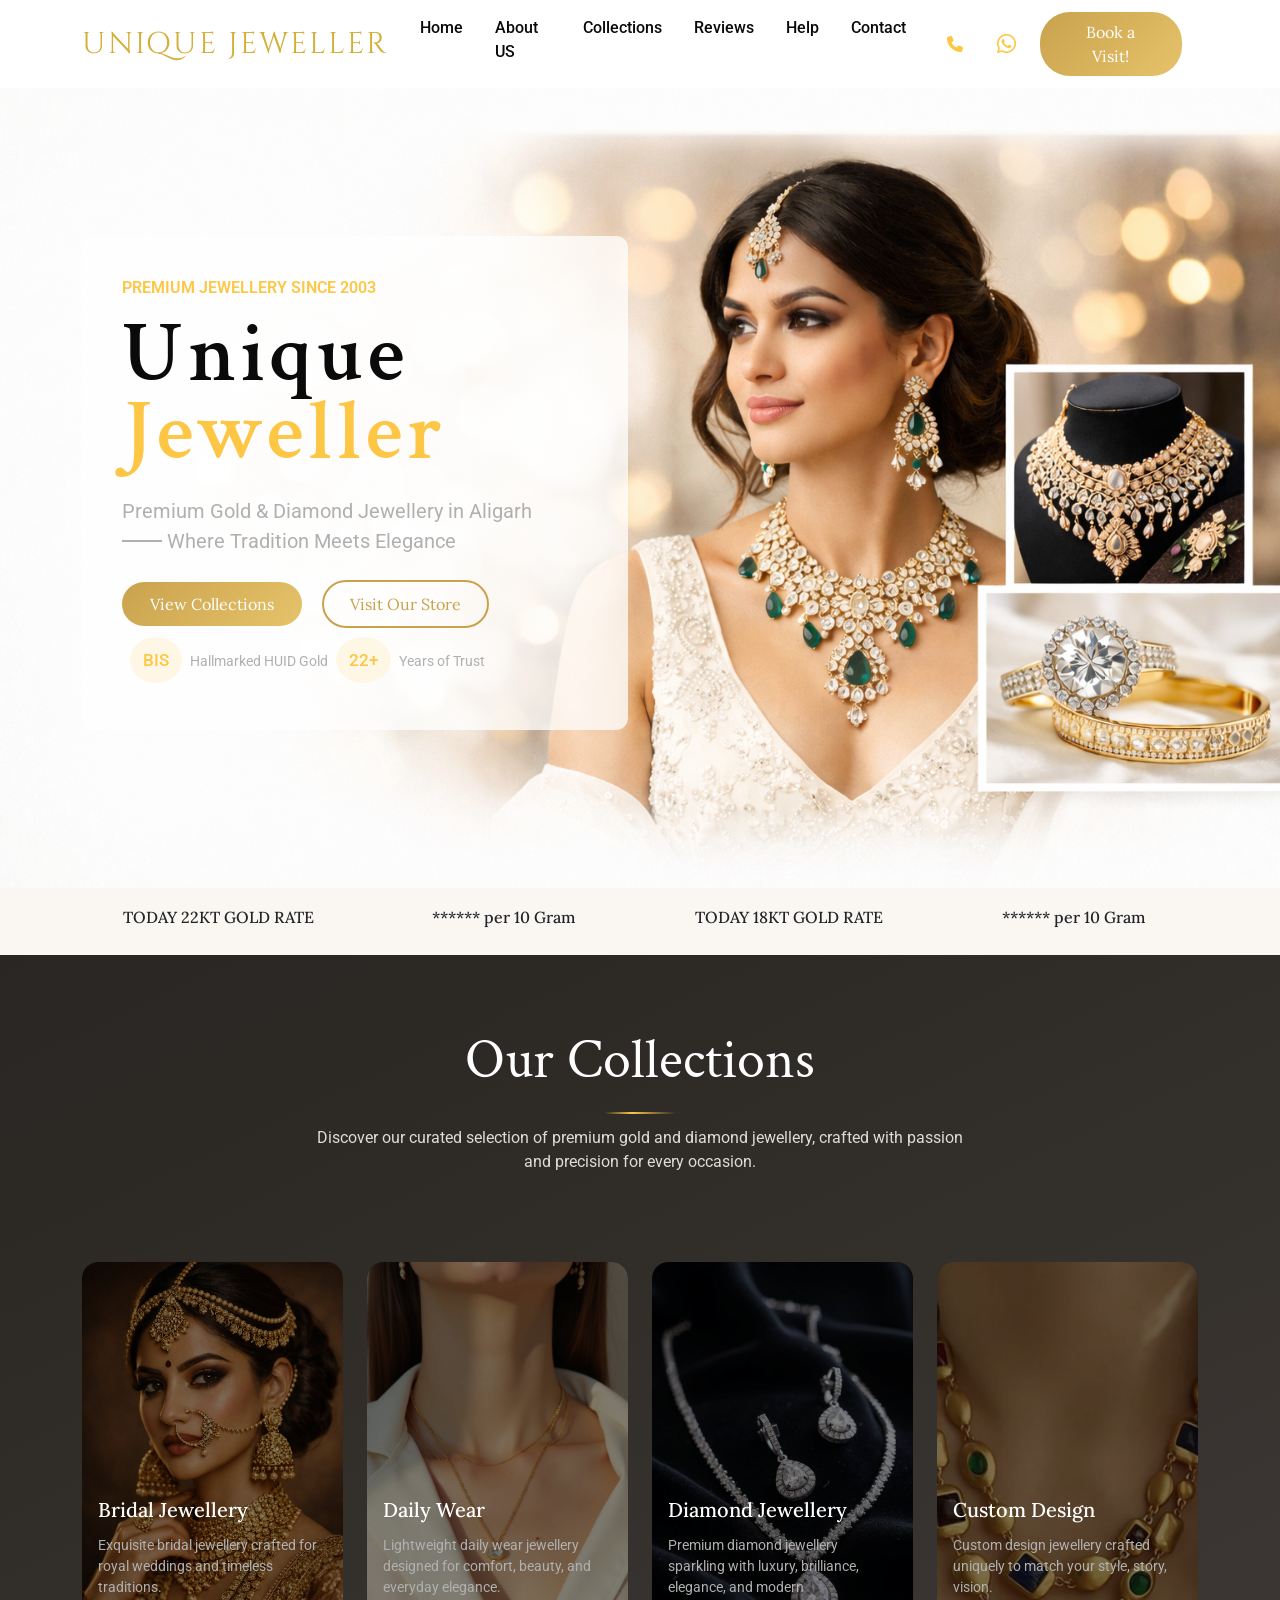
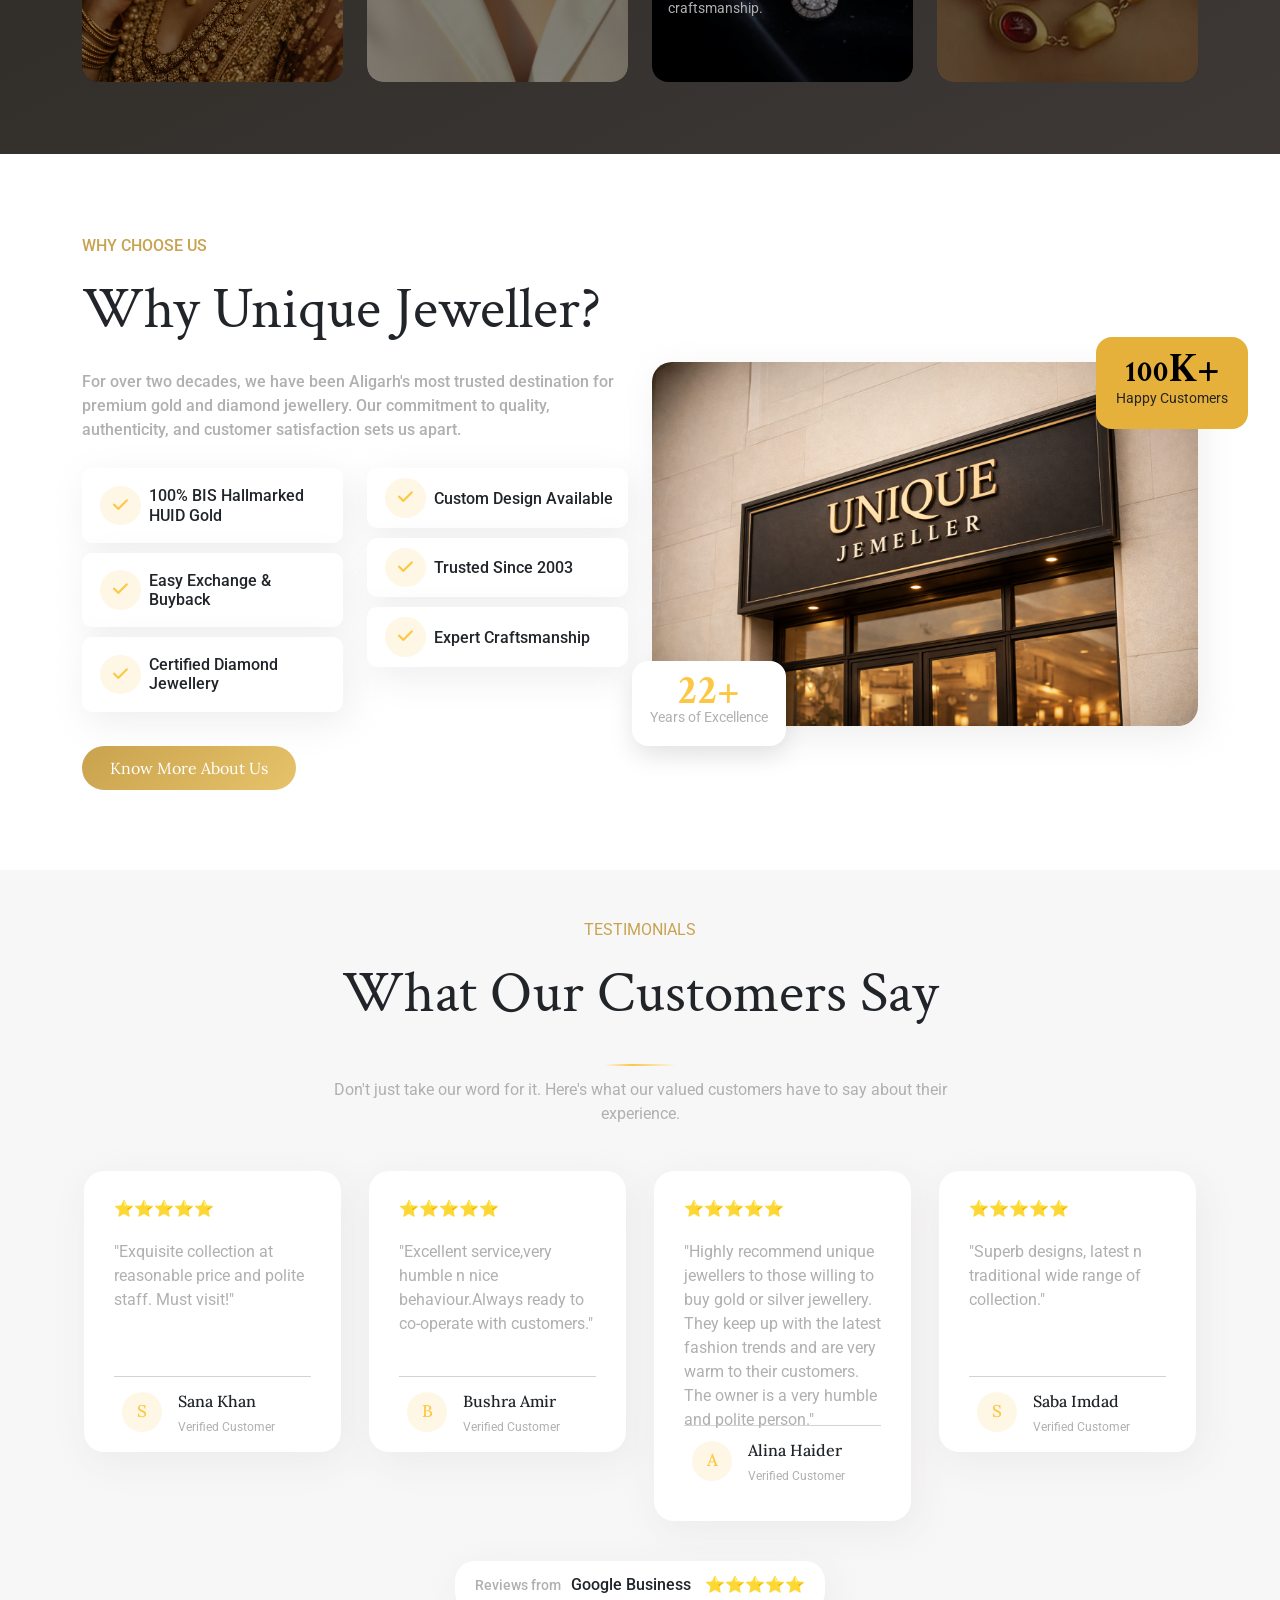
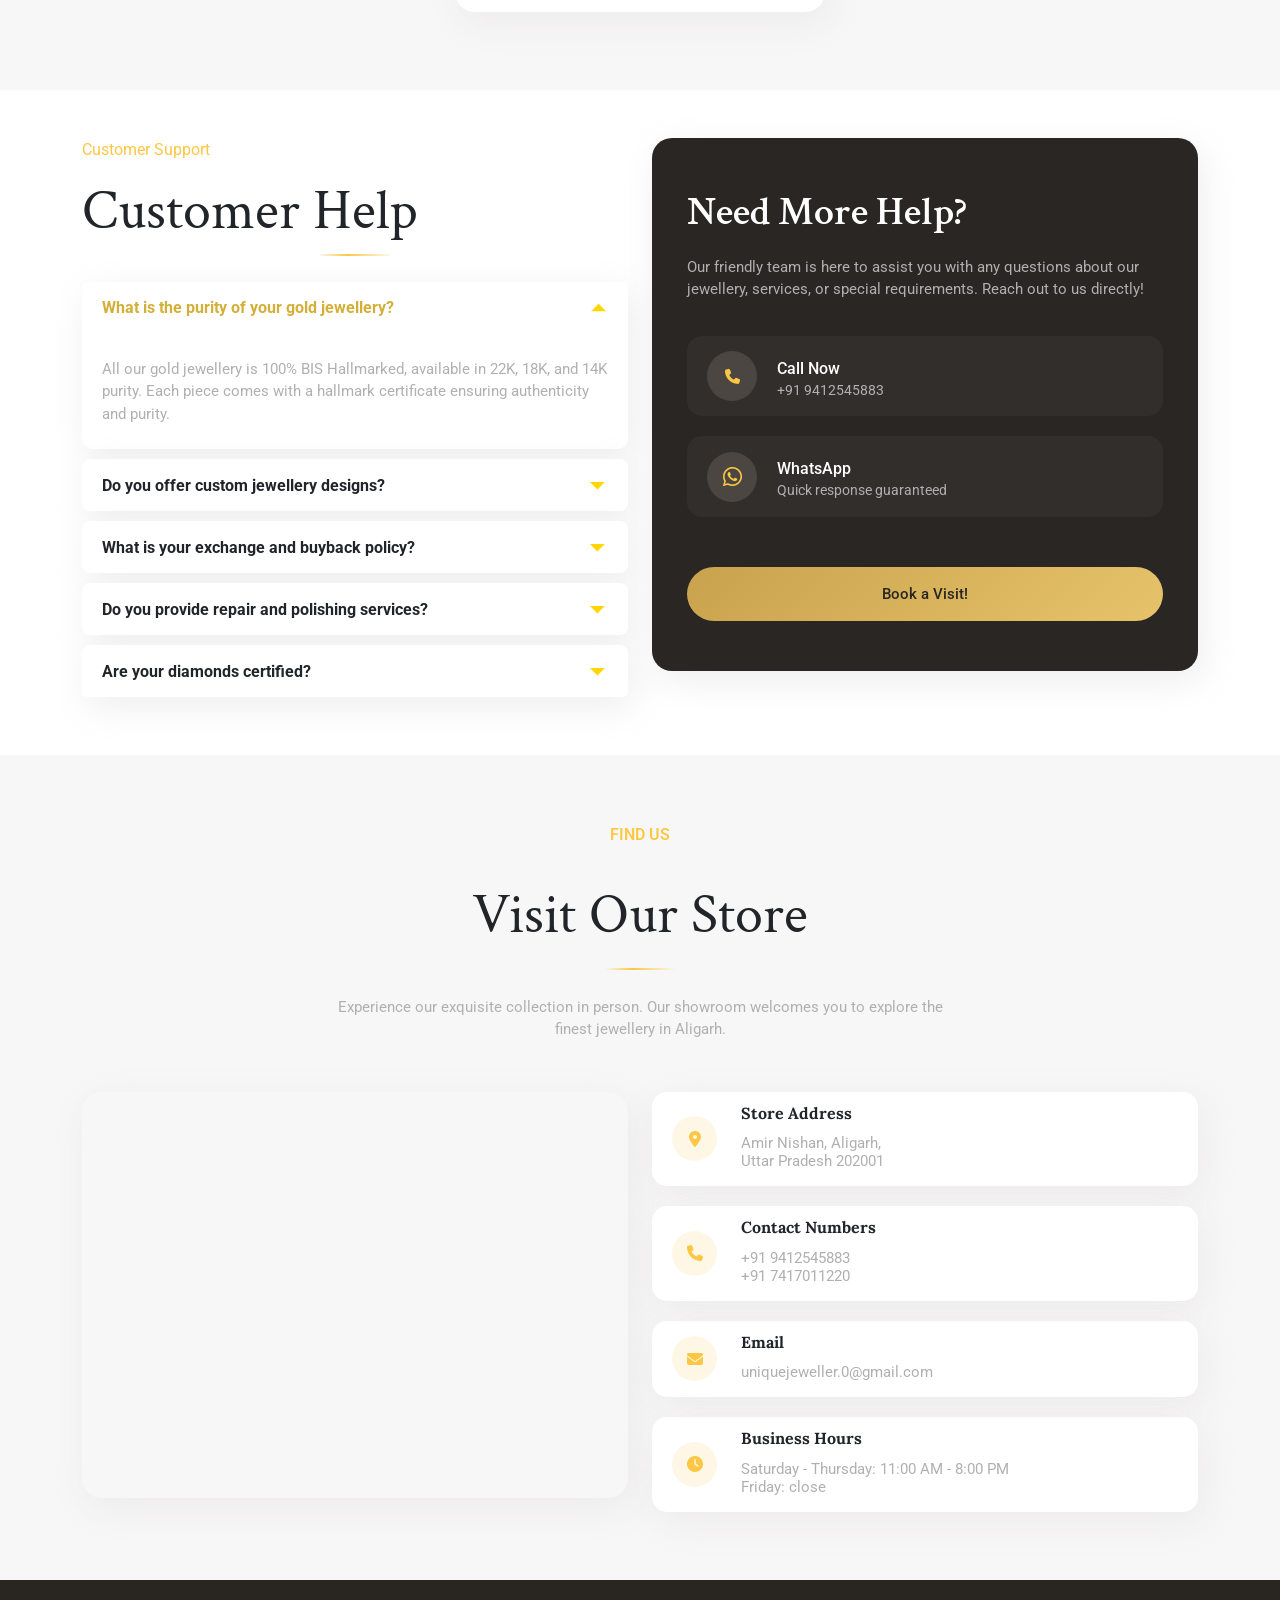
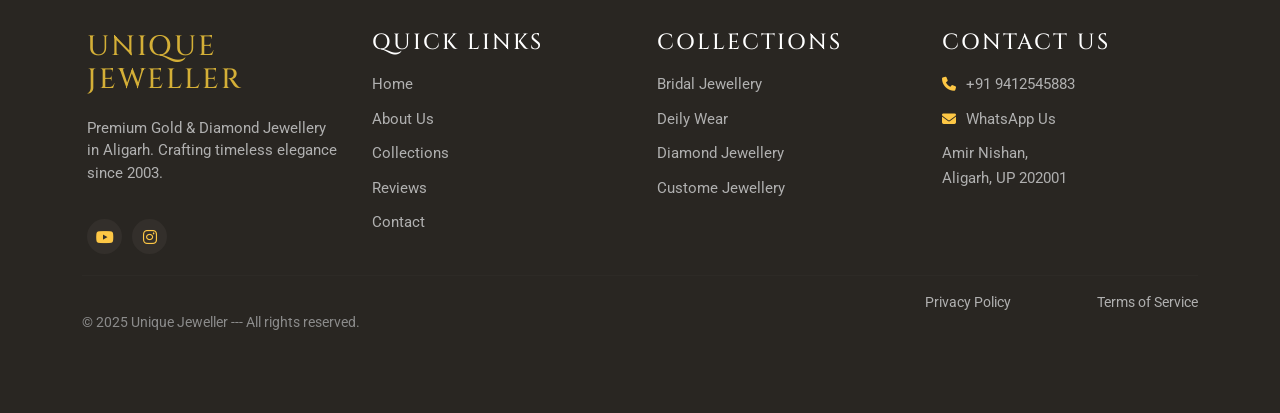
==== commit 2f1a4402: "new update" ====
--- a/index.html
+++ b/index.html
@@ -51,7 +51,7 @@
               <a class="nav-link mx-2" href="https://www.uniquejeweller.in">Home</a>
             </li>
             <li class="nav-item">
-              <a class="nav-link mx-2" href="#aboutus">About US</a>
+              <a class="nav-link mx-2" href="./aboutus.html">About US</a>
             </li>
             <li class="nav-item">
               <a class="nav-link mx-2" href="collections.html">Collections</a>
@@ -102,7 +102,7 @@
             <a href="https://www.google.com/maps/dir//Amir+Nishan,+Aligarh,+Uttar+Pradesh+202001/@30.3303503,78.0081109,15z/data=!4m8!4m7!1m0!1m5!1m1!1s0x3974a5ba114ba531:0xa2ebaacaaf89fecf!2m2!1d78.0837844!2d27.9034985?entry=ttu&g_ep=EgoyMDI1MTIwOS4wIKXMDSoASAFQAw%3D%3D"
               class="btn btn-outline-golden">Visit Our Store</a>
             <div class="bis d-md-flex">
-              <p><span class="icon">BIS</span>Hallmarked Gold</p>
+              <p><span class="icon">BIS</span>Hallmarked HUID Gold</p>
               <p><span class="icon">22+</span>Years of Trust</p>
             </div>
             
@@ -123,7 +123,7 @@
         </div>
         <div class="col-lg-3 col-md-6">
           <div class="key-hilight-item d-flex justify-content-center align-items-center">
-            <h6>124900 per 10 Gram</h6>
+            <h6>****** per 10 Gram</h6>
           </div>
         </div>
         <div class="col-lg-3 col-md-6">
@@ -133,7 +133,7 @@
         </div>
         <div class="col-lg-3 col-md-6">
           <div class="key-hilight-item d-flex justify-content-center align-items-center">
-            <h6>102200 per 10 Gram</h6>
+            <h6>****** per 10 Gram</h6>
           </div>
         </div>
       </div>
@@ -218,7 +218,7 @@
             <div class="col-md-6">
               <div class="why-choose-us-item d-flex justify-content-start align-items-center">
                 <span class="icon mx-2"><i class="fa-solid fa-check"></i></span>
-                <h6 class="mt-2">100% BIS Hallmarked Gold</h6>
+                <h6 class="mt-2">100% BIS Hallmarked HUID Gold</h6>
               </div>
               <div class="why-choose-us-item d-flex justify-content-start align-items-center">
                 <span class="icon mx-2"><i class="fa-solid fa-check"></i></span>
@@ -535,10 +535,8 @@
             <h2>Unique Jeweller</h2>
             <p>Premium Gold & Diamond Jewellery in Aligarh. Crafting timeless elegance since 2003.</p>
             <div class="d-flex align-item center">
-              <a href="#" class="golden-icon d-flex justify-content-center align-items-center"><i class="fa-brands fa-facebook-f"></i></a>
-              <a href="#" class="golden-icon d-flex justify-content-center align-items-center"><i class="fa-brands fa-instagram"></i></a>
-              <a href="#" class="golden-icon d-flex justify-content-center align-items-center"><i class="fa-brands fa-twitter"></i></a>
-              <a href="#" class="golden-icon d-flex justify-content-center align-items-center"><i class="fa-brands fa-linkedin-in"></i></a>
+              <a href="https://www.youtube.com/@uniquejeweller" class="golden-icon d-flex justify-content-center align-items-center"><i class="fa-brands fa-youtube"></i></a>
+              <a href="https://www.instagram.com/uniquejewellerofficial/" class="golden-icon d-flex justify-content-center align-items-center"><i class="fa-brands fa-instagram"></i></a>
             </div>
           </div>
         </div>
@@ -548,7 +546,7 @@
             <h3>Quick Links</h3>
             <ul>
               <li><a href="#">Home</a></li>
-              <li><a href="#">About Us</a></li>
+              <li><a href="./aboutus.html">About Us</a></li>
               <li><a href="#">Collections</a></li>
               <li><a href="#">Reviews</a></li>
               <li><a href="#">Contact</a></li>
--- a/css/style.css
+++ b/css/style.css
@@ -1,16 +1,20 @@
 /* ===================== */
 /* COMMOM CSS */
-
+@import url('https://fonts.googleapis.com/css2?family=Playfair+Display:ital,wght@0,400;0,500;0,600;0,700;1,400;1,500&family=DM+Sans:ital,wght@0,300;0,400;0,500;0,600;0,700;1,400&display=swap');
 :root {
   --main-color: #d4af37;
   --secondary-color: #FAF7F2;
   --third-color: #FAF7F2;
   --fourth-color: #FDC745;
+  --fourth-dark-color: #d19e1d;
   --fifth-color: #D3D3D3;
   --sixth-color: #ffffff;
   --light-dark-color: #7d7266;
   --dark-color: #0A0A0A;
   --vlight-dark-color: #B0B0B0;
+    /* Fonts */
+    --font-serif: 'Playfair Display', Georgia, serif;
+    --font-sans: 'DM Sans', system-ui, sans-serif;
 }
 html {
   scroll-behavior: smooth;
@@ -23,6 +27,9 @@
 }
 .golden{
   color:#c7a350;
+}
+.dark-golden{
+  color: var(--fourth-dark-color);
 }
 a,
 a:hover,
@@ -42,6 +49,14 @@
   border: 0;
   background-color: #FFF7E6;
   color: var(--fourth-color);
+}
+.line {
+  width: 40px;
+  height: 2px;
+  position: relative;
+  bottom: 6px;
+  background-color: var(--vlight-dark-color);
+  display: inline-block;
 }
 
 .btn:focus,
@@ -899,6 +914,11 @@
   background-color: #ffffff;
 
 }
+@media(max-width: 768px) {
+.appointment-form form{
+    width: 100%;
+  }
+}
 
 @media(max-width: 768px) {
   .appointment-form form{
@@ -1056,3 +1076,416 @@
   font-family: "Roboto", sans-serif;
   color: var(--light-dark-color);
 }
+
+/* About section start */
+
+/* hero section  */
+.about-hero {
+  margin-top: 78px;
+  /* fixed navbar space */
+  background-image: url("../images/hero-jewellery.jpg");
+  background-size: cover;
+  background-position: center right;
+  /* model right side */
+  background-repeat: no-repeat;
+  height: 90vh;
+  display: flex;
+  align-items: center;
+  justify-content: center;
+}
+/* Gradient overlay */
+.about-hero::before {
+  content: "";
+  position: absolute;
+  inset: 0;
+  background: linear-gradient(
+    to right,
+    rgba(255, 255, 255, 0.95) 0%,
+    rgba(255, 255, 255, 0.85) 25%,
+    rgba(255, 255, 255, 0.90) 40%,
+    rgba(255, 255, 255, 0.45) 55%,
+    rgba(255, 255, 255, 0.1) 85%
+  );
+  z-index:1;
+}
+.about-container{
+  position: relative;
+  z-index: 2;
+}
+.about-hero-content {
+  position: relative;
+  padding-right: 15px;
+  
+}
+.about-hero-content .est{
+  font-family: var(--font-sans);
+  font-size: 1.2rem;
+  font-weight: 200;
+  color: var(--fourth-dark-color);
+}
+.about-hero-content .line{
+  width: 50px;
+  height: 1px;
+  position: relative;
+  bottom: 6px;
+  background-color: var(--fourth-dark-color);
+  display: inline-block;
+  margin-right: 10px;
+}
+
+.about-hero-content h1 {
+  font-size: 4.5rem;
+  font-weight: 700;
+  color: var(--dark-color);
+  font-family: var(--font-serif);
+  font-weight: 400;
+  font-style: normal;
+  padding: 5px 0;
+}
+
+.about-hero-content h1 span {
+  color: var(--fourth-dark-color);
+}
+
+.about-hero-content p {
+  font-size: 20px;
+  color:#61584f;
+  font-weight: 400;
+}
+.about-hero-content .btn{
+  font-size: 20px;
+  font-family: var(--font-sans);
+}
+.about-hero-content .btn-golden {
+  background: linear-gradient(135deg, #d19e1d, #e6c36a);
+  color: #fff;
+  padding: 12px 28px; 
+  border-radius: 10px;
+  border: none;
+}
+
+.about-hero-content .btn-golden:hover {
+  background: linear-gradient(135deg, #b8923e, #d4b25f);
+  color: #fff;
+}
+
+.about-hero-content .btn-outline-golden {
+  border: 2px solid #d19e1d;
+  color: var(--fourth-dark-color);
+  padding: 10px 28px;
+  border-radius: 10px;
+}
+
+.about-hero-content .btn-outline-golden:hover {
+  background: #c9a24d;
+  color: #fff;
+}
+.about-hero-content .bis{
+  border-top: 0.3px solid var(--fourth-dark-color);
+  margin-top: 35px;
+  padding: 25px 0;
+  display: flex;
+}
+.about-hero-content .bis p{
+  font-family: var(--font-sans);
+  font-size: 13px;
+  font-weight: 300;
+  color: #61584f;
+  margin-right: 25px;
+  text-transform: uppercase;
+  text-align: center;
+}
+.about-hero-content p span{
+  font-family: var(--font-serif);
+  margin-left: 8px;
+  margin-right: 8px;
+  font-size: 2.2rem;
+  font-weight: 400;
+  color: var(--fourth-dark-color);
+}
+
+@media (max-width: 768px) {
+  .about-hero {
+    margin-top: 0;
+    background-size: cover;
+    background-position: center center;
+    height: 100vh;
+  }
+
+  .about-hero-content {
+    padding: 10px;
+    margin-top: 25px;
+  }
+
+  .about-hero-content h1 {
+    font-size: 45px;
+  }
+
+  .about-hero-content p {
+    font-size: 16px;
+  }
+
+  .about-hero-content .btn {
+    width: 100%;
+    margin-top: 25px;
+  }
+  .about-hero-content .bis{
+    display: flex;
+    align-items: center;
+    justify-content: center;
+    margin-top: 50px;
+  }
+  .about-hero-content .bis p{
+    margin-right: 10px;
+    margin-left: 10px;
+  }
+
+}
+
+/* about why choose us */
+.about-why-choose-us{
+  padding: 80px 0;
+}
+.about-why-choose-us .image-box::after{
+  content: "";
+  position: absolute;
+  top: 15px;
+  left: 15px;
+  width: 100%;
+  height: 100%;
+  border: 2px solid var(--fourth-color);
+  border-radius: 10px;
+  background: transparent;
+  z-index: -1;
+}
+.about-why-choose-us .badge-top {
+  background-color: var(--fourth-dark-color);
+  top: -25px;
+  right: 550px;
+  font-family: var(--font-serif);
+  color: #ffffff;
+}
+.about-why-choose-us .badge-top small{
+   color: #ffffff;
+   font-family: var(--font-serif);
+}
+.about-why-choose-us .about-text{
+  padding: 25px 10px;
+  margin-left: 15px;
+}
+.about-why-choose-us .about-text p{}
+
+.about-why-choose-us .about-text p span{
+  width: 40px;
+  height: 1px;
+  position: relative;
+  bottom: 6px;
+  background-color: var(--fourth-dark-color);
+  display: inline-block;
+  margin-right: 5px;
+}
+.about-why-choose-us .about-text h2{
+  font-size: 3rem;
+  font-weight: 500;
+  font-family: var(--font-serif);
+}
+.about-why-choose-us .about-text-one{
+  border-bottom: 1px solid var(--fourth-color);
+}
+.about-why-choose-us .about-text-one p{
+  font-family: var(--font-sans);
+  font-size: 16px;
+  color: var(--light-dark-color);
+  padding:5px 0;
+}
+.about-why-choose-us .about-text-two h4{
+  font-size: 1.2rem;
+  font-weight: 500;
+  color: var(--fourth-dark-color);
+  font-family: var(--font-serif);
+}
+.about-why-choose-us .about-text-two p{
+  font-size: 14px;
+  color: var(--vlight-dark-color);
+}
+.about-why-choose-us .about-text-two p span{
+  width: 20px;
+  height: 1px;
+  position: relative;
+  bottom: 4px;
+  background-color: var(--vlight-dark-color);
+  display: inline-block;
+  margin-right: 2px;
+}
+
+
+
+/* our Philosophy */
+
+.our-philosophy{
+  padding: 80px 0px;
+  background-color: #f5eddf;
+}
+.our-philosophy .our-philosophy-text{
+  padding: 25px 10px;
+  margin-left: 15px;
+}
+.our-philosophy .our-philosophy-text p{
+  font-size: 16px;
+  color: var(--fourth-dark-color);
+  padding:5px 0;
+}
+.our-philosophy .our-philosophy-text h2{
+  font-size: 3rem;
+  font-weight: 500;
+  font-family: var(--font-serif);
+}
+.our-philosophy .our-philosophy-text .para{
+  color: var(--light-dark-color);
+}
+.our-philosophy .our-philosophy-text p span{
+  width: 20px;
+  height: 1px;
+  position: relative;
+  bottom: 4px;
+  background-color: var(--vlight-dark-color);
+  display: inline-block;
+  margin-right: 2px;
+}
+
+.our-philosophy .our-philosophy-item{
+  background-color: #ffffff;
+  padding: 25px 30px;
+  margin-left: 15px;
+  border-radius: 10px;
+  margin-top: 25px;
+  height: 320px;
+}
+.our-philosophy .our-philosophy-item span{
+  width: 60px;
+  height:60px;
+  border-radius: 50%;
+  background-color: #FFF7E6;
+  display: flex;
+  align-items: center;
+  justify-content: center;
+  font-size: 25px;
+  color: var(--fourth-color);
+}
+.our-philosophy .our-philosophy-item h4{
+  color: var(--dark-color);
+  font-size: 1.2rem;
+  font-weight: 500;
+  font-family: var(--font-serif);
+}
+.our-philosophy .our-philosophy-item p{
+  font-family: var(--font-sans);
+  font-size: 15px;
+  color: var(--light-dark-color);
+}
+.our-philosophy .our-philosophy-item .b-line{
+  width: 0%;
+  height: 2px;
+  background-color: var(--fourth-dark-color);
+  margin: 15px 0;
+  transition: width 0.5s ease-in-out;
+}
+.our-philosophy .our-philosophy-item:hover span{
+  background-color: var(--fourth-dark-color);
+  color: #ffffff;
+}
+.our-philosophy .our-philosophy-item:hover h4{
+  color: var(--fourth-dark-color);
+}
+.our-philosophy .our-philosophy-item:hover .b-line{
+  width: 100%;
+}
+
+/* craftsmanship */
+.craftsmanship{
+  padding: 80px 0px;
+}
+.craftsmanship .craftsmanship-text{
+  padding: 25px 10px;
+  margin-left: 15px;
+}
+.craftsmanship .craftsmanship-text p{
+  font-size: 16px;
+  color: var(--fourth-dark-color);
+  padding:5px 0;
+  font-family: var(--font-sans);
+  letter-spacing: 2px;
+  font-weight: 300;
+}
+.craftsmanship .craftsmanship-text p .line{
+  width: 30px;
+  height: 1px;
+  position: relative;
+  bottom: 4px;
+  background-color: var(--fourth-dark-color);
+  display: inline-block;
+  margin-right: 8px;
+}
+.craftsmanship .craftsmanship-text h2{
+  font-size: 3rem;
+  font-weight: 500;
+  font-family: var(--font-serif);
+  padding: 10px 0;
+}
+.craftsmanship .craftsmanship-text .para{
+  color: var(--light-dark-color);
+  letter-spacing: 0px;
+  font-size: 18px;
+  font-weight: 400;
+}
+.craftsmanship .craftsmanship-text-one P{
+  font-size: 16px;
+  color: var(--light-dark-color);
+  font-family: var(--font-sans);
+  letter-spacing: 1px;
+  font-weight: 300;
+  padding: 0;
+}
+.craftsmanship .craftsmanship-text-one P span{
+  color: var(--fourth-dark-color);
+  font-weight: 500;
+  font-size: 20px;
+  margin-right: 10px;
+}
+
+.craftsmanship .craftsmanship-text-two {
+  border-top: 0.2px solid var(--fourth-dark-color);
+  margin-top: 35px;
+  padding: 25px 0;
+  display: flex;
+}
+.craftsmanship .craftsmanship-text-two p{
+  font-family: var(--font-sans);
+  font-size: 12px;
+  font-weight: 300;
+  color: #61584f;
+  margin-right: 70px;
+  text-transform: uppercase;
+  text-align: center;
+}
+.craftsmanship .craftsmanship-text-two p span{
+  font-family: var(--font-serif);
+  margin-left: 8px;
+  margin-right: 8px;
+  font-size: 1.8rem;
+  font-weight: 400;
+  color: var(--fourth-dark-color);
+}
+
+.craftsmanship .image-box::after{
+  content: "";
+  position: absolute;
+  top: 15px;
+  left: 15px;
+  width: 100%;
+  height: 100%;
+  border: 2px solid var(--fourth-color);
+  border-radius: 10px;
+  background: transparent;
+  z-index: -1;
+}
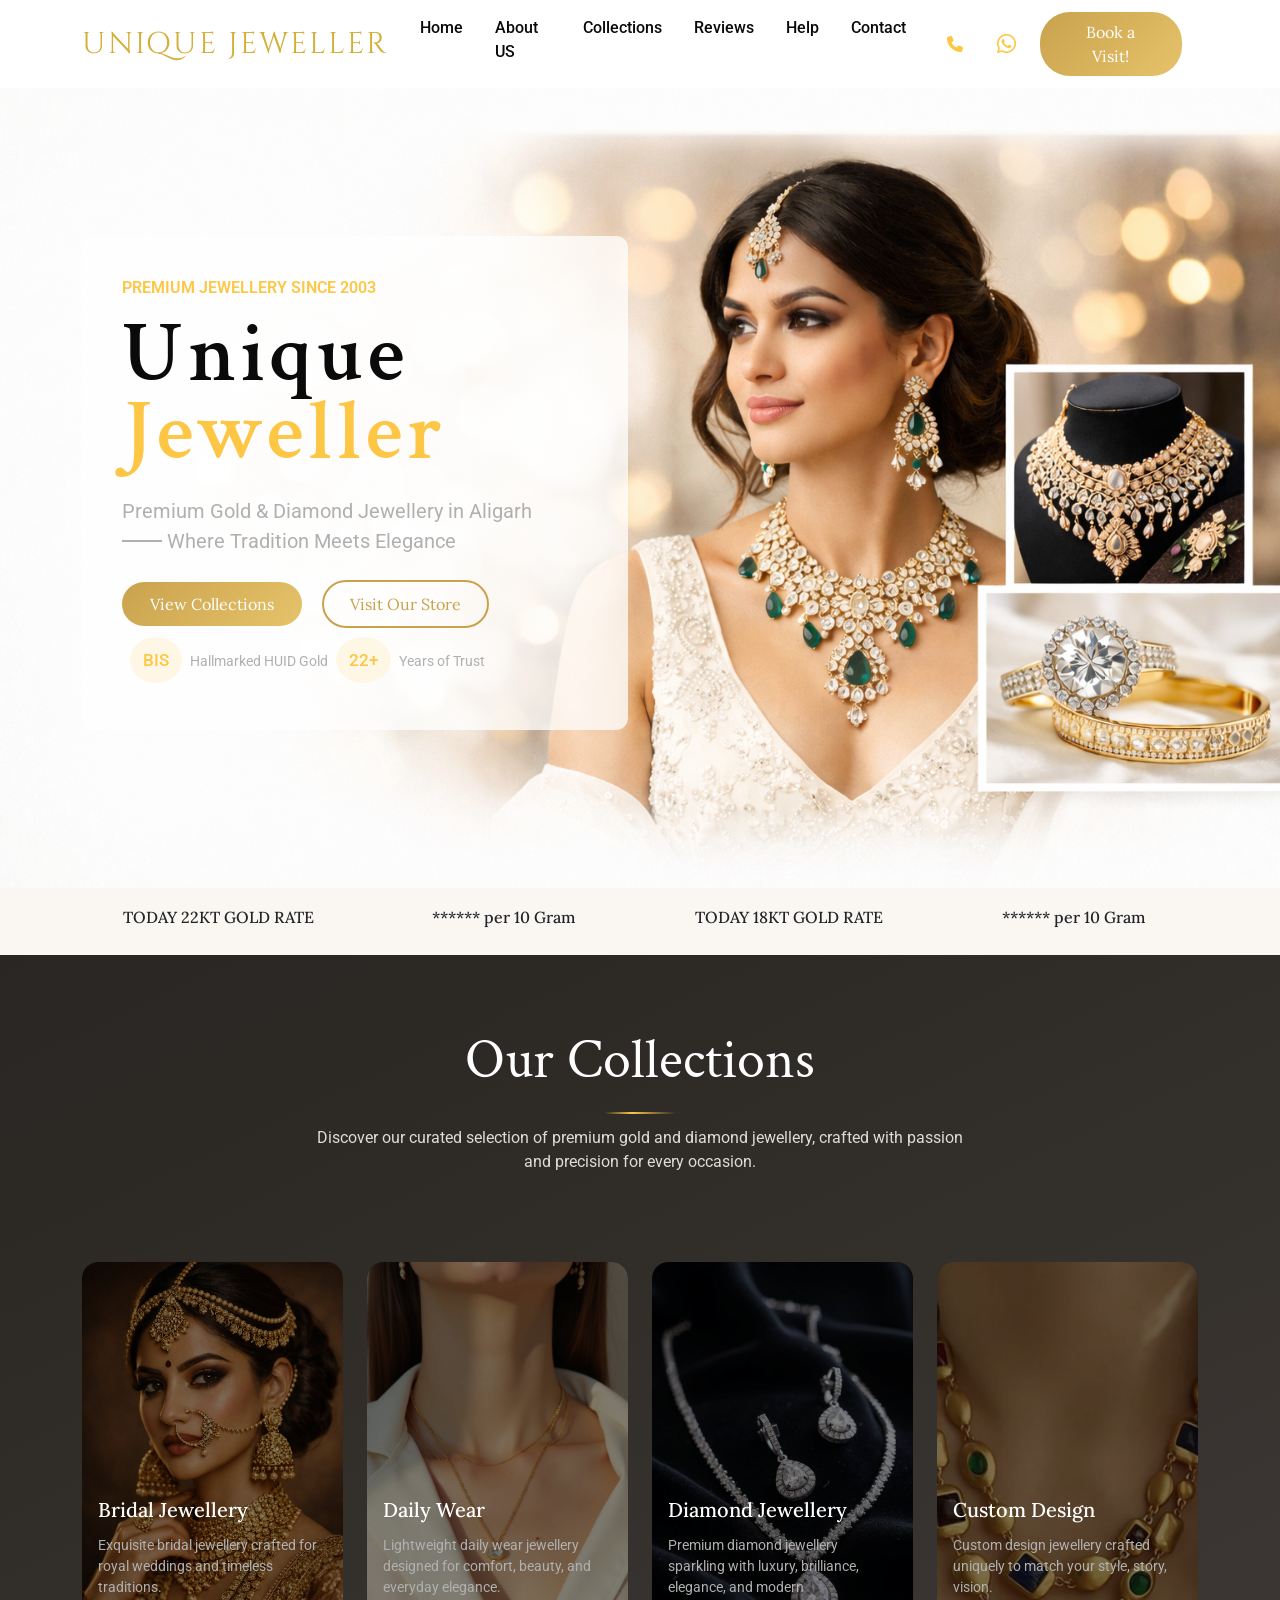
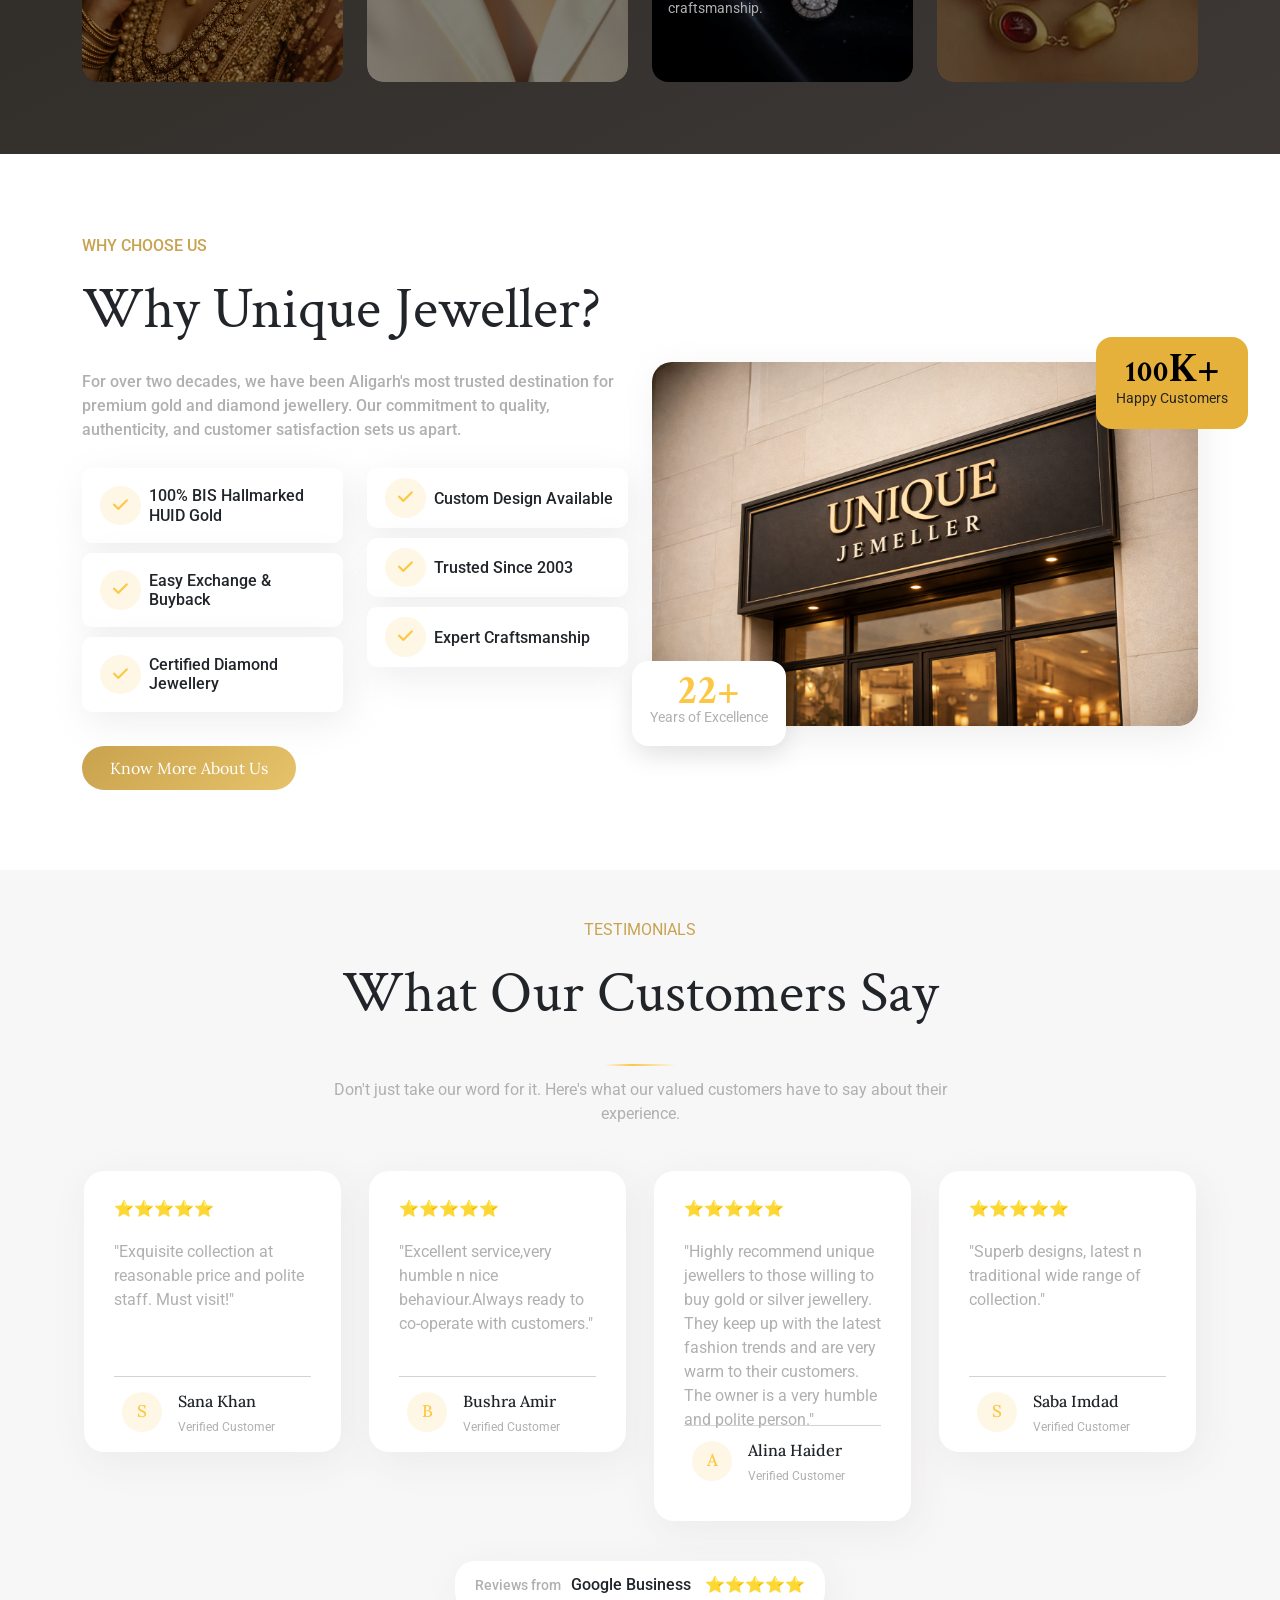
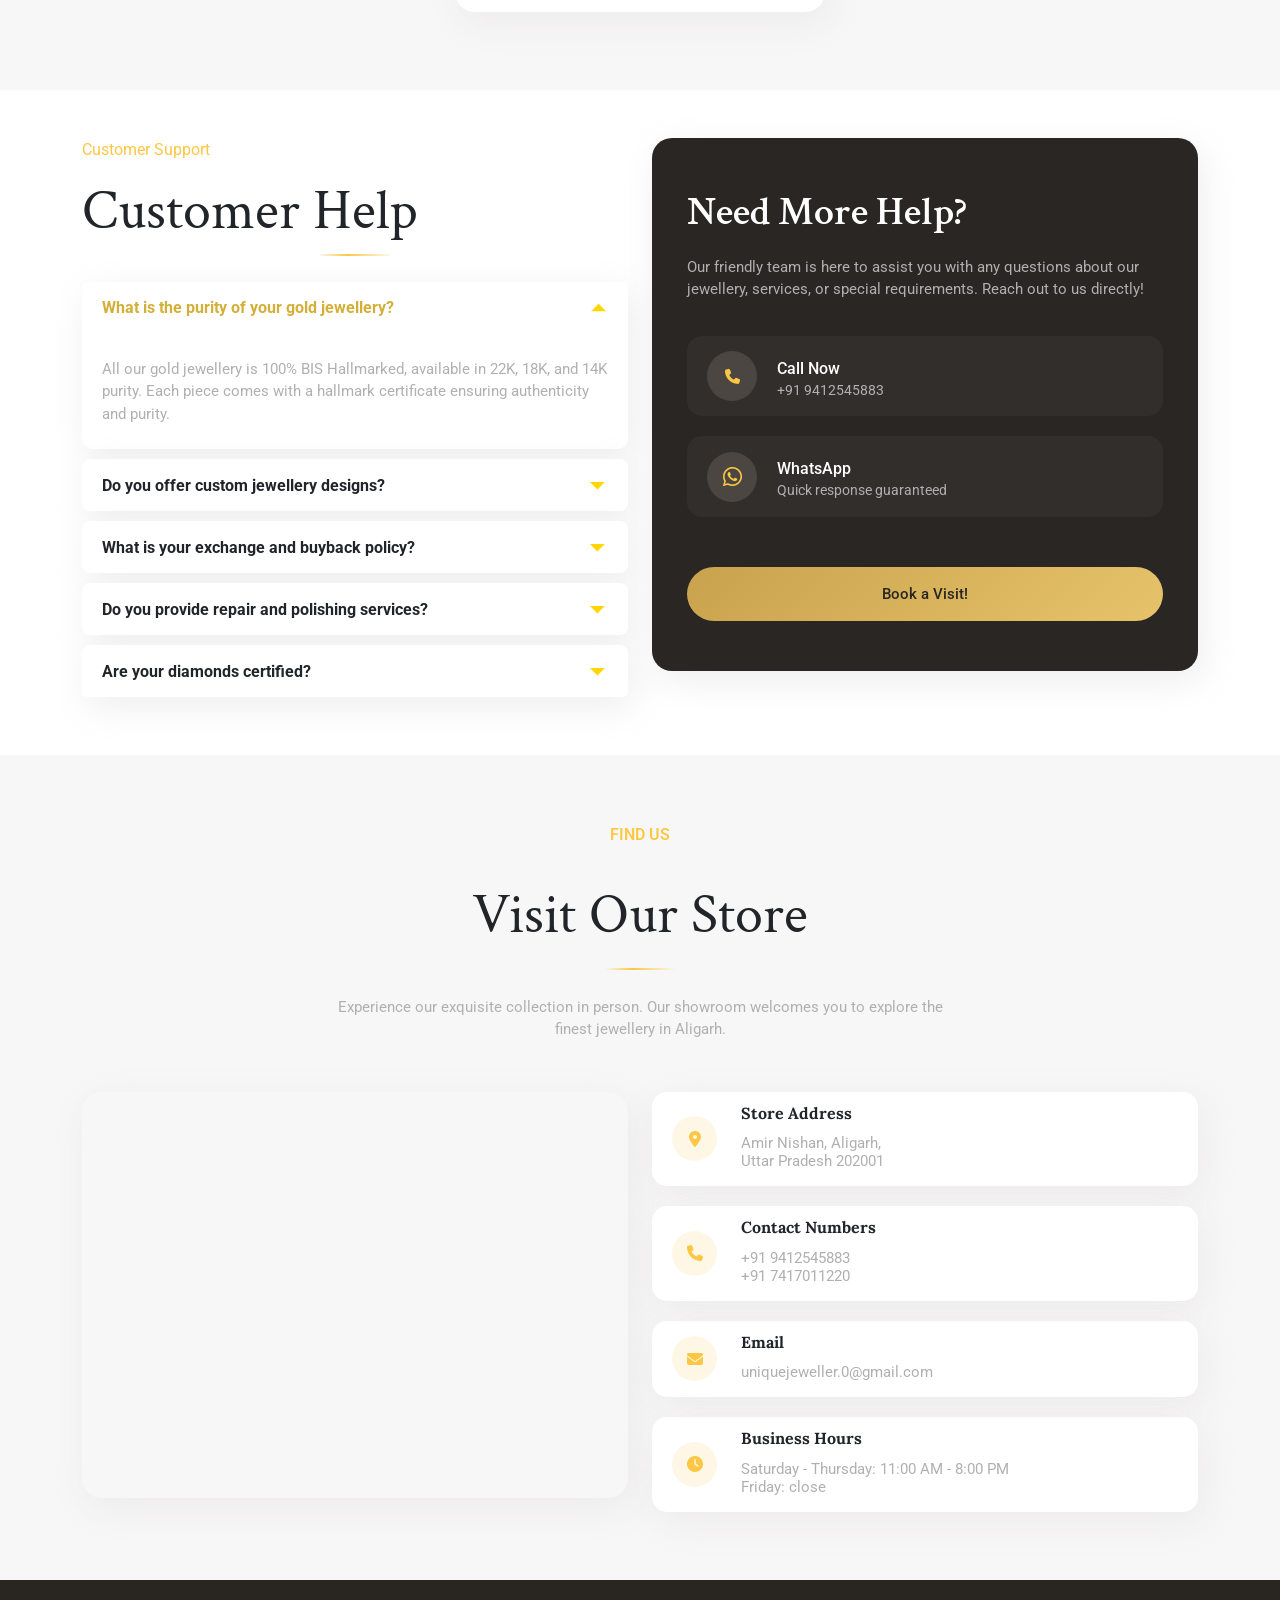
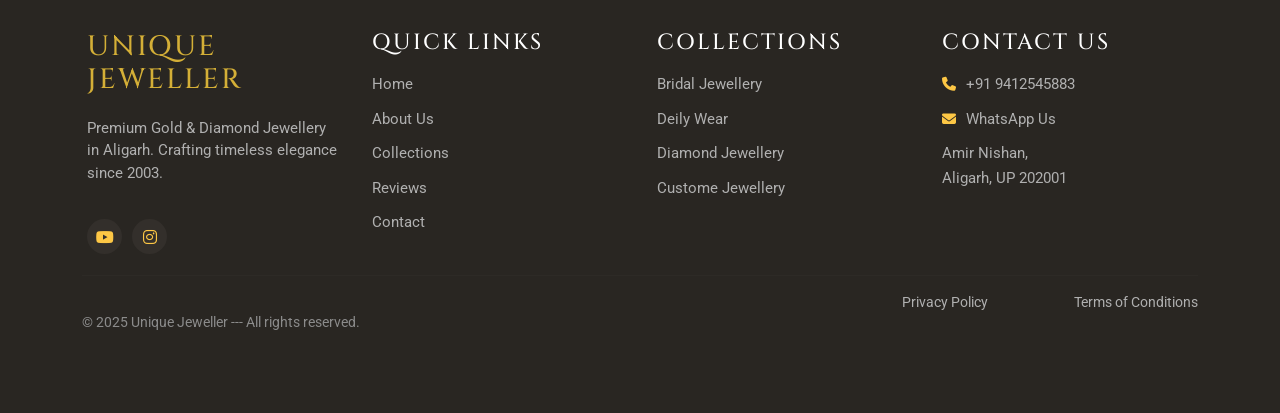
==== commit 4af9f799: "final update" ====
--- a/index.html
+++ b/index.html
@@ -75,7 +75,7 @@
             </a>
           </div>
           <div class="d-flex align-items-lg-center justify-content-lg-center my-md-1 my-4">
-            <a href="bookappointment.html" class="btn btn-golden mx-3 py-2">Book a Visit!</a>
+            <a href="bookappointment.html" class="btn btn-golden mx-3 py-2 bookavisit">Book a Visit!</a>
           </div>
       </div>
     </div>
@@ -244,7 +244,7 @@
               </div>
             </div>
           </div>
-          <a class="btn btn-golden mt-4 " href="#">Know More About Us</a>
+          <a class="btn btn-golden mt-4 " href="./aboutus.html">Know More About Us</a>
         </div>
         <div class="col-lg-6 mt-4">
           <div class="image-box position-relative">
@@ -545,11 +545,11 @@
           <div class="footer-item">
             <h3>Quick Links</h3>
             <ul>
-              <li><a href="#">Home</a></li>
+              <li><a href="./index.html">Home</a></li>
               <li><a href="./aboutus.html">About Us</a></li>
-              <li><a href="#">Collections</a></li>
-              <li><a href="#">Reviews</a></li>
-              <li><a href="#">Contact</a></li>
+              <li><a href="./collections.html">Collections</a></li>
+              <li><a href="#reviews">Reviews</a></li>
+              <li><a href="#contact">Contact</a></li>
             </ul>
           </div>
         </div>
@@ -570,9 +570,9 @@
           <div class="footer-item">
             <h3>Contact Us</h3>
             <ul>
-              <li><i class="fa-solid fa-phone"></i><a href="#">+91 9412545883</a></li>
-              <li><i class="fa-solid fa-envelope"></i><a href="#">WhatsApp Us</a></li>
-              <li><a href="#">Amir Nishan, <br>Aligarh, UP 202001</a></li>
+              <li><i class="fa-solid fa-phone"></i><a href="tel:+919412545883">+91 9412545883</a></li>
+              <li><i class="fa-solid fa-envelope"></i><a href="https://wa.me/+919412545883?text=Hello%20Unique%20Jeweller,%20I%20want%20to%20enquire%20about%20jewellery">WhatsApp Us</a></li>
+              <li><a href="https://www.google.com/maps/dir//Amir+Nishan,+Aligarh,+Uttar+Pradesh+202001/@30.3303503,78.0081109,15z/data=!4m8!4m7!1m0!1m5!1m1!1s0x3974a5ba114ba531:0xa2ebaacaaf89fecf!2m2!1d78.0837844!2d27.9034985?entry=ttu&g_ep=EgoyMDI1MTIwOS4wIKXMDSoASAFQAw%3D%3D">Amir Nishan, <br>Aligarh, UP 202001</a></li>
             </ul>
           </div>
         </div>
@@ -581,8 +581,8 @@
       <div class="copy-right d-md-flex justify-content-between">
         <p class="text-center">© 2025 Unique Jeweller --- All rights reserved.</p>
         <div class="d-md-flex justify-content-center">
-          <a href="#" class="mx-md-3">Privacy Policy</a>
-          <a href="#">Terms of Service</a>
+          <a href="./privacypolicy.html" class="mx-md-3">Privacy Policy</a>
+          <a href="./termsandcondition.html">Terms of Conditions</a>
         </div>
       </div>
     </div>
--- a/css/style.css
+++ b/css/style.css
@@ -6,6 +6,7 @@
   --secondary-color: #FAF7F2;
   --third-color: #FAF7F2;
   --fourth-color: #FDC745;
+  --fourth-light-color: #e0bf6c;
   --fourth-dark-color: #d19e1d;
   --fifth-color: #D3D3D3;
   --sixth-color: #ffffff;
@@ -164,6 +165,9 @@
     background-color: rgba(250, 247, 242, 0.808);
     backdrop-filter: blur(12px);
     -webkit-backdrop-filter: blur(12px);
+  }
+  .menu .bookavisit{
+    width: 100%;
   }
 }
 
@@ -1318,6 +1322,11 @@
   margin-right: 2px;
 }
 
+@media (max-width: 768px) {
+  .about-why-choose-us .image-box::after{
+    content: none;
+  }
+}
 
 
 /* our Philosophy */
@@ -1399,6 +1408,13 @@
 }
 .our-philosophy .our-philosophy-item:hover .b-line{
   width: 100%;
+}
+
+@media (max-width: 768px) {
+  .our-philosophy .our-philosophy-item{
+    height: auto;
+    margin-left: 0px;
+  }
 }
 
 /* craftsmanship */
@@ -1489,3 +1505,603 @@
   background: transparent;
   z-index: -1;
 }
+
+@media (max-width: 768px) {
+  .craftsmanship .craftsmanship-text-two {
+    flex-direction: column;
+    align-items: center;
+    text-align: center;
+  }
+  .craftsmanship .craftsmanship-text-two p{
+    margin-right: 20px;
+  }
+  .craftsmanship .image-box::after{
+    content: none;
+  }
+}
+
+/* trust */
+.trust{
+  padding: 80px 0px;
+  background-color: #292521;
+}
+.trust .trust-text{
+  padding: 25px 10px;
+  margin-left: 15px;
+  
+}
+.trust .trust-text p{
+  font-size: 16px;
+  padding:5px 0;
+  font-family: var(--font-sans);
+  letter-spacing: 2px;
+  font-weight: 300;
+  color: var(--fourth-light-color);
+}
+.trust .trust-text p .line{
+  width: 30px;
+  height: 1px;
+  position: relative;
+  bottom: 4px;
+  background-color: var(--fourth-light-color);
+  display: inline-block;
+  margin-right: 8px;
+}
+.trust .trust-text h2{
+  font-size: 3rem;
+  font-weight: 500;
+  font-family: var(--font-serif);
+  padding: 10px 0;
+  color: #ffffff;
+}
+.trust .trust-text h2 .dark-golden{
+  color: var(--fourth-light-color);
+}
+.trust .trust-text .para{
+  letter-spacing: 0px;
+  font-size: 18px;
+  font-weight: 400;
+  color: var(--vlight-dark-color);
+}
+.trust .trust-item{
+  padding: 25px 25px;
+  margin-left: 5px;
+  background-color: #302d28;
+  color: var(--vlight-dark-color);
+  height: 250px;
+  border-radius: 15px;
+  border: 1px solid rgba(224, 191, 108, 0.2);
+  transition: all 0.3s ease-in-out;
+}
+.trust .trust-item span{
+  color: var(--fourth-light-color);
+  height: 50px;
+  width: 50px;
+  border-radius: 50%;
+  display: flex;
+  align-items: center;
+  justify-content: center;
+  padding: 10px 0px;
+  background-color: #423b2f;
+  font-size: 20px;
+  transition: all 0.3s ease-in-out;
+}
+.trust .trust-item:hover{
+  border: 1px solid rgba(224, 191, 108, 0.5);
+}
+.trust .trust-item:hover span{
+  background-color: rgba(224, 191, 108, 0.2);
+}
+.trust .trust-item h4{
+  font-size:16px;
+  font-weight: 300;
+  font-family: var(--font-serif);
+  color:#ffffff;
+}
+
+.trust .trust-item p{
+  font-size: 15px;
+  font-family: var(--font-sans);
+  padding: 0;
+}
+
+.trust .iso{
+  margin-top: 45px;
+  padding: 15px 0;
+  display: flex;
+  justify-content: center;
+  align-items: center;
+}
+.trust .iso p{
+  background-color: rgba(224, 191, 108, 0.1);
+  color: var(--fourth-light-color);
+  padding: 15px 20px;
+  border-radius: 30px;
+  border: 1px solid rgba(224, 191, 108, 0.2);
+  font-size: 16px;
+  font-weight: 300;
+  font-family: var(--font-sans);
+}
+.trust .iso p span{
+  padding: 0 10px;
+}
+
+@media (max-width: 768px) {
+  .trust .trust-item{
+    margin-bottom: 25px;
+    margin-left: 0px;
+  }
+  .trust .iso{
+    padding: 25px 0px;
+  }
+  .trust .iso p{
+    padding: 10px 15px;
+    font-size: 14px;
+  }
+}
+
+/* creations */
+.creations{
+  padding: 80px 0px;
+  background-color: #f5eddf;
+}
+.creations .creations-text{
+  padding: 25px 10px;
+}
+.creations .creations-text p{
+  font-size: 16px;
+  color: var(--fourth-dark-color);
+  padding:5px 0;
+  letter-spacing: 1px;
+}
+.creations .creations-text p .line{
+  background-color: var(--fourth-dark-color);
+  margin-right: 10px;
+}
+.creations .creations-text h2{
+  font-size: 3rem;
+  font-weight: 500;
+  font-family: var(--font-serif);
+  padding: 10px 0;
+  color:#000000;
+}
+.creations .creations-text .creations-text-one p{
+  letter-spacing: 0px;
+  font-size: 17px;
+  font-weight: 400;
+  color: var(--light-dark-color);
+}
+.creations .btn-golden{
+  border-radius: 5px;
+  background-color: var(--fourth-dark-color);
+}
+.creations .creations-box-item{
+  padding: 25px 25px;
+  margin-left: 5px;
+  margin-bottom: 15px;
+  background-color: #ffffff;
+  color:#000000;
+  height: 210px;
+  border-radius: 15px;
+}
+.creations .creations-box-item span{
+  color: var(--fourth-dark-color);
+  height: 50px;
+  width: 50px;
+  border-radius: 15%;
+  display: flex;
+  align-items: center;
+  justify-content: center;
+  background-color:#f5eddf;
+  font-size: 20px;
+}
+.creations .creations-box-item h4{
+  font-size:18px;
+  font-weight: 400;
+  font-family: var(--font-serif);
+  color:#000000;
+  padding: 0;
+}
+.creations .creations-box-item p{
+  font-size: 15px;
+  font-family: var(--font-sans);
+  padding: 0;
+  color: var(--light-dark-color);
+}
+
+.creations .creations-process{
+  margin-top: 100px;
+  padding: 25px 10px;
+  border-top: 0.1em solid var(--fourth-dark-color);
+}
+
+.creations .creations-process h2{
+  font-size: 1.5rem;
+  font-weight: 500;
+  font-family: var(--font-serif);
+  padding: 10px 0;
+  color:#000000;
+  text-align: center;
+}
+.creations .creations-process .process-bar{
+  margin-top: 45px;
+  padding: 15px 0;
+  display: flex;
+  justify-content: center;
+  align-items: center;
+}
+.creations .creations-process .process-bar .process-item{
+  display: flex;
+  flex-direction: column;
+  align-items: center;
+  justify-content: center;
+  margin: 0 75px;
+}
+.creations .creations-process .process-bar .process-item span{
+  background-color: var(--fourth-dark-color);
+  color: #ffffff;
+  padding: 15px 20px;
+  border-radius: 30px;
+  border: 1px solid rgba(224, 191, 108, 0.2);
+  font-size: 20px;
+  font-weight: 400;
+  font-family: var(--font-serif);
+}
+.creations .creations-process .process-bar .process-item p{
+  padding: 15px 10px;
+  font-size: 18px;
+  font-weight: 300;
+  font-family: var(--font-serif);
+  color: #000000;
+  text-align: center;
+  position: relative;
+  z-index: 1;
+}
+.creations .creations-process .process-bar .process-item:not(:last-child) p::after{
+  content: "";
+  position: absolute;
+  top: -30px;
+  left: 88px;
+  width: 262px;
+  height: 1px;
+  background-color: var(--fourth-dark-color);
+}
+
+
+.creations .creations-process .process-bar .process-item small{
+  color: var(--light-dark-color);
+  font-size: 14px;
+}
+@media (max-width: 768px) {
+  .creations .creations-process .process-bar .process-item:not(:last-child) p::after{
+    content: none;
+  }
+  .creations .creations-process .process-bar{
+    flex-direction: column;
+  }
+  .creations .btn-golden{
+    margin-bottom: 20px;
+    width: 80%;
+    padding: 10px 0px;
+    font-size: 16px;
+    margin-left: 40px;
+  }
+  .creations .creations-box-item{
+    margin-left: 0px;
+  }
+}
+
+/* customer-care */
+
+.customer-care{
+  padding: 100px 0;
+}
+.customer-care .customer-care-text{
+  padding: 20px 0px;
+}
+.customer-care .customer-care-text p{
+  font-size: 16px;
+  padding:5px 0;
+  font-family: var(--font-sans);
+  letter-spacing: 2px;
+  font-weight: 300;
+  color: var(--fourth-light-color);
+}
+
+.customer-care .customer-care-text p .line{
+  background-color: var(--fourth-dark-color);
+  margin-right: 10px;
+}
+
+.customer-care .customer-care-text h2{
+  font-size: 3rem;
+  font-weight: 500;
+  font-family: var(--font-serif);
+  padding: 10px 0;
+  color: #000000;
+}
+
+.customer-care .customer-care-text .para{
+  letter-spacing: 0px;
+  font-size: 18px;
+  font-weight: 400;
+  color: var(--light-dark-color);
+}
+
+.customer-care .customer-care-item{
+  padding: 0px 25px;
+  margin-left: 5px;
+  margin-bottom: 15px;
+  background-color: #faf7f2;
+  color:#000000;
+  height: 210px;
+  border-radius: 15px;
+  display: flex;
+  align-items: center;
+}
+.customer-care .customer-care-item span{
+  color: var(--fourth-dark-color);
+  height: 50px;
+  width: 80px;
+  border-radius: 50%;
+  display: flex;
+  align-items: center;
+  justify-content: center;
+  background-color:#ffffff;
+  font-size: 20px;
+  margin-right: 25px;
+}
+.customer-care .customer-care-item h4{
+  font-size:18px;
+  font-weight: 400;
+  font-family: var(--font-serif);
+  color:#000000;
+  padding: 0;
+}
+.customer-care .customer-care-item p{
+  font-size: 15px;
+  font-family: var(--font-sans);
+  padding: 0;
+  color: var(--light-dark-color);
+}
+
+.customer-care .customer-care-box{
+  padding: 25px 25px;
+  margin-top: 25px;
+  margin-bottom: 15px;
+  background-color: #f5eddf;
+  text-align: center;
+  font-family: var(--font-sans);
+  border-radius: 10px;
+}
+.customer-care .customer-care-box h2{
+  font-size: 1.5rem;
+  font-weight: 400;
+  font-family: var(--font-serif);
+  padding: 10px 0;
+  color: #000000;
+}
+.customer-care .customer-care-box p{
+  letter-spacing: 0px;
+  font-size: 15px;
+  font-weight: 400;
+  color: var(--light-dark-color);
+}
+.customer-care .customer-care-box .care-para{
+  color:var(--fourth-dark-color);
+  margin-top: 10px;
+}
+.customer-care .customer-care-box .care-para i{
+  margin-right: 10px;
+}
+.customer-care .customer-care-box .care-para small{
+  color: var(--light-dark-color);
+}
+
+@media (max-width: 768px) {
+
+}
+
+/* Legacy */
+.legacy{
+  padding: 100px 0;
+  background-color: #f5eddf;
+}
+.legacy .legacy-text{
+  padding: 20px 0px;
+}
+.legacy .legacy-text p{
+  font-size: 16px;
+  padding:5px 0;
+  font-family: var(--font-sans);
+  letter-spacing: 2px;
+  font-weight: 300;
+  color: var(--fourth-light-color);
+}
+
+.legacy .legacy-text p .line{
+  background-color: var(--fourth-dark-color);
+  margin-right: 10px;
+}
+
+.legacy .legacy-text h2{
+  font-size: 3rem;
+  font-weight: 500;
+  font-family: var(--font-serif);
+  padding: 10px 0;
+  color: #000000;
+}
+
+.legacy .legacy-text .para{
+  letter-spacing: 0px;
+  font-size: 18px;
+  font-weight: 400;
+  color: var(--light-dark-color);
+}
+
+.legacy .legacy-number{
+  padding: 0px 65px;
+  margin-bottom: 15px;
+  background-color: #faf7f2;
+  color:#000000;
+  height: 210px;
+  border-radius: 15px;
+  display: flex;
+  align-items: center;
+  justify-content:space-between;
+  overflow: hidden;
+}
+.legacy .legacy-number h4{
+  font-size:3.2rem;
+  font-weight: 400;
+  font-family: var(--font-serif);
+  color: var(--fourth-dark-color);
+  padding: 0;
+  line-height: 35px;
+  text-align: center;
+}
+
+.legacy .legacy-number small{
+  font-size: 15px;
+  font-family: var(--font-sans);
+  padding: 0;
+  color: var(--light-dark-color);
+}
+
+@media (max-width: 768px) {
+  .legacy .legacy-number{
+    flex-direction: column;
+    align-items: center;
+    text-align: center;
+    height: auto;
+  }
+
+  .legacy .legacy-number h4{
+    font-size: 3.5rem;
+  }
+
+  .legacy .legacy-number small{
+    font-size: 18px;
+  }
+}
+
+/* experience */
+.experience{
+  padding: 100px 0;
+background: #292521;
+background: linear-gradient(180deg, rgba(41, 37, 33, 1) 0%, rgba(41, 37, 33, 1) 39%, rgba(41, 37, 33, 0.97) 100%);
+}
+.experience .experience-text{
+  padding: 20px 0px;
+  text-align: center;
+}
+.experience .experience-text p{
+  font-size: 16px;
+  padding:5px 0;
+  font-family: var(--font-sans);
+  letter-spacing: 2px;
+  font-weight: 300;
+  color: var(--fourth-dark-color);
+}
+
+.experience .experience-text p .line{
+  background-color: var(--fourth-dark-color);
+  margin-right: 10px;
+}
+
+.experience .experience-text h2{
+  font-size: 3rem;
+  font-weight: 500;
+  font-family: var(--font-serif);
+  padding: 10px 0;
+  color: #ffffff;
+}
+.experience .experience-text h2 span{
+  color: var(--fourth-dark-color);
+}
+.experience .experience-text .para{
+  letter-spacing: 0px;
+  font-size: 18px;
+  font-weight: 400;
+  color: var(--vlight-dark-color);
+}
+
+.experience .experience-btn{
+  display: flex;
+  align-items: center;
+  justify-content: center;
+}
+
+.experience .experience-btn .btn-golden{
+  border-radius: 5px;
+  background-color: var(--fourth-dark-color);
+  color: #ffffff;
+  font-size: 20px;
+  font-weight: 300;
+  font-family: var(--font-sans);
+  padding: 12px 25px;
+  margin: 0 10px;
+  border: none;
+  transition: all 0.4s ease;
+  box-shadow: 0px 5px 10px rgba(80, 76, 52, 0.3);
+}
+.experience .experience-btn .btn-golden:hover{ 
+  box-shadow: 0px 5px 10px rgba(0, 0, 0, 0.3);   
+}
+
+.experience .experience-btn .btn-golden-outline{
+  border-radius: 5px;
+  background-color: transparent;
+  border: 1px solid var(--fourth-dark-color);
+  color: #ffffff;
+  font-size: 20px;
+  font-weight: 300;
+  font-family: var(--font-sans);
+  padding: 12px 25px;
+  margin: 0 10px;
+  transition: all 0.4s ease;
+}
+.experience .experience-btn .btn-golden-outline:hover{
+  background-color: var(--fourth-dark-color);
+  color: #292521;    
+}
+
+.experience hr{
+  color: var(--fourth-dark-color);
+  width: 75%;
+  margin: 50px auto;
+}
+.experience .experiance-item{
+  padding: 25px 65px;
+  margin-bottom: 15px;
+  text-align: center;
+  display: flex;
+  flex-direction: column;
+  align-items: center;
+  justify-content:center;
+  color: #ffffff;
+}
+
+.experience .experiance-item span{
+  color: var(--fourth-dark-color);
+  height: 50px;
+  width: 50px;
+  border-radius: 50%;
+  display: flex;
+  align-items: center;
+  justify-content: center;
+  background-color: #423b2f;
+  font-size: 20px;
+}
+.experience .experiance-item h4{
+  font-size:1.5rem;
+  font-weight: 400;
+  font-family: var(--font-serif);
+  padding: 0;
+  line-height: 35px;
+  text-align: center;
+}
+.experience .experiance-item p{
+  font-size: 14px;
+  color: var(--vlight-dark-color);
+}
